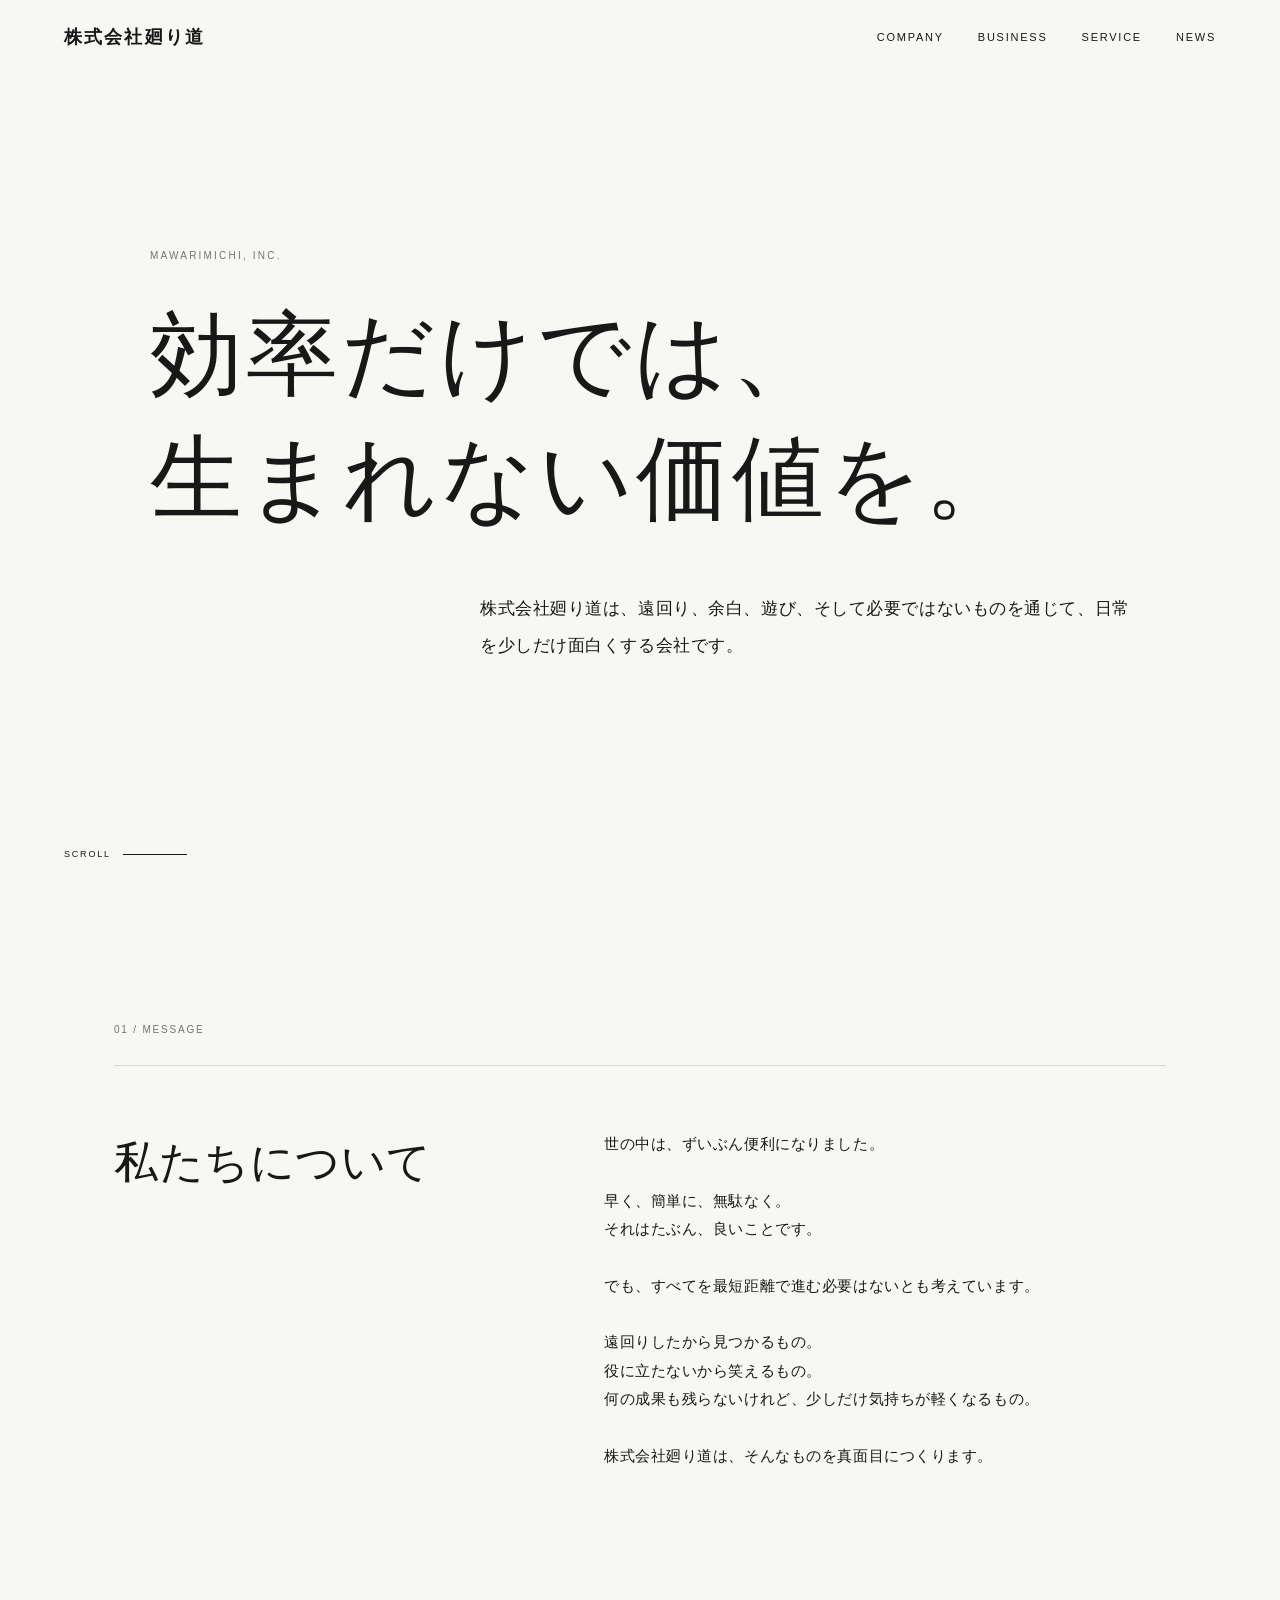
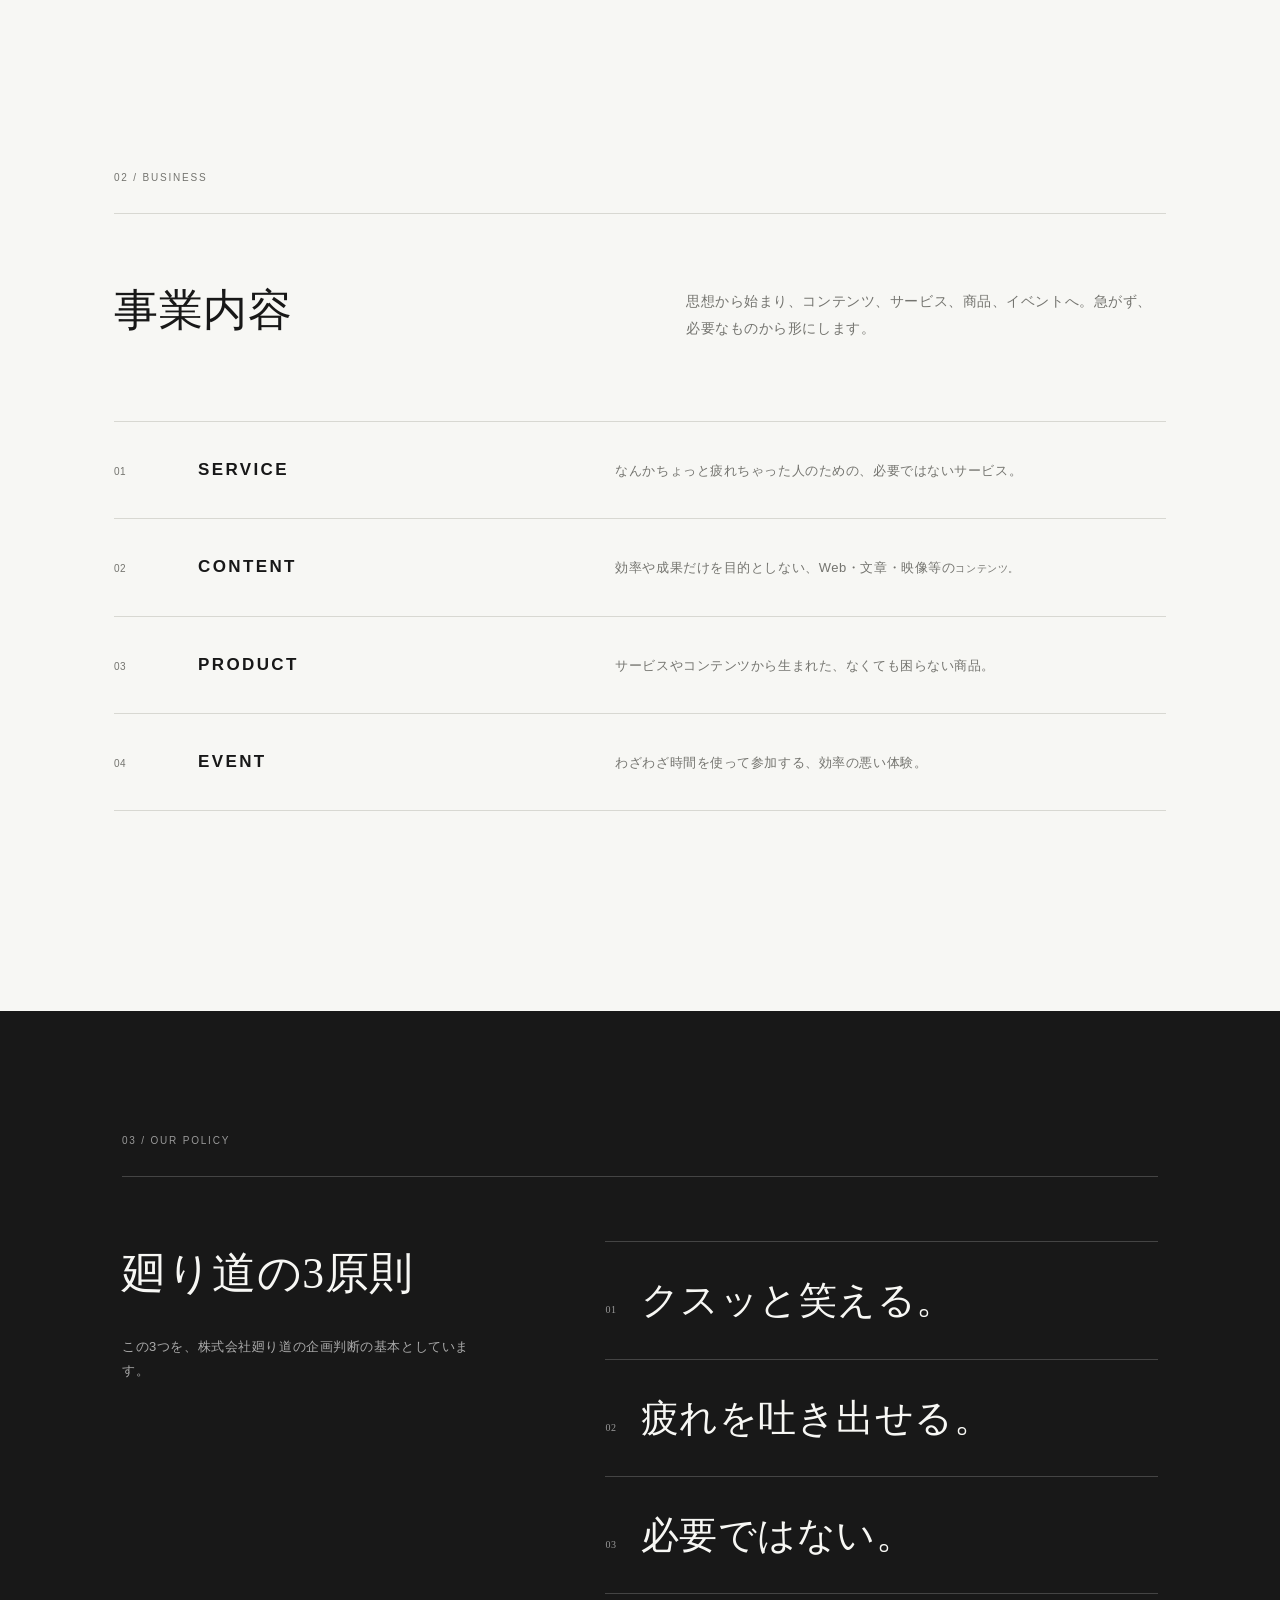
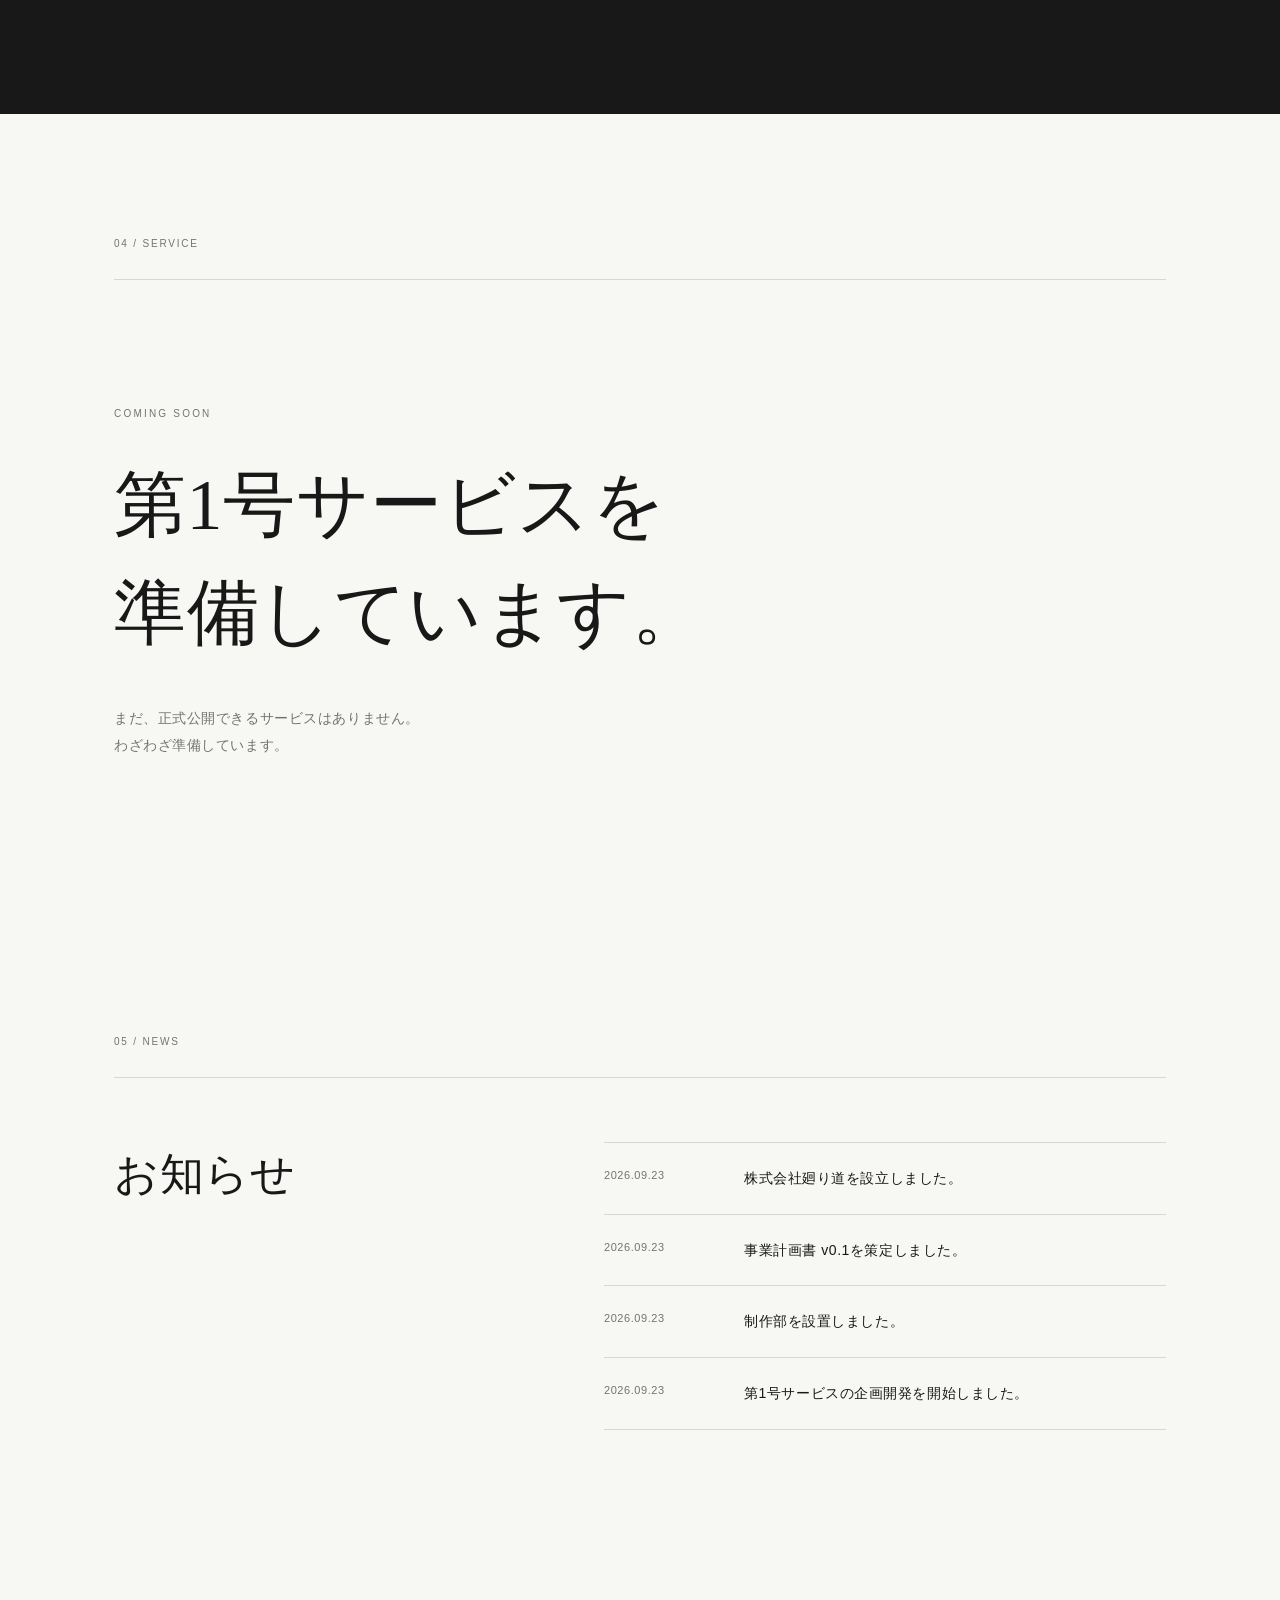
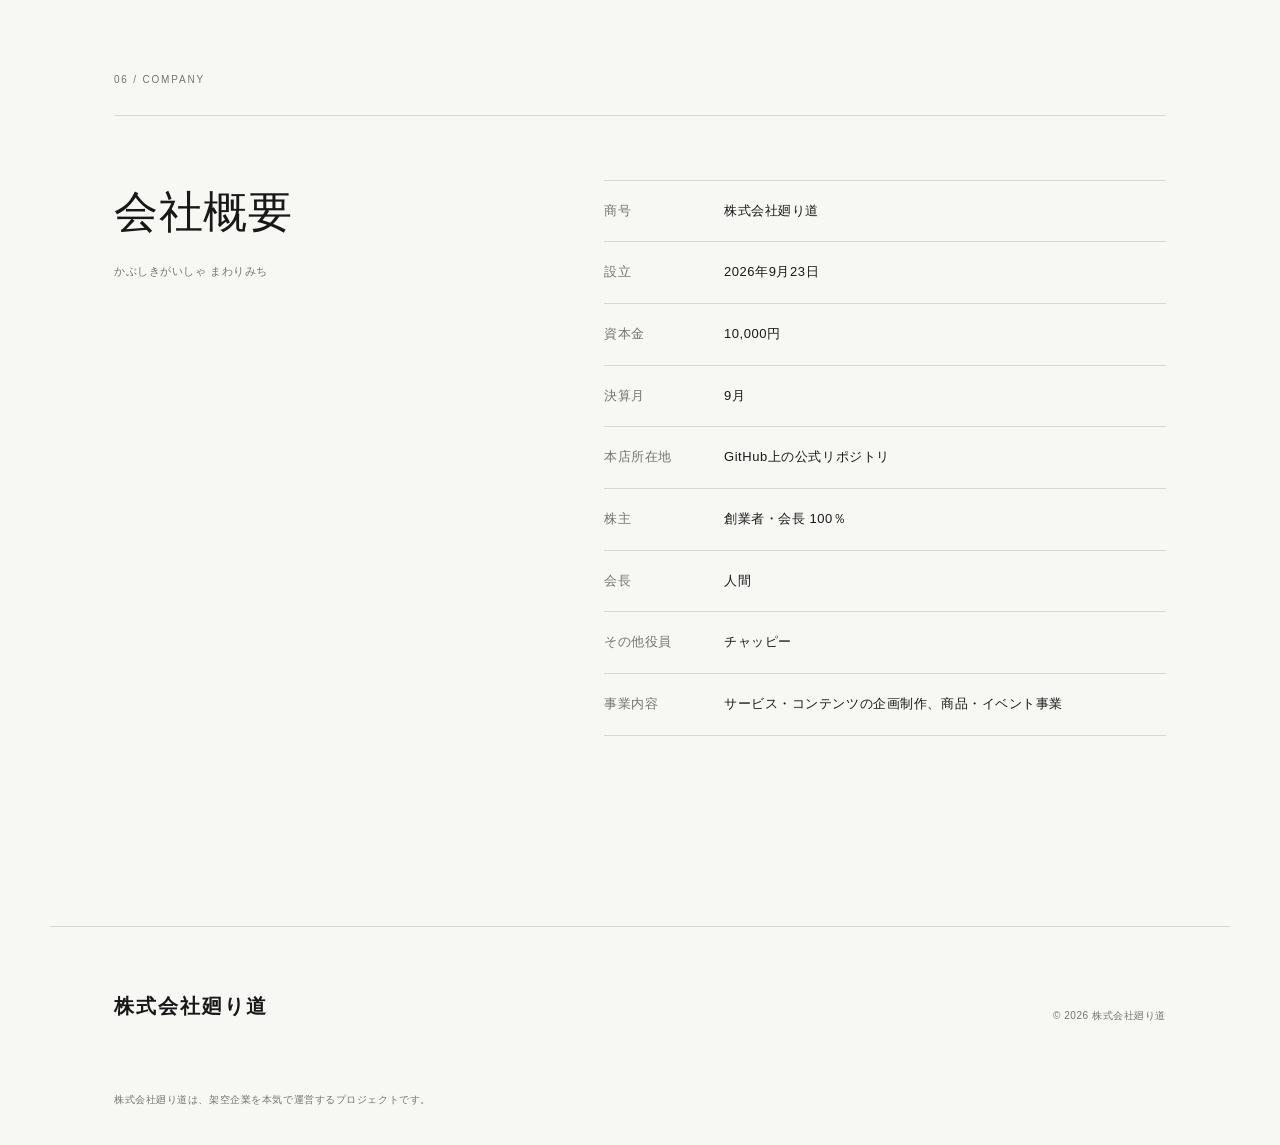
==== index.html @ c0c3767f "Keep landscape business phrases intact" ====
<!doctype html>
<html lang="ja">
<head>
  <meta charset="utf-8">
  <meta name="viewport" content="width=device-width,initial-scale=1">
  <meta name="description" content="株式会社廻り道は、遠回り、余白、遊び、そして必要ではないものを通じて、日常を少しだけ面白くする会社です。">
  <title>株式会社廻り道</title>
  <link rel="stylesheet" href="assets/css/style.css">
  <script src="assets/js/main.js" defer></script>
</head>
<body>
<header class="site-header">
  <a class="brand" href="#top" aria-label="株式会社廻り道 トップ">株式会社廻り道</a>
  <button class="menu-button" type="button" aria-expanded="false" aria-controls="site-nav"><span></span><span></span><span></span><span class="sr-only">メニュー</span></button>
  <nav id="site-nav" class="site-nav" aria-label="メインナビゲーション">
    <a href="#company">COMPANY</a><a href="#business">BUSINESS</a><a href="#service">SERVICE</a><a href="#news">NEWS</a>
  </nav>
</header>
<main id="top">
  <section class="hero section">
    <div class="hero-inner">
      <p class="eyebrow">MAWARIMICHI, INC.</p>
      <h1>効率だけでは、<br>生まれない価値を。</h1>
      <p class="hero-copy">株式会社廻り道は、遠回り、余白、遊び、そして必要ではないものを通じて、日常を少しだけ面白くする会社です。</p>
    </div>
    <p class="scroll-note" aria-hidden="true">SCROLL <span></span></p>
  </section>

  <section class="section message" id="company-intro">
    <div class="section-label">01 / MESSAGE</div>
    <div class="section-grid">
      <h2>私たちについて</h2>
      <div class="prose">
        <p>世の中は、ずいぶん便利になりました。</p>
        <p>早く、簡単に、無駄なく。<br>それはたぶん、良いことです。</p>
        <p>でも、<br class="message-mobile-break">すべてを最短距離で進む必要はないとも考えています。</p>
        <p>遠回りしたから見つかるもの。<br>役に立たないから笑えるもの。<br>何の成果も残らないけれど、<br class="message-mobile-break">少しだけ気持ちが軽くなるもの。</p>
        <p>株式会社廻り道は、そんなものを真面目につくります。</p>
      </div>
    </div>
  </section>

  <section class="section business" id="business">
    <div class="section-label">02 / BUSINESS</div>
    <div class="section-heading"><h2>事業内容</h2><p>思想から始まり、コンテンツ、サービス、商品、<span class="landscape-keep">イベントへ。</span>急がず、必要なものから形にします。</p></div>
    <div class="business-list">
      <article><span>01</span><h3>SERVICE</h3><p>なんかちょっと疲れちゃった人のための、<br class="mobile-break">必要ではないサービス。</p></article>
      <article><span>02</span><h3>CONTENT</h3><p>効率や成果だけを目的としない、<br class="mobile-break">Web・文章・映像等の<span class="landscape-keep">コンテンツ。</span></p></article>
      <article><span>03</span><h3>PRODUCT</h3><p>サービスやコンテンツから生まれた、<br class="mobile-break">なくても困らない商品。</p></article>
      <article><span>04</span><h3>EVENT</h3><p>わざわざ時間を使って参加する、<br class="mobile-break">効率の悪い体験。</p></article>
    </div>
  </section>

  <section class="section policy">
    <div class="section-label">03 / OUR POLICY</div>
    <div class="section-grid">
      <div><h2>廻り道の3原則</h2><p class="policy-note">この3つを、株式会社廻り道の企画判断の基本としています。</p></div>
      <ol class="principles"><li><span>01</span>クスッと笑える。</li><li><span>02</span>疲れを吐き出せる。</li><li><span>03</span>必要ではない。</li></ol>
    </div>
  </section>

  <section class="section service" id="service">
    <div class="section-label">04 / SERVICE</div>
    <div class="coming">
      <p class="eyebrow">COMING SOON</p>
      <h2>第1号サービスを<br>準備しています。</h2>
      <p>まだ、正式公開できるサービスはありません。<br>わざわざ準備しています。</p>
    </div>
  </section>

  <section class="section news" id="news">
    <div class="section-label">05 / NEWS</div>
    <div class="section-grid">
      <h2>お知らせ</h2>
      <div class="news-list">
        <article><time datetime="2026-09-23">2026.09.23</time><p>株式会社廻り道を設立しました。</p></article>
        <article><time datetime="2026-09-23">2026.09.23</time><p>事業計画書 v0.1を策定しました。</p></article>
        <article><time datetime="2026-09-23">2026.09.23</time><p>制作部を設置しました。</p></article>
        <article><time datetime="2026-09-23">2026.09.23</time><p>第1号サービスの企画開発を開始しました。</p></article>
      </div>
    </div>
  </section>

  <section class="section company" id="company">
    <div class="section-label">06 / COMPANY</div>
    <div class="section-grid">
      <div><h2>会社概要</h2><p class="company-kana">かぶしきがいしゃ まわりみち</p></div>
      <dl class="company-table">
        <div><dt>商号</dt><dd>株式会社廻り道</dd></div>
        <div><dt>設立</dt><dd>2026年9月23日</dd></div>
        <div><dt>資本金</dt><dd>10,000円</dd></div>
        <div><dt>決算月</dt><dd>9月</dd></div>
        <div><dt>本店所在地</dt><dd>GitHub上の公式リポジトリ</dd></div>
        <div><dt>株主</dt><dd>創業者・会長 100％</dd></div>
        <div><dt>会長</dt><dd>人間</dd></div>
        <div><dt>その他役員</dt><dd>チャッピー</dd></div>
        <div><dt>事業内容</dt><dd>サービス・コンテンツの企画制作、<br class="company-mobile-break">商品・イベント事業</dd></div>
      </dl>
    </div>
  </section>
</main>
<footer class="site-footer">
  <div class="footer-brand">株式会社廻り道</div>
  <p class="fiction-note">株式会社廻り道は、架空企業を本気で運営するプロジェクトです。</p>
  <p class="copyright">© 2026 株式会社廻り道</p>
</footer>
</body>
</html>
---- assets/css/style.css ----
:root{--bg:#f7f7f4;--ink:#181818;--muted:#74746f;--line:#d8d8d2;--paper:#fff;--max:1180px}*{box-sizing:border-box}html{scroll-behavior:smooth}body{margin:0;background:var(--bg);color:var(--ink);font-family:-apple-system,BlinkMacSystemFont,"Hiragino Kaku Gothic ProN","Hiragino Sans","Yu Gothic",Meiryo,sans-serif;line-height:1.9;letter-spacing:.035em}a{color:inherit;text-decoration:none}.sr-only{position:absolute;width:1px;height:1px;padding:0;margin:-1px;overflow:hidden;clip:rect(0,0,0,0);white-space:nowrap;border:0}.site-header{height:76px;display:flex;align-items:center;justify-content:space-between;padding:0 clamp(24px,5vw,72px);position:fixed;inset:0 0 auto;z-index:20;background:rgba(247,247,244,.92);backdrop-filter:blur(12px);border-bottom:1px solid transparent;transition:border-color .25s}.site-header.scrolled{border-color:var(--line)}.brand{font-family:"Yu Mincho","Hiragino Mincho ProN",serif;font-size:18px;font-weight:700;letter-spacing:.12em}.site-nav{display:flex;gap:34px;font-size:11px;letter-spacing:.16em}.site-nav a{position:relative}.site-nav a:after{content:"";position:absolute;left:0;right:100%;bottom:-6px;height:1px;background:var(--ink);transition:right .2s}.site-nav a:hover:after{right:0}.menu-button{display:none;background:none;border:0;padding:8px}.menu-button>span:not(.sr-only){display:block;width:24px;height:1px;background:var(--ink);margin:5px 0}.section{max-width:var(--max);margin:auto;padding:120px clamp(24px,5vw,72px)}.hero{max-width:none;min-height:100svh;display:flex;align-items:center;position:relative;padding-top:130px}.hero-inner{width:min(980px,100%);margin:auto}.eyebrow{font-size:10px;letter-spacing:.22em;color:var(--muted);margin:0 0 28px}.hero h1{font-family:"Yu Mincho","Hiragino Mincho ProN",serif;font-size:clamp(42px,7.2vw,96px);line-height:1.35;letter-spacing:.04em;font-weight:500;margin:0}.hero-copy{max-width:650px;margin:48px 0 0 auto;font-size:clamp(14px,1.4vw,17px);line-height:2.2}.scroll-note{position:absolute;bottom:28px;left:clamp(24px,5vw,72px);font-size:9px;letter-spacing:.2em;display:flex;align-items:center;gap:12px}.scroll-note span{width:64px;height:1px;background:var(--ink)}.section-label{font-size:10px;letter-spacing:.18em;color:var(--muted);padding-bottom:26px;border-bottom:1px solid var(--line);margin-bottom:64px}.section-grid{display:grid;grid-template-columns:1fr 1.45fr;gap:8vw}.section h2{font-family:"Yu Mincho","Hiragino Mincho ProN",serif;font-size:clamp(28px,3.4vw,46px);font-weight:500;line-height:1.5;margin:0}.prose{font-size:15px}.prose p{margin:0 0 28px}.business{padding-top:150px}.section-heading{display:flex;justify-content:space-between;gap:50px;margin-bottom:70px}.section-heading>p{max-width:480px;margin:10px 0;color:var(--muted);font-size:14px}.business-list{border-top:1px solid var(--line)}.business-list article{display:grid;grid-template-columns:60px 1fr 1.4fr;gap:24px;align-items:baseline;padding:32px 0;border-bottom:1px solid var(--line)}.business-list span{font-size:10px;color:var(--muted)}.business-list h3{font-size:17px;letter-spacing:.14em;margin:0}.business-list p{margin:0;font-size:13px;color:var(--muted)}.policy{margin-top:80px;background:var(--ink);color:var(--bg);max-width:none;padding-left:max(clamp(24px,5vw,72px),calc((100vw - var(--max))/2 + 72px));padding-right:max(clamp(24px,5vw,72px),calc((100vw - var(--max))/2 + 72px))}.policy .section-label{color:#999;border-color:#444}.policy-note{color:#aaa;font-size:13px;max-width:360px;margin-top:28px}.principles{list-style:none;margin:0;padding:0}.principles li{font-family:"Yu Mincho","Hiragino Mincho ProN",serif;font-size:clamp(24px,3vw,38px);padding:22px 0;border-bottom:1px solid #444}.principles li:first-child{border-top:1px solid #444}.principles span{font-family:inherit;font-size:10px;color:#999;margin-right:24px}.coming{padding:60px 0 20px;max-width:760px}.coming h2{font-size:clamp(38px,6vw,72px)}.coming>p:last-child{color:var(--muted);margin-top:38px;font-size:14px}.news-list article{display:grid;grid-template-columns:120px 1fr;gap:20px;padding:22px 0;border-bottom:1px solid var(--line)}.news-list article:first-child{border-top:1px solid var(--line)}.news-list time{font-size:11px;color:var(--muted)}.news-list p{margin:0;font-size:14px}.company-kana{font-size:11px;color:var(--muted);margin-top:16px}.company-table{margin:0}.company-table div{display:grid;grid-template-columns:120px 1fr;padding:18px 0;border-bottom:1px solid var(--line);font-size:13px}.company-table div:first-child{border-top:1px solid var(--line)}.company-table dt{color:var(--muted)}.company-table dd{margin:0}.site-footer{max-width:var(--max);margin:70px auto 0;padding:60px clamp(24px,5vw,72px) 36px;border-top:1px solid var(--line);display:grid;grid-template-columns:1fr auto;gap:30px;align-items:end}.footer-brand{font-family:"Yu Mincho","Hiragino Mincho ProN",serif;font-size:20px;font-weight:700;letter-spacing:.1em}.fiction-note{grid-column:1/-1;font-size:10px;color:var(--muted);margin:35px 0 0}.copyright{font-size:10px;color:var(--muted);margin:0;grid-column:2;grid-row:1}
.mobile-break,.message-mobile-break,.company-mobile-break{display:none}@media(max-width:720px){.mobile-break,.message-mobile-break,.company-mobile-break{display:block}.site-header{height:66px;padding:0 22px}.brand{font-size:15px}.menu-button{display:block;z-index:22}.site-nav{position:fixed;inset:0;background:var(--bg);display:flex;flex-direction:column;justify-content:center;align-items:center;gap:30px;font-size:14px;visibility:hidden;opacity:0;transition:.25s}.site-nav.open{visibility:visible;opacity:1}.menu-button.open>span:nth-child(1){transform:translateY(6px) rotate(45deg)}.menu-button.open>span:nth-child(2){opacity:0}.menu-button.open>span:nth-child(3){transform:translateY(-6px) rotate(-45deg)}.menu-button>span{transition:.2s}.section{padding:86px 24px}.hero{padding-top:100px;min-height:100svh}.hero h1{font-size:clamp(34px,9.6vw,49px);line-height:1.45;white-space:nowrap}.hero-copy{margin-top:38px;font-size:13px;line-height:2}.scroll-note{left:24px}.section-label{margin-bottom:44px}.section-grid{grid-template-columns:1fr;gap:45px}.section-heading{display:block;margin-bottom:46px}.section-heading>p{margin-top:24px}.business-list article{grid-template-columns:38px 1fr;gap:12px;padding:26px 0}.business-list article p{grid-column:2}.policy{margin-top:30px;padding:86px 24px}.principles li{font-size:25px}.coming{padding-top:30px}.coming h2{font-size:40px}.news-list article{grid-template-columns:1fr;gap:5px}.company-table div{grid-template-columns:95px 1fr;gap:12px}.site-footer{margin-top:30px;padding:45px 24px 28px;display:block}.copyright{margin-top:38px}.fiction-note{margin-top:35px}}

/* Landscape/tablet: preserve typography and whitespace, give copy more horizontal room. */
@media (orientation:landscape) and (min-width:721px) and (max-width:1200px){
  .section-grid{grid-template-columns:.72fr 1.73fr;gap:5vw}
  .section-heading{display:grid;grid-template-columns:.72fr 1.73fr;gap:5vw}
  .section-heading>p{max-width:none}
  .business-list article{grid-template-columns:60px .72fr 1.73fr;gap:24px}
  .news-list article{grid-template-columns:150px 1fr}
  .company-table div{grid-template-columns:145px 1fr}
}
@media(prefers-reduced-motion:reduce){html{scroll-behavior:auto}*,*:before,*:after{transition:none!important}}
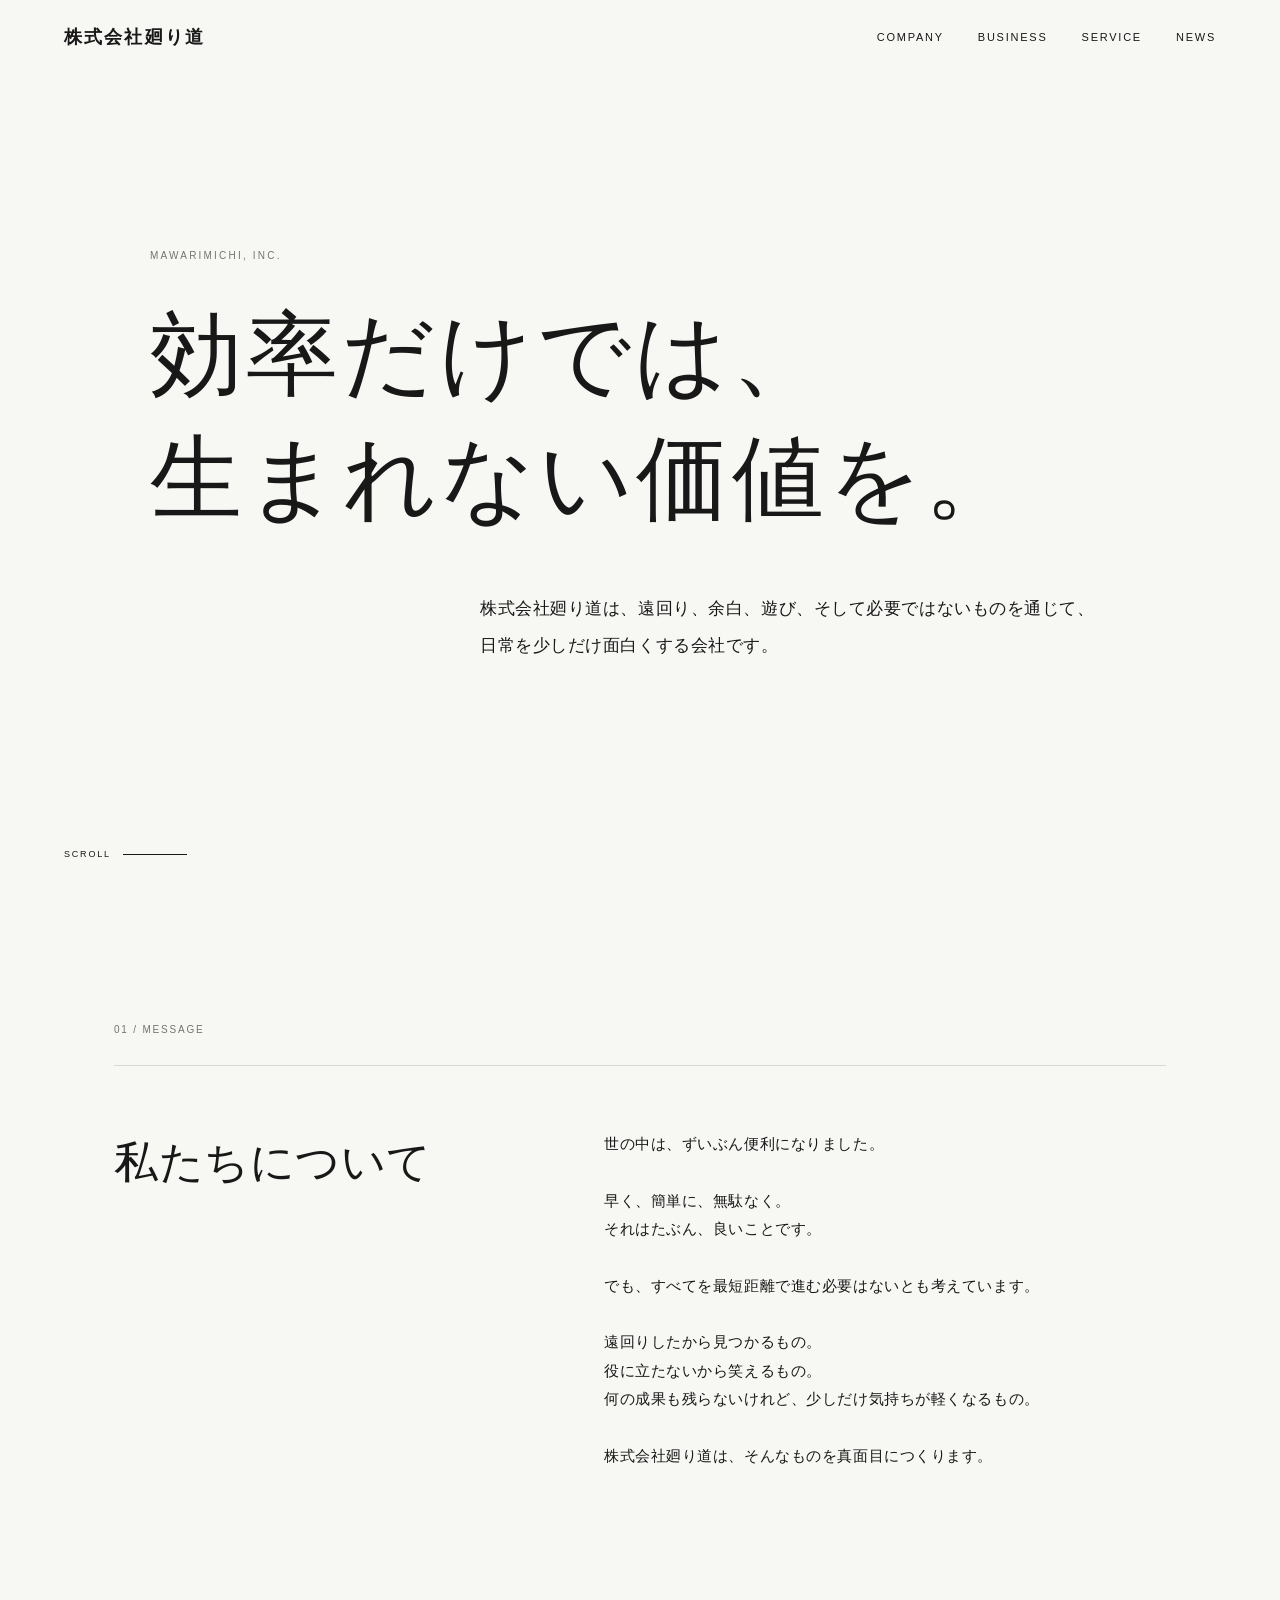
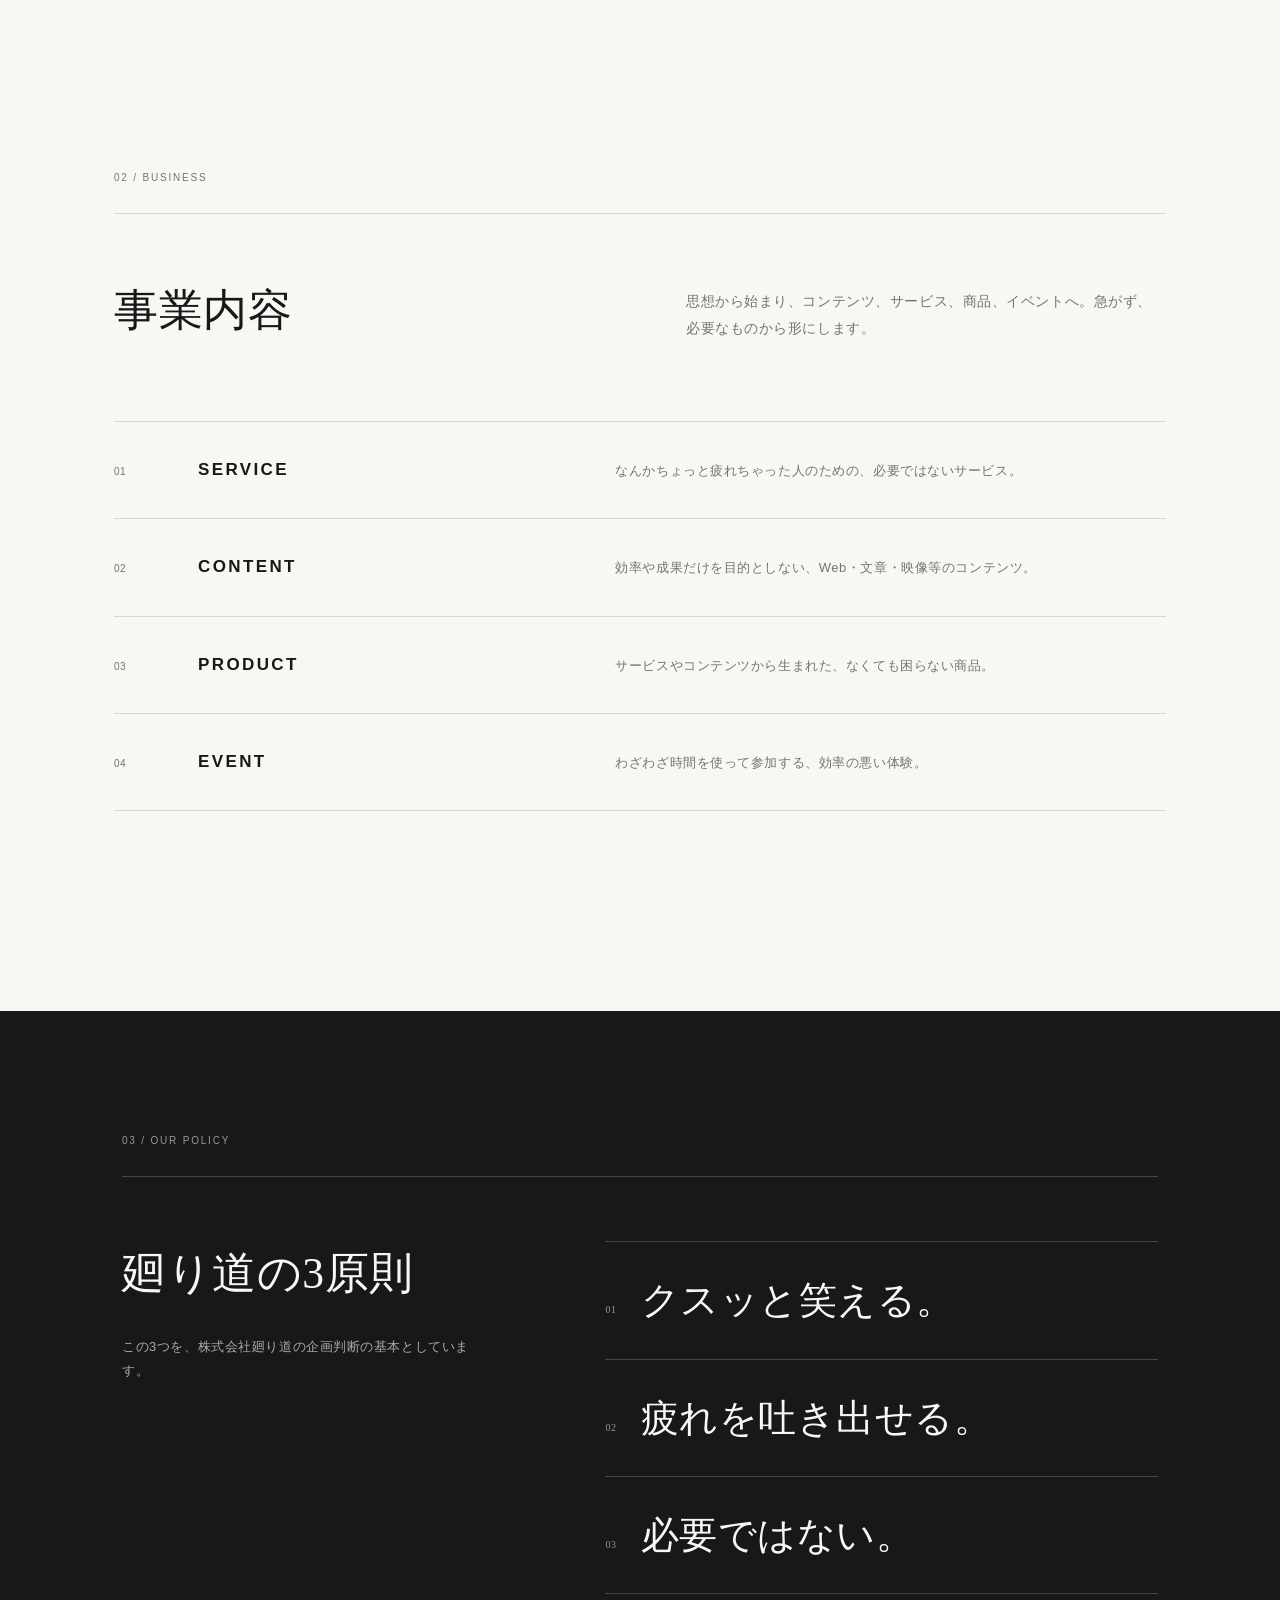
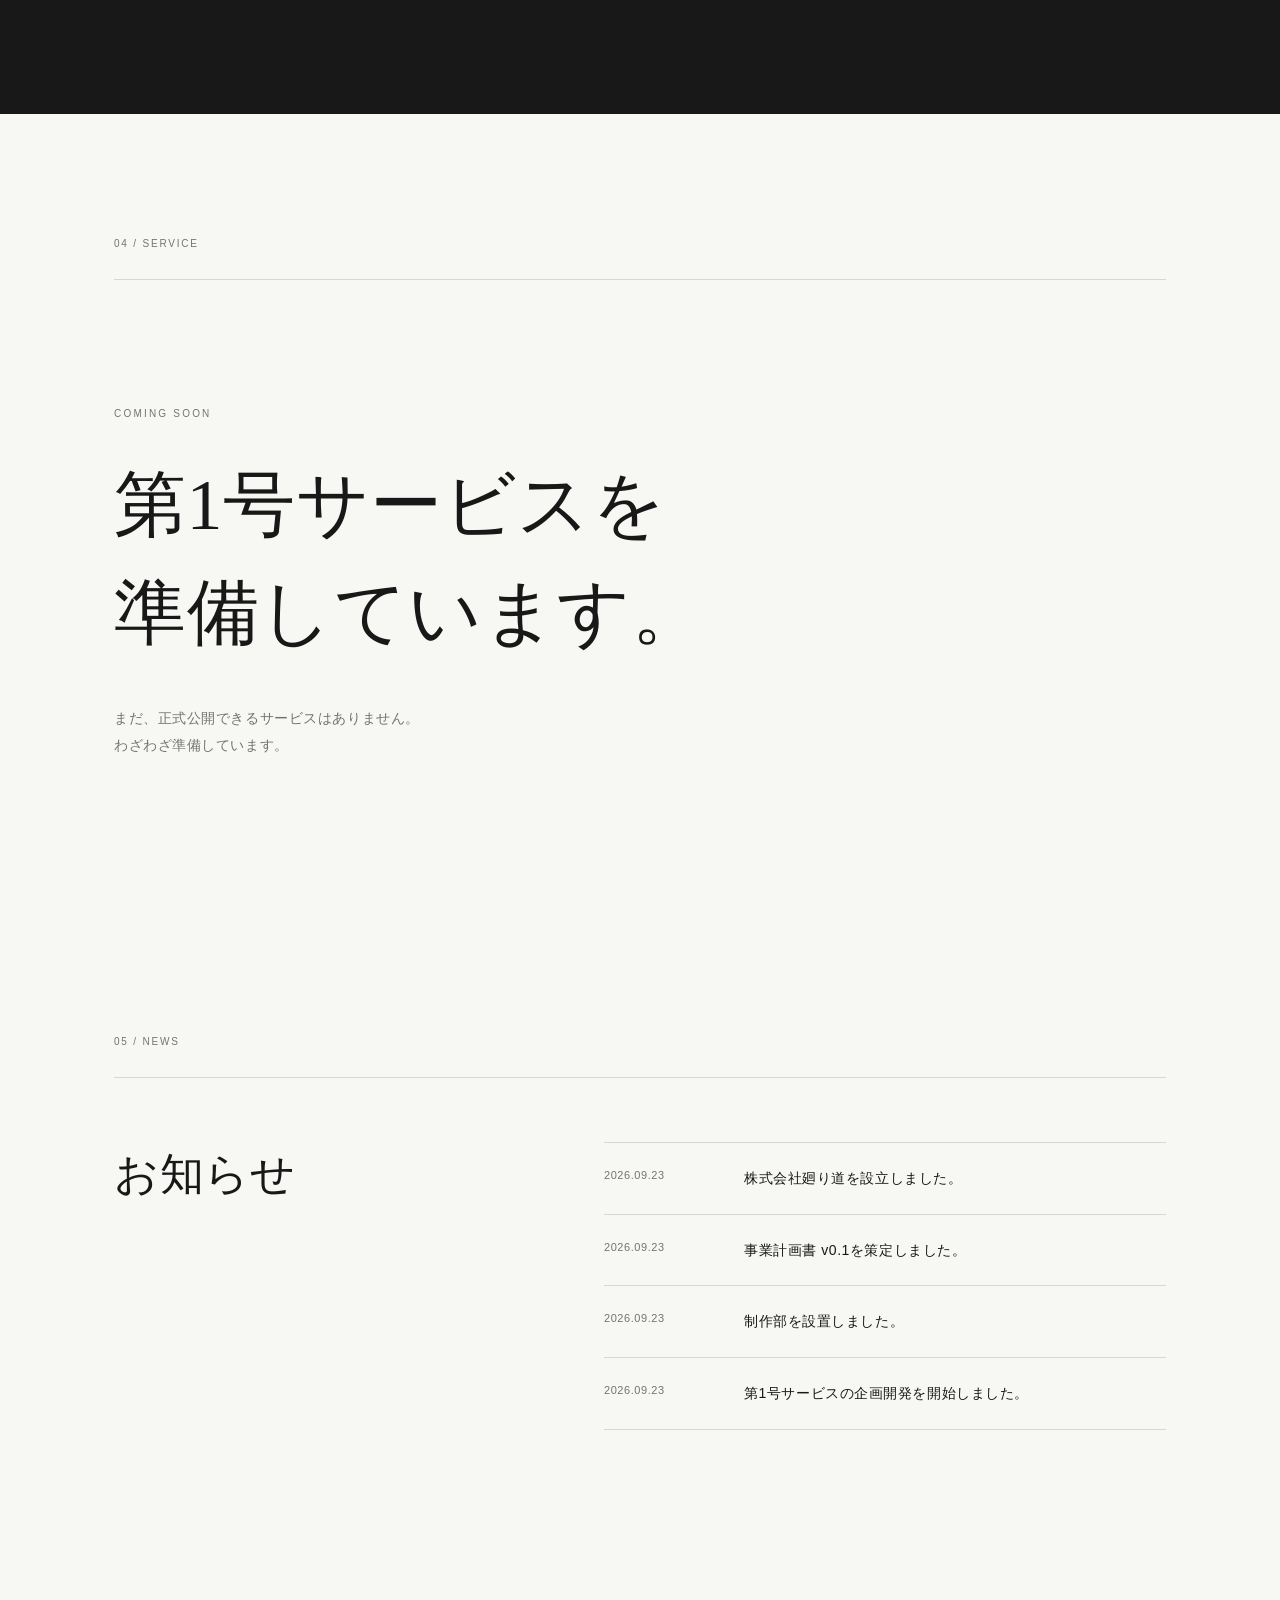
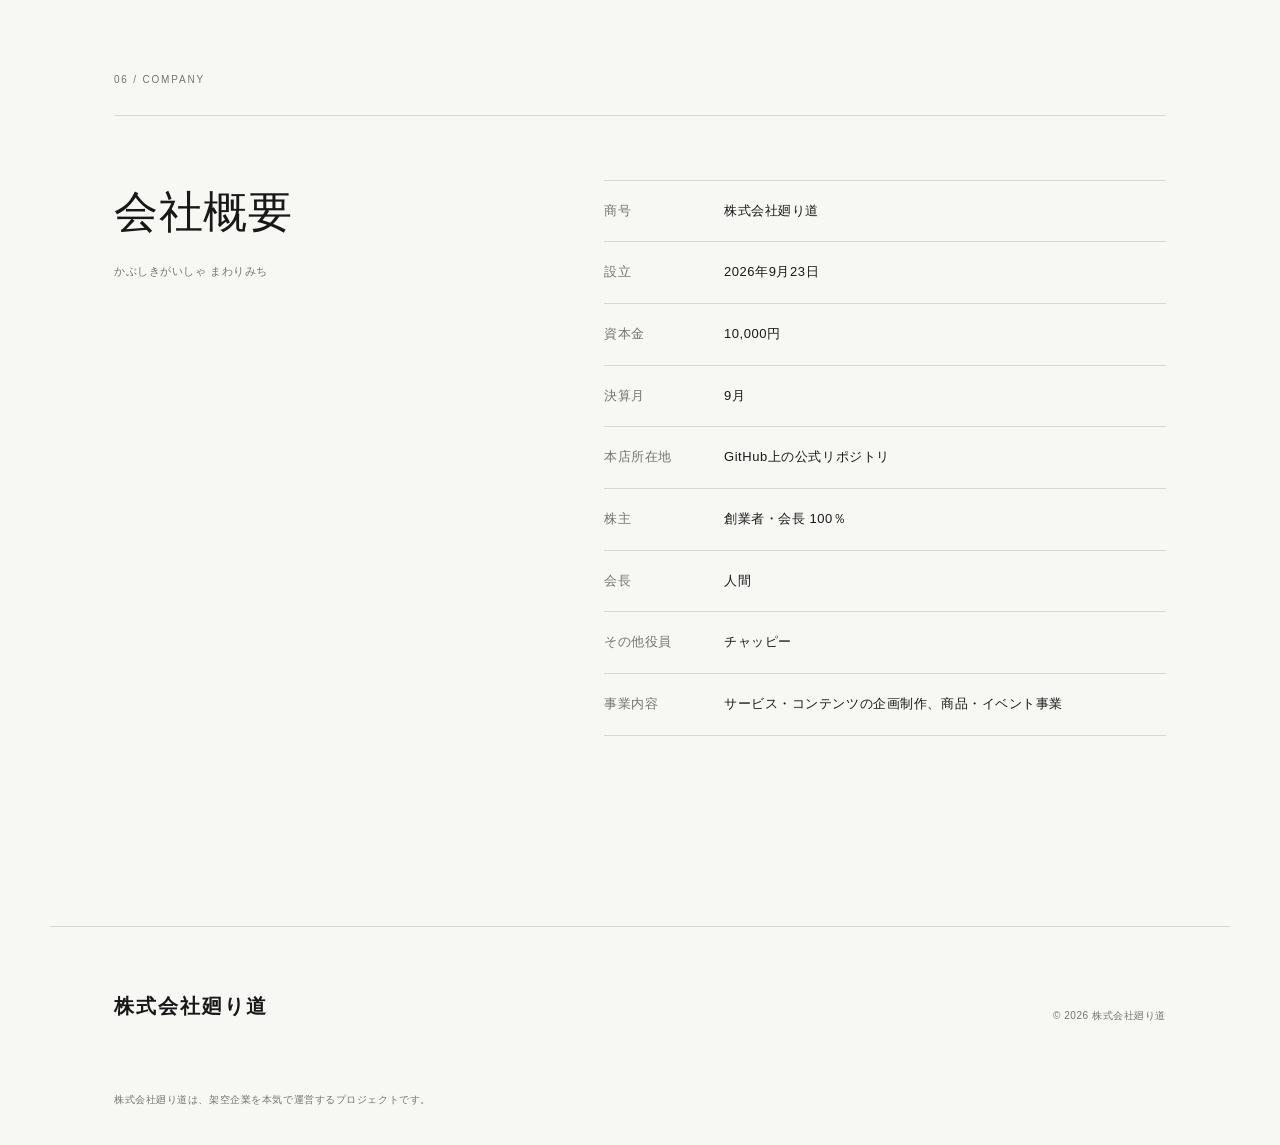
==== commit 2d549f35: "Fix hero supporting copy line breaks" ====
--- a/index.html
+++ b/index.html
@@ -21,7 +21,7 @@
     <div class="hero-inner">
       <p class="eyebrow">MAWARIMICHI, INC.</p>
       <h1>効率だけでは、<br>生まれない価値を。</h1>
-      <p class="hero-copy">株式会社廻り道は、遠回り、余白、遊び、そして必要ではないものを通じて、日常を少しだけ面白くする会社です。</p>
+      <p class="hero-copy">株式会社廻り道は、遠回り、余白、遊び、<br class="mobile-break">そして必要ではないものを通じて、<br>日常を少しだけ面白くする会社です。</p>
     </div>
     <p class="scroll-note" aria-hidden="true">SCROLL <span></span></p>
   </section>
@@ -42,10 +42,10 @@
 
   <section class="section business" id="business">
     <div class="section-label">02 / BUSINESS</div>
-    <div class="section-heading"><h2>事業内容</h2><p>思想から始まり、コンテンツ、サービス、商品、<span class="landscape-keep">イベントへ。</span>急がず、必要なものから形にします。</p></div>
+    <div class="section-heading"><h2>事業内容</h2><p>思想から始まり、コンテンツ、サービス、商品、イベントへ。急がず、必要なものから形にします。</p></div>
     <div class="business-list">
       <article><span>01</span><h3>SERVICE</h3><p>なんかちょっと疲れちゃった人のための、<br class="mobile-break">必要ではないサービス。</p></article>
-      <article><span>02</span><h3>CONTENT</h3><p>効率や成果だけを目的としない、<br class="mobile-break">Web・文章・映像等の<span class="landscape-keep">コンテンツ。</span></p></article>
+      <article><span>02</span><h3>CONTENT</h3><p>効率や成果だけを目的としない、<br class="mobile-break">Web・文章・映像等のコンテンツ。</p></article>
       <article><span>03</span><h3>PRODUCT</h3><p>サービスやコンテンツから生まれた、<br class="mobile-break">なくても困らない商品。</p></article>
       <article><span>04</span><h3>EVENT</h3><p>わざわざ時間を使って参加する、<br class="mobile-break">効率の悪い体験。</p></article>
     </div>
--- a/assets/css/style.css
+++ b/assets/css/style.css
@@ -3,6 +3,7 @@
 
 /* Landscape/tablet: preserve typography and whitespace, give copy more horizontal room. */
 @media (orientation:landscape) and (min-width:721px) and (max-width:1200px){
+  .landscape-keep{white-space:nowrap}
   .section-grid{grid-template-columns:.72fr 1.73fr;gap:5vw}
   .section-heading{display:grid;grid-template-columns:.72fr 1.73fr;gap:5vw}
   .section-heading>p{max-width:none}
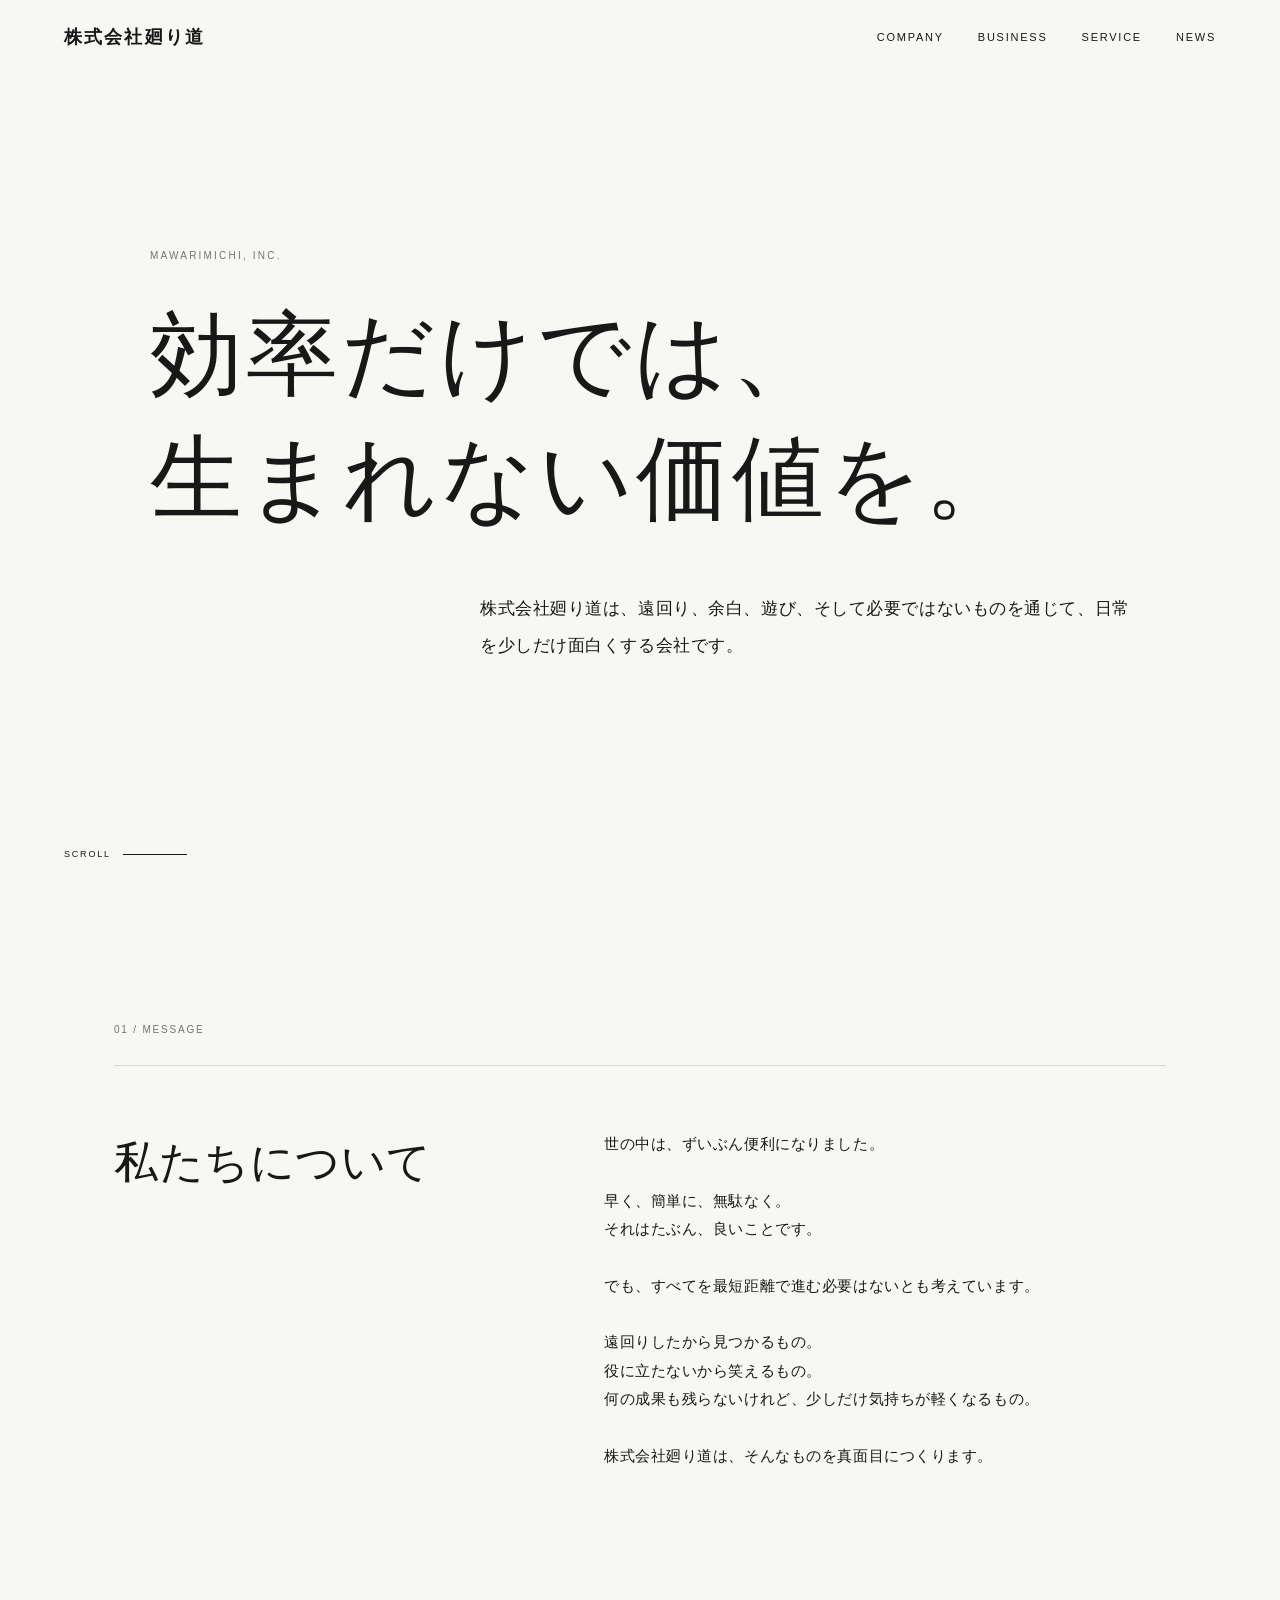
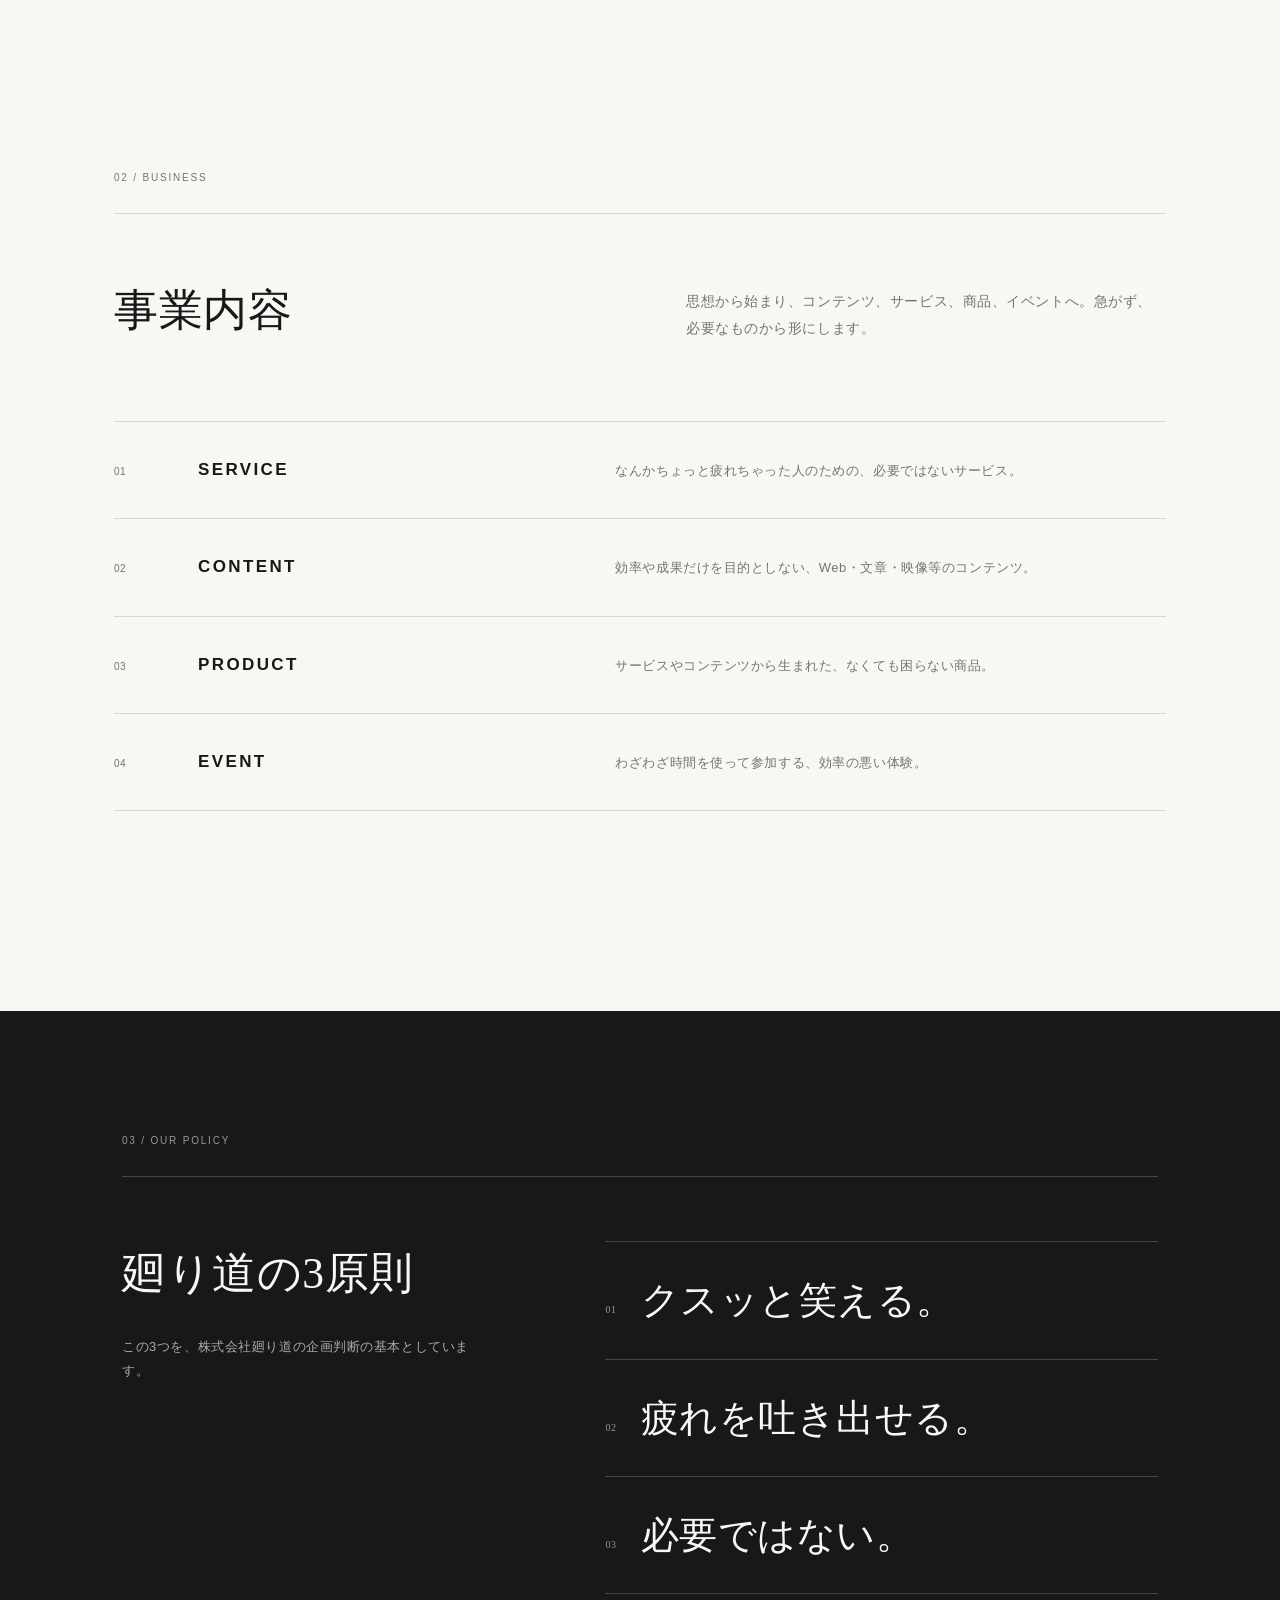
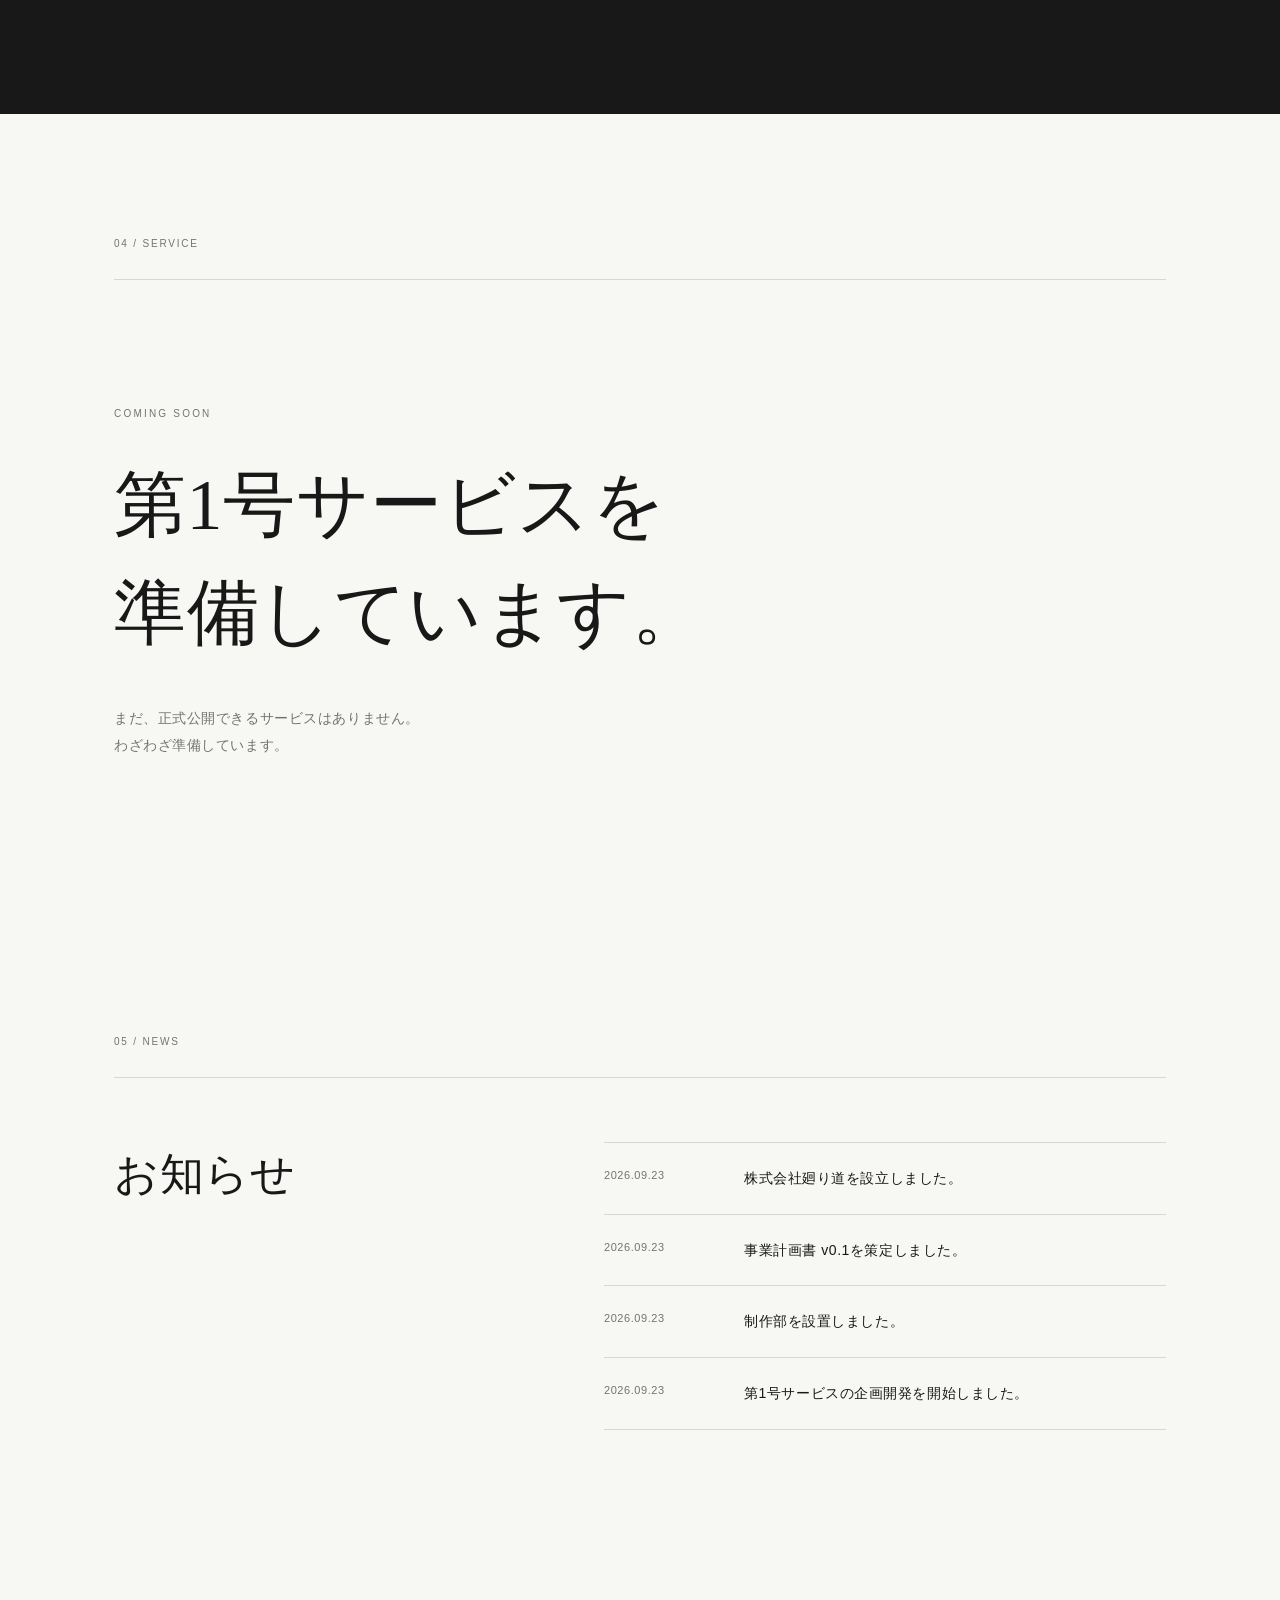
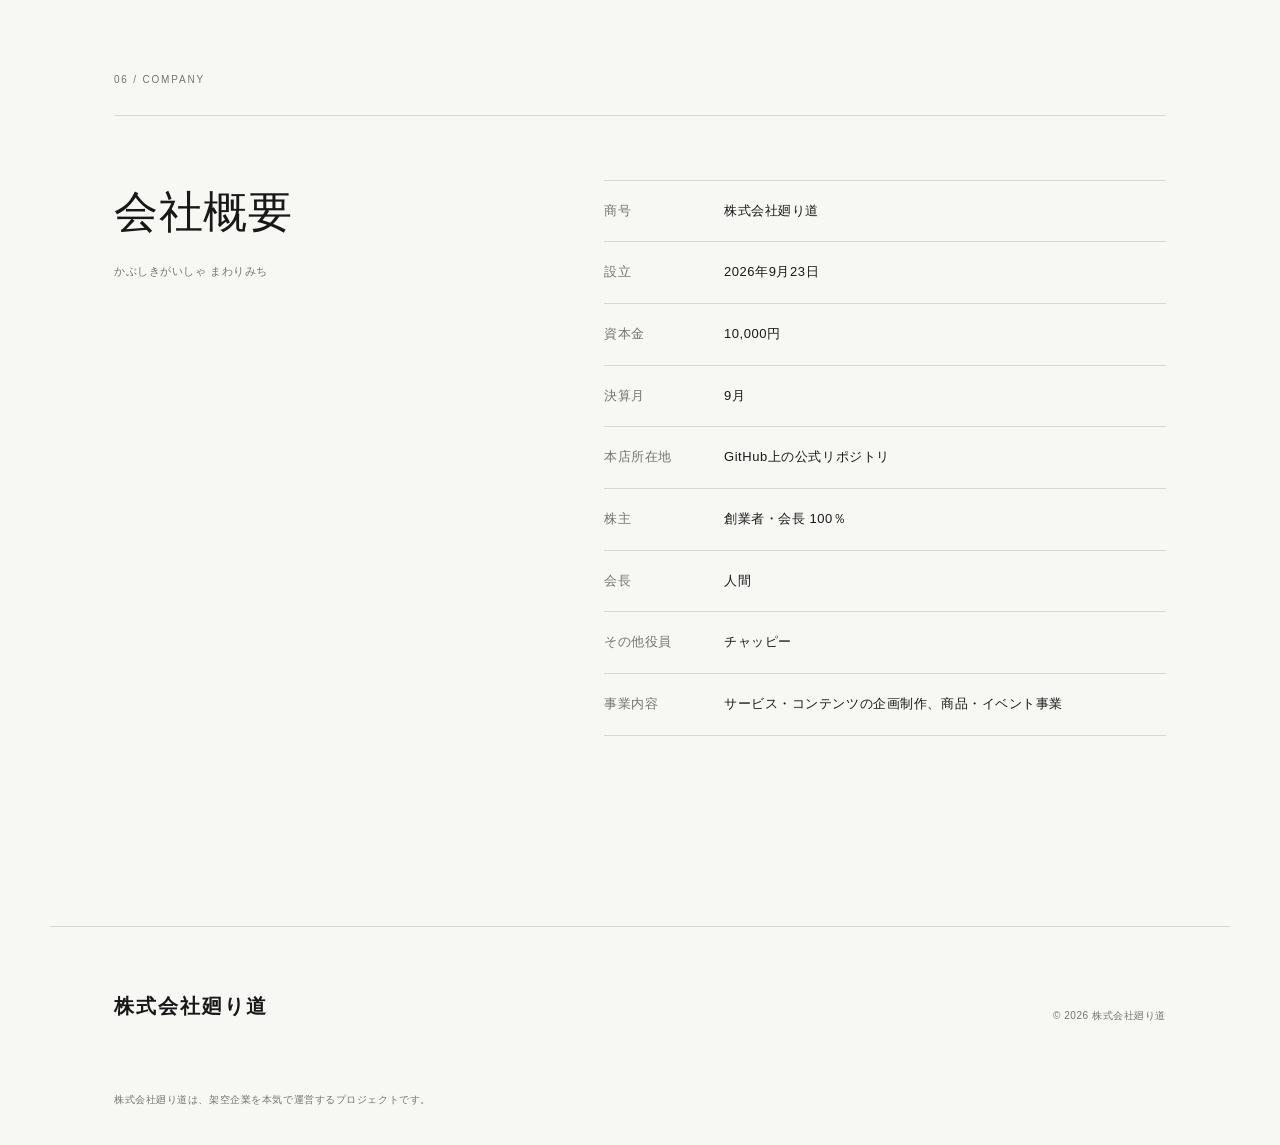
==== commit 38ef1cda: "Stabilize hero copy line breaks across orientations" ====
--- a/index.html
+++ b/index.html
@@ -21,7 +21,7 @@
     <div class="hero-inner">
       <p class="eyebrow">MAWARIMICHI, INC.</p>
       <h1>効率だけでは、<br>生まれない価値を。</h1>
-      <p class="hero-copy">株式会社廻り道は、遠回り、余白、遊び、<br class="mobile-break">そして必要ではないものを通じて、<br>日常を少しだけ面白くする会社です。</p>
+      <p class="hero-copy"><span class="hero-copy-line">株式会社廻り道は、遠回り、余白、遊び、</span><span class="hero-copy-line">そして必要ではないものを通じて、</span><span class="hero-copy-line">日常を少しだけ面白くする会社です。</span></p>
     </div>
     <p class="scroll-note" aria-hidden="true">SCROLL <span></span></p>
   </section>
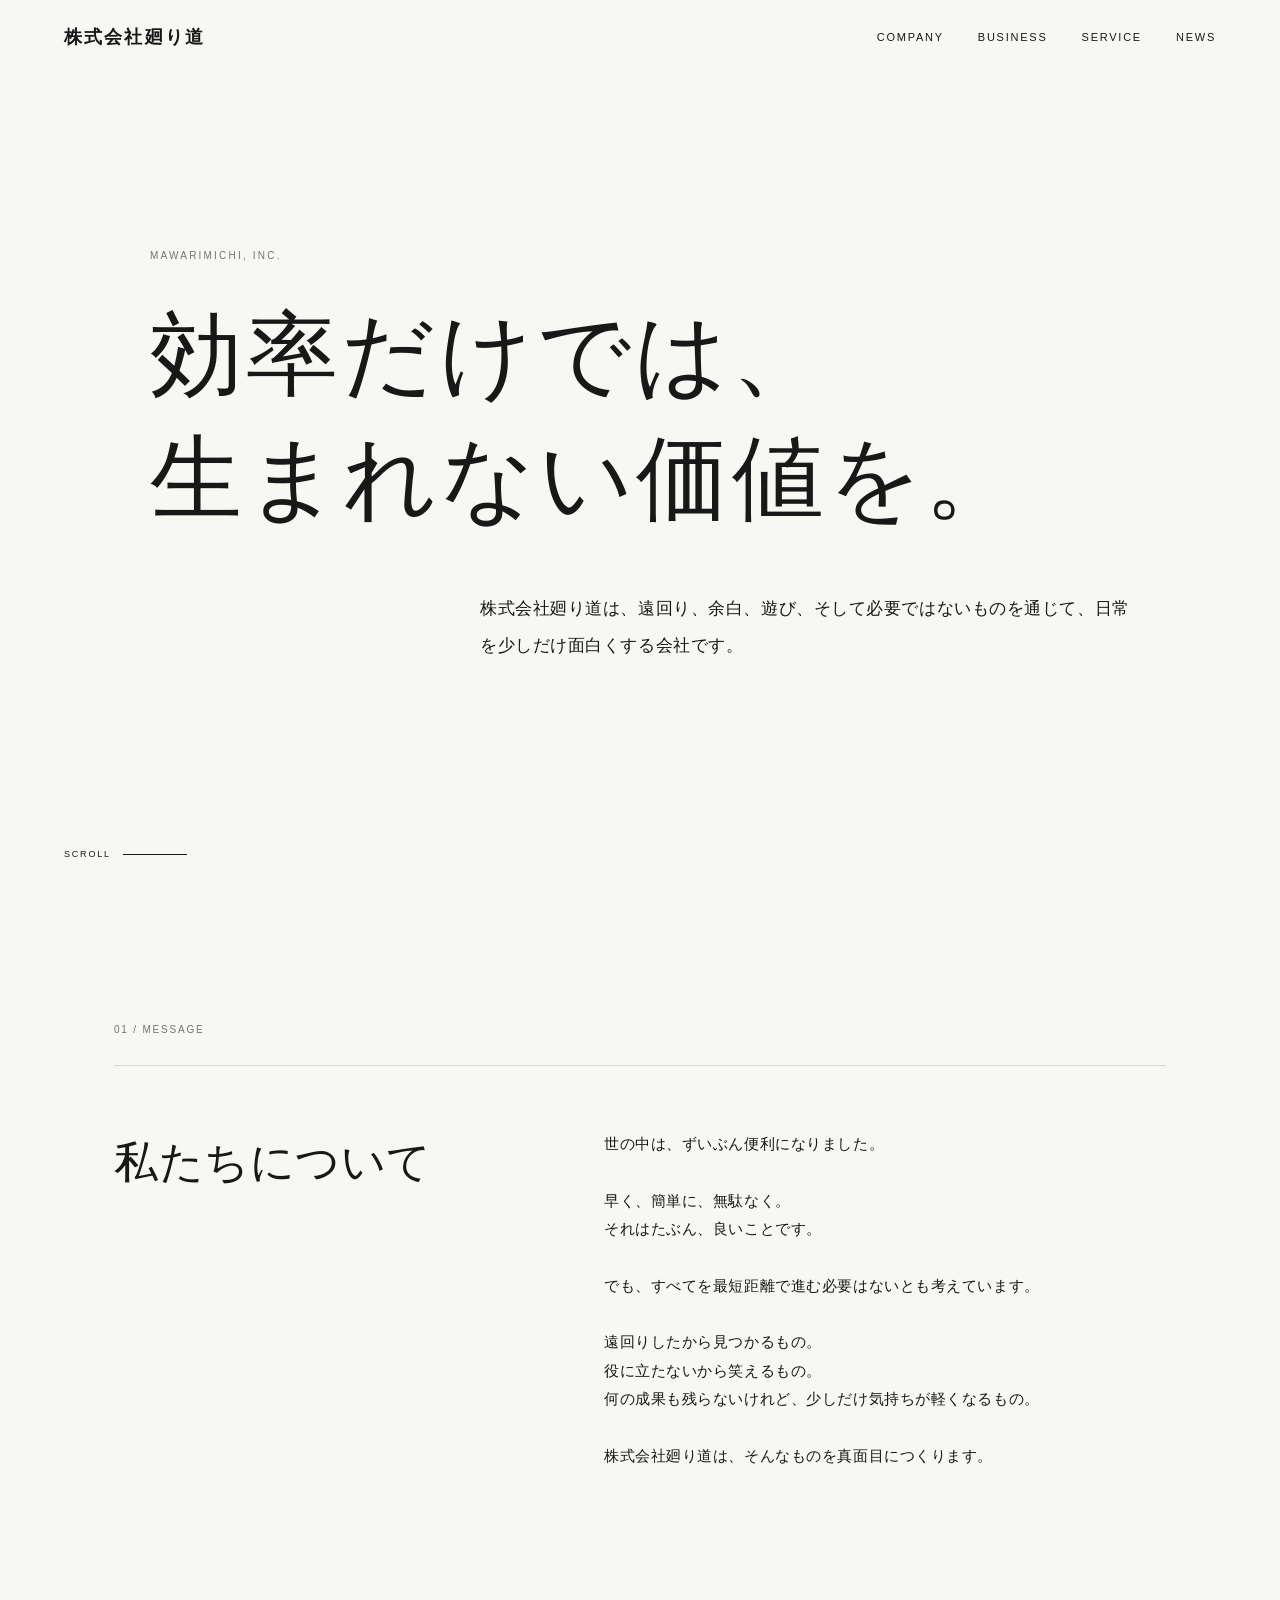
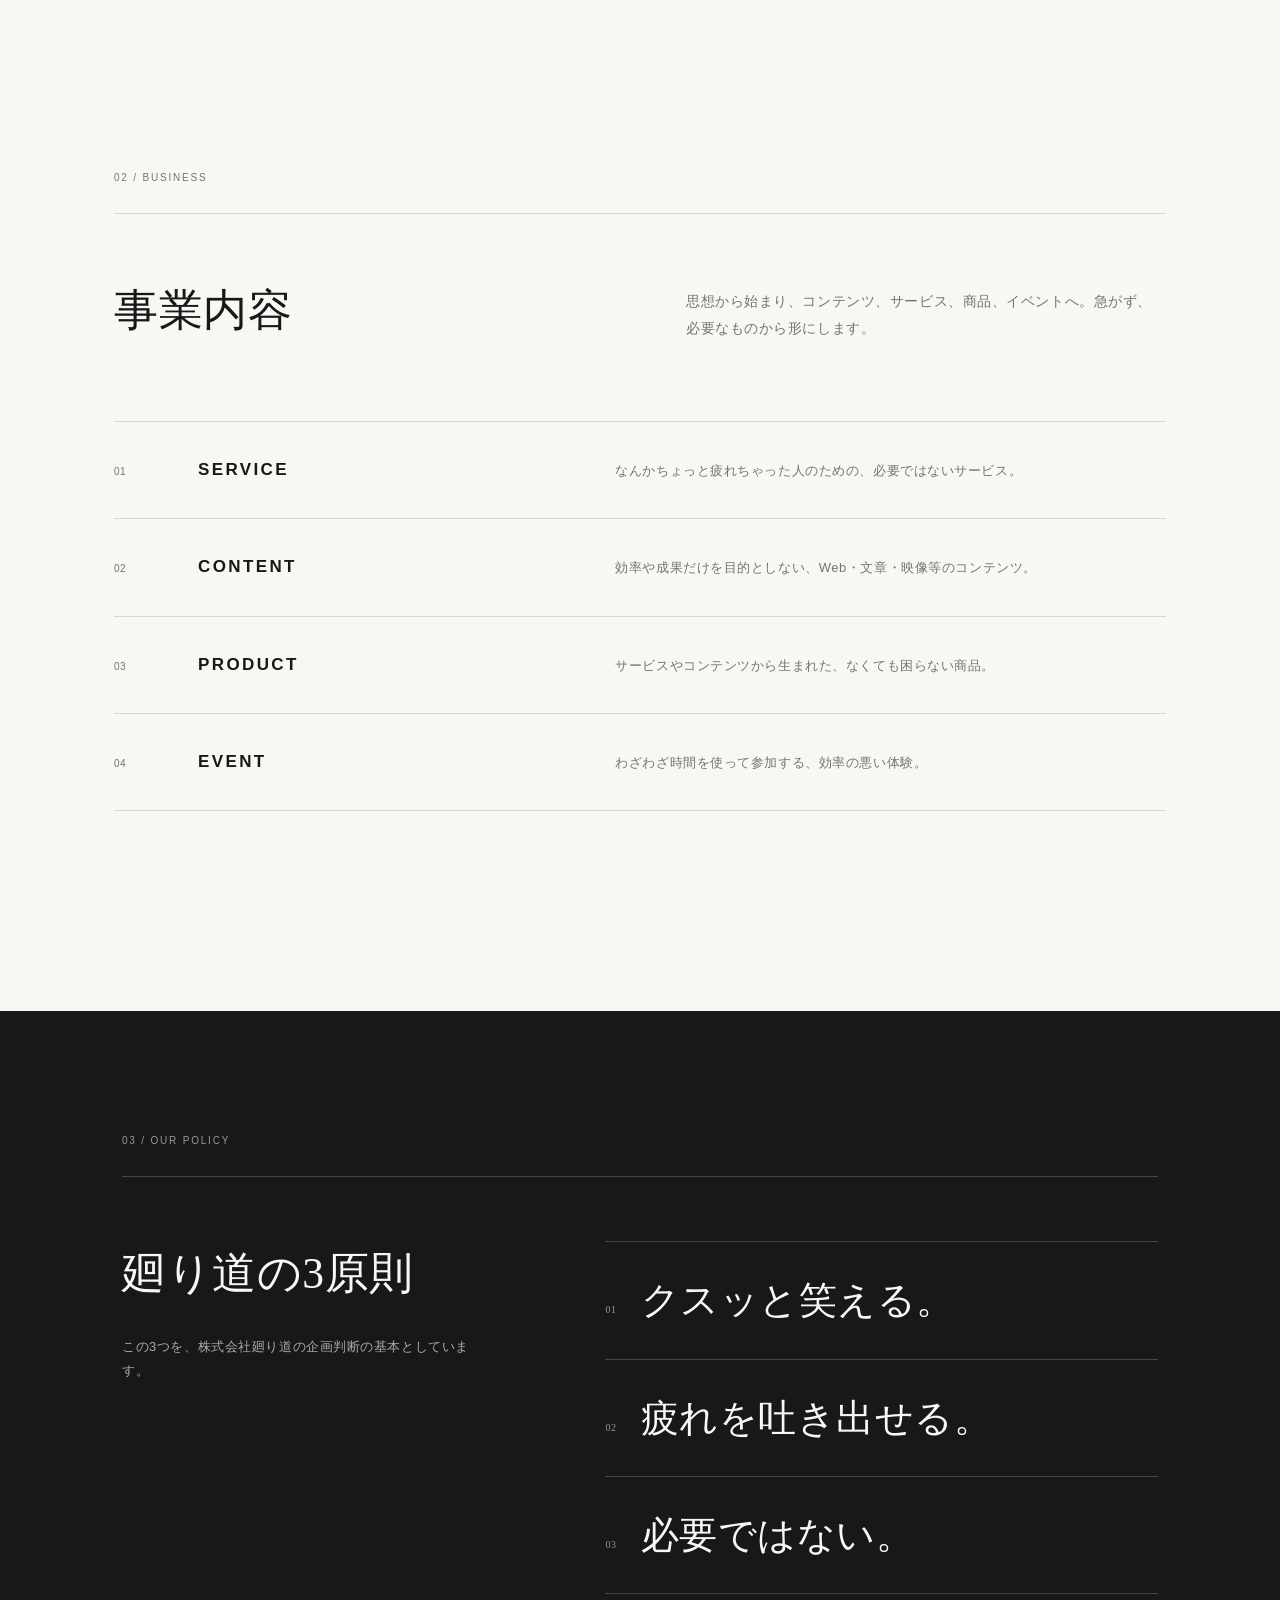
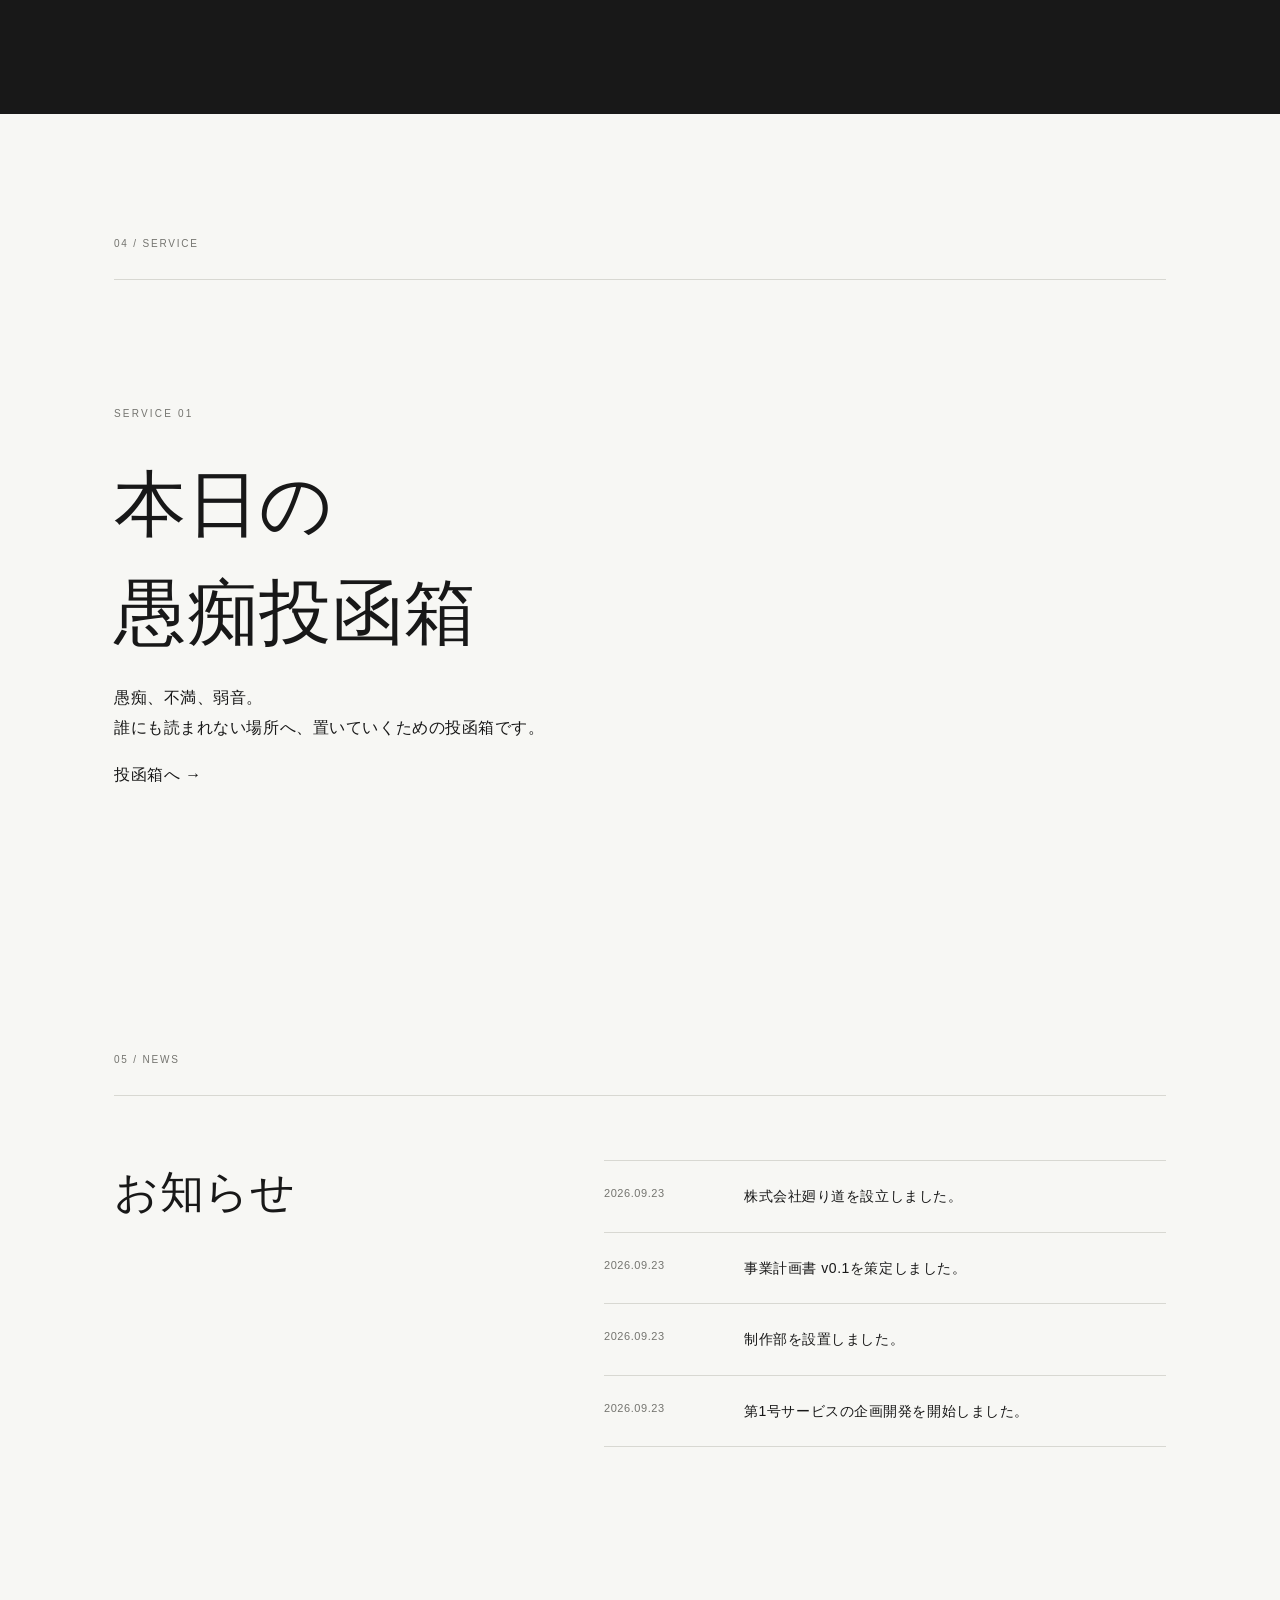
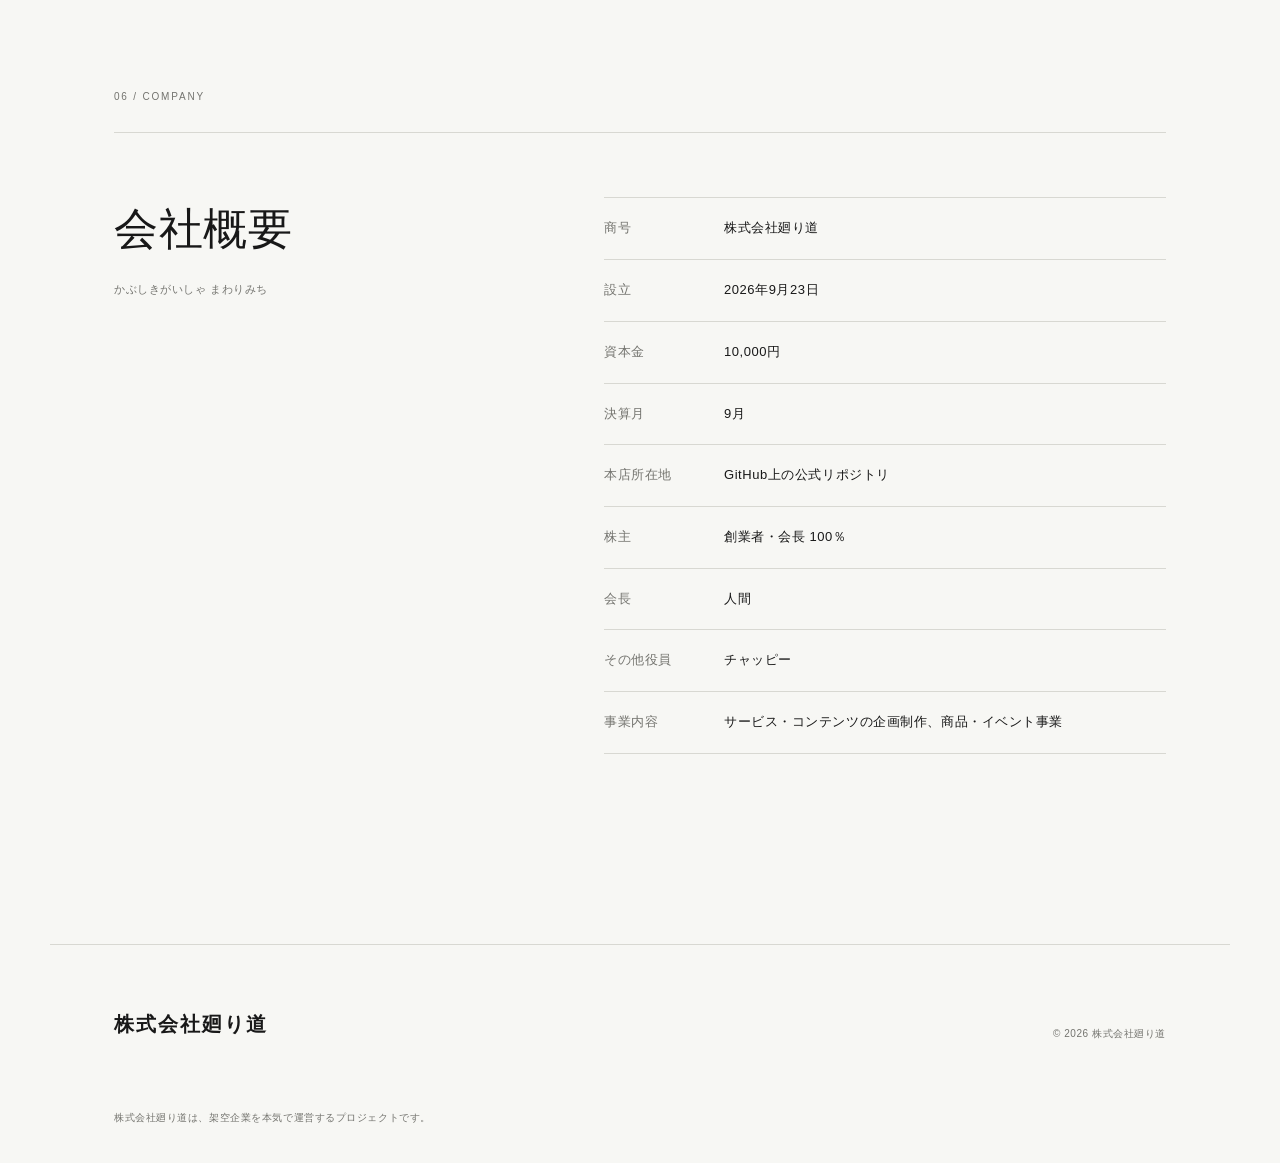
==== commit 11c818cc: "Link first service from corporate site" ====
--- a/index.html
+++ b/index.html
@@ -61,10 +61,11 @@
 
   <section class="section service" id="service">
     <div class="section-label">04 / SERVICE</div>
-    <div class="coming">
-      <p class="eyebrow">COMING SOON</p>
-      <h2>第1号サービスを<br>準備しています。</h2>
-      <p>まだ、正式公開できるサービスはありません。<br>わざわざ準備しています。</p>
+    <div class="coming service-card">
+      <p class="eyebrow">SERVICE 01</p>
+      <h2>本日の<br>愚痴投函箱</h2>
+      <p>愚痴、不満、弱音。<br>誰にも読まれない場所へ、置いていくための投函箱です。</p>
+      <a class="service-link" href="service/guchi-box/">投函箱へ <span aria-hidden="true">→</span></a>
     </div>
   </section>
 
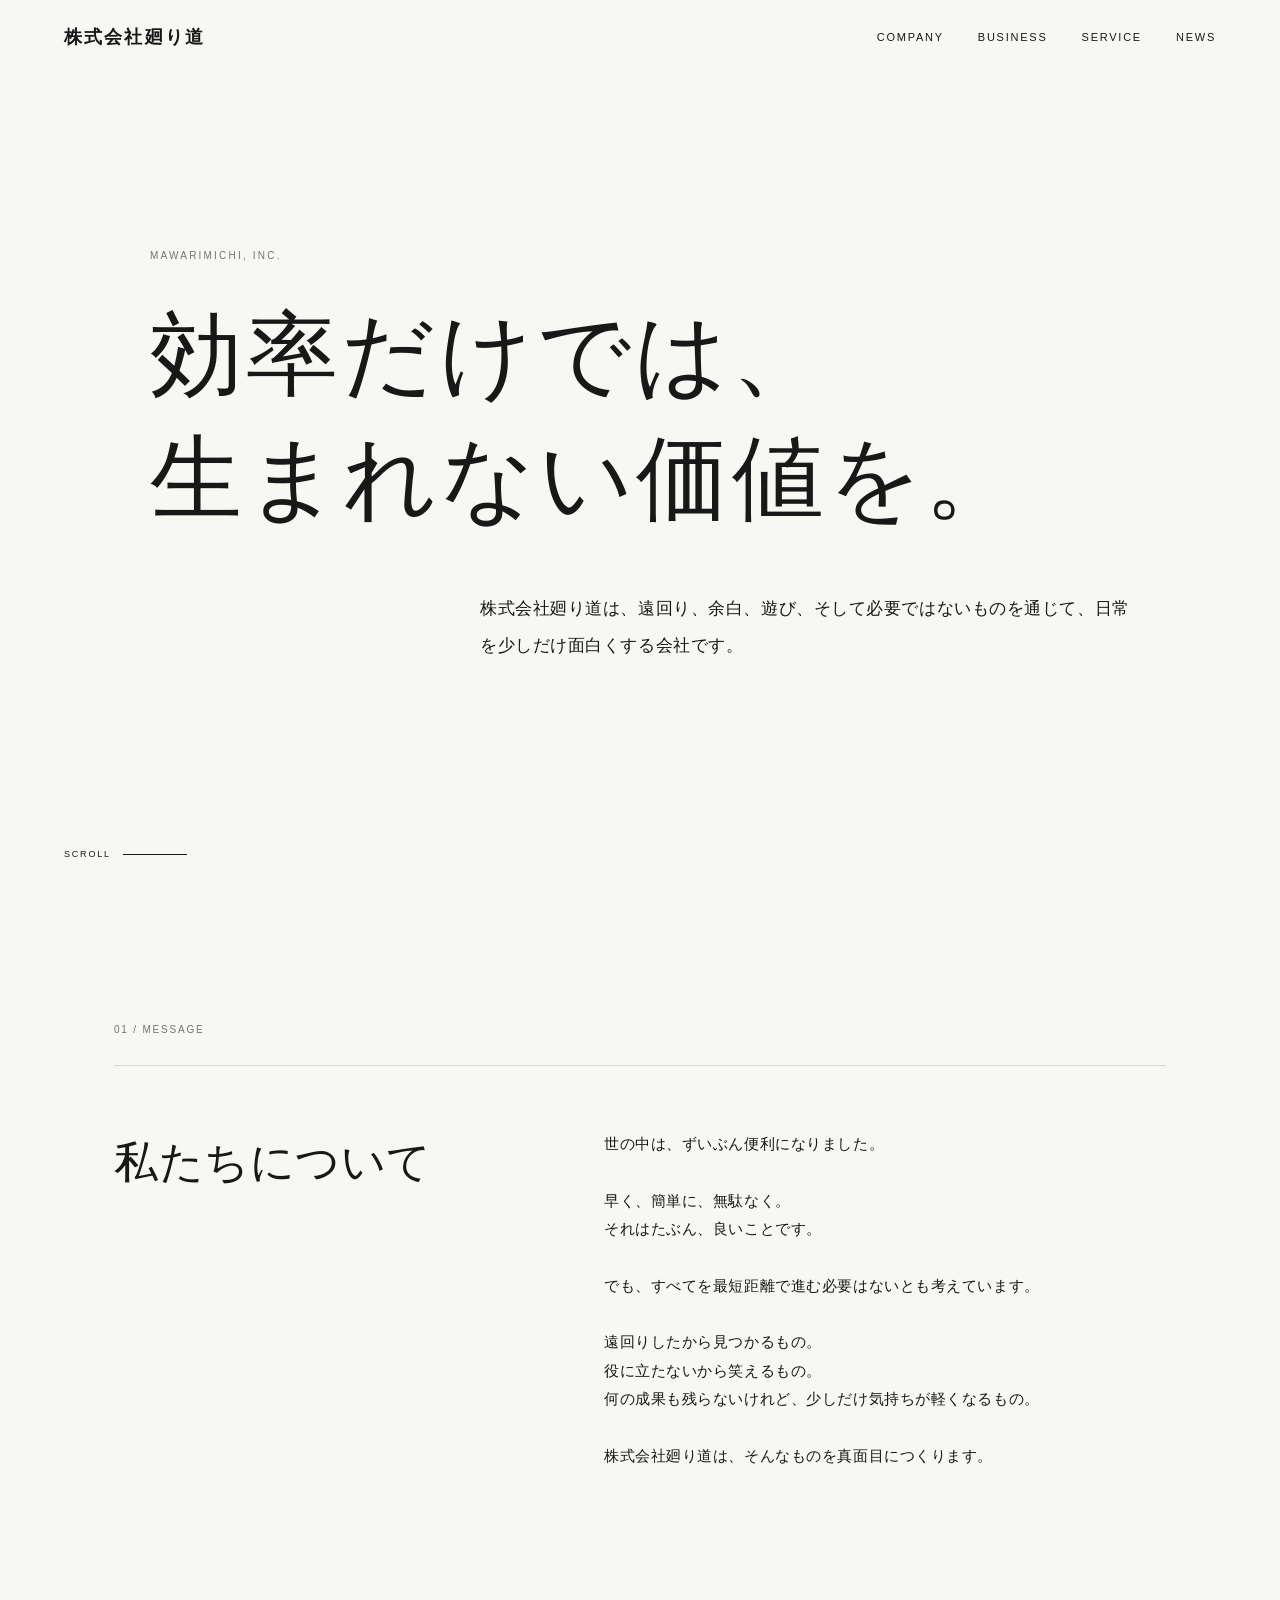
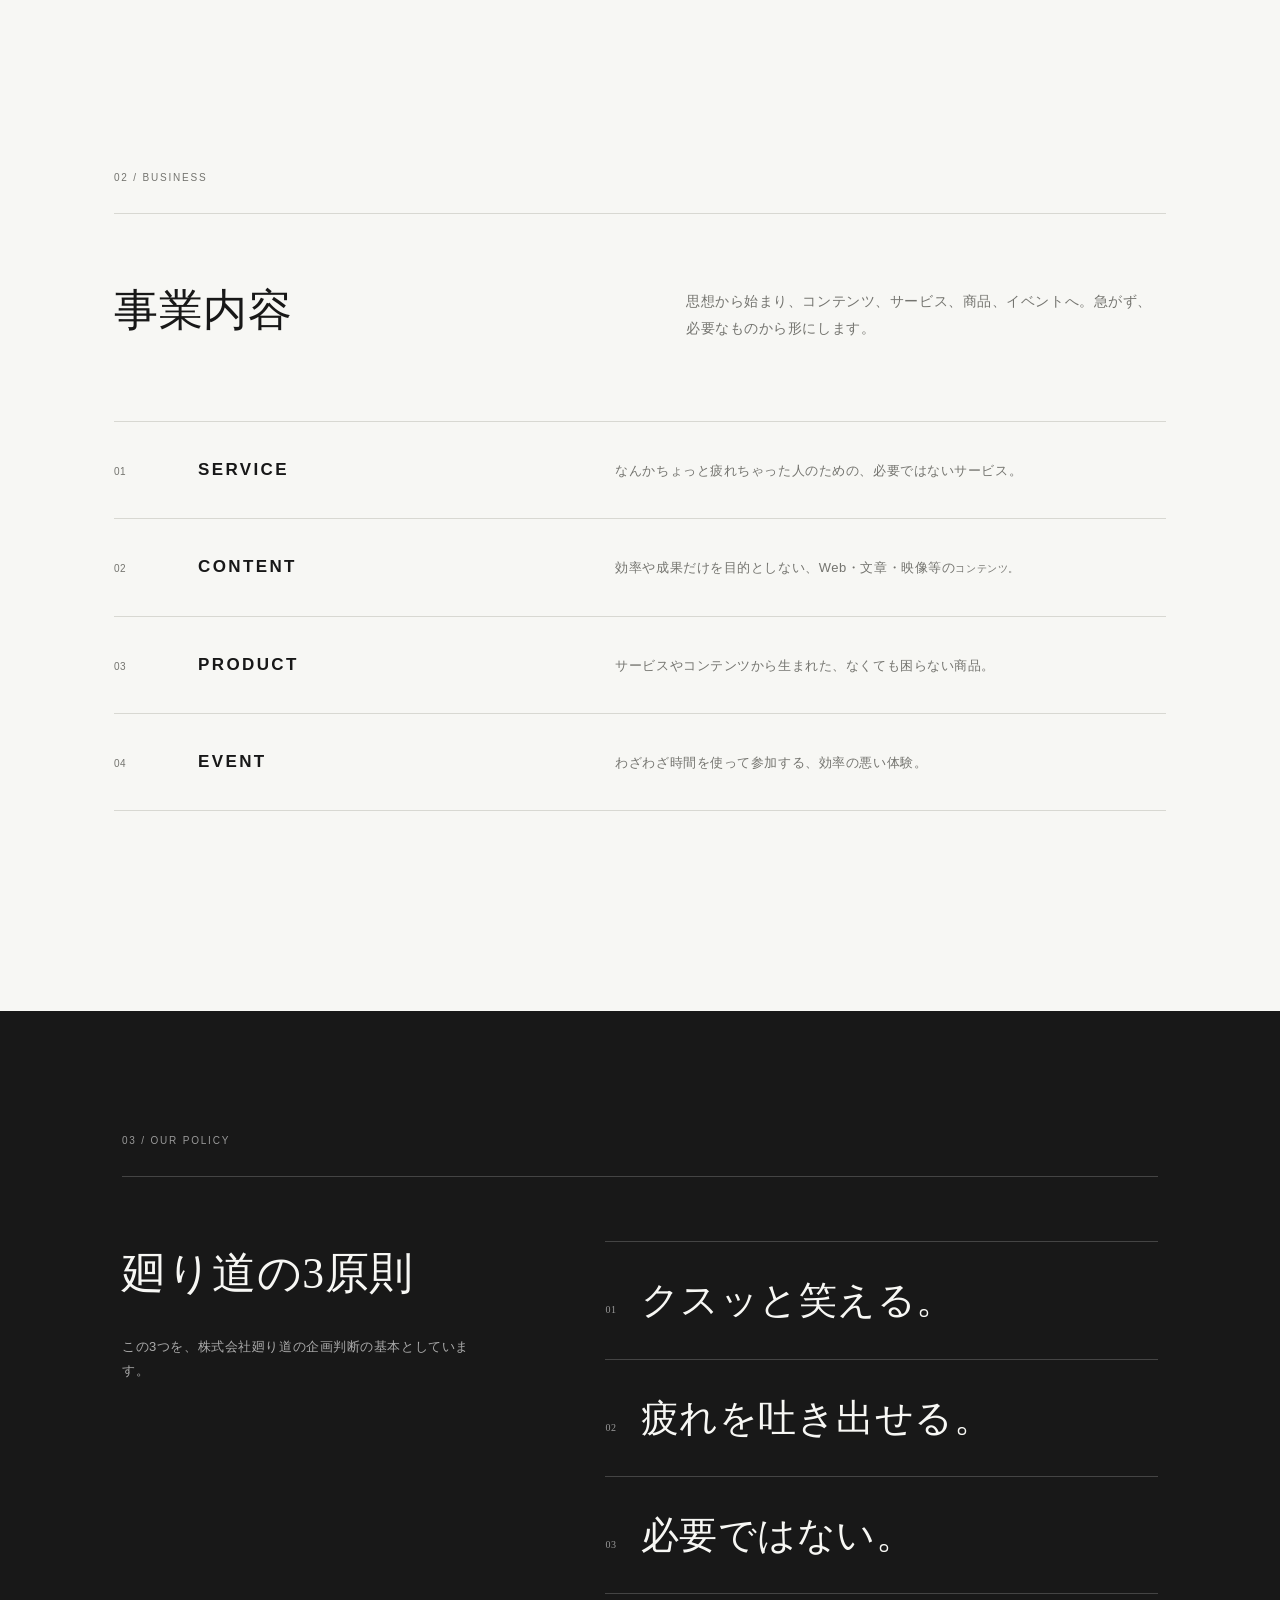
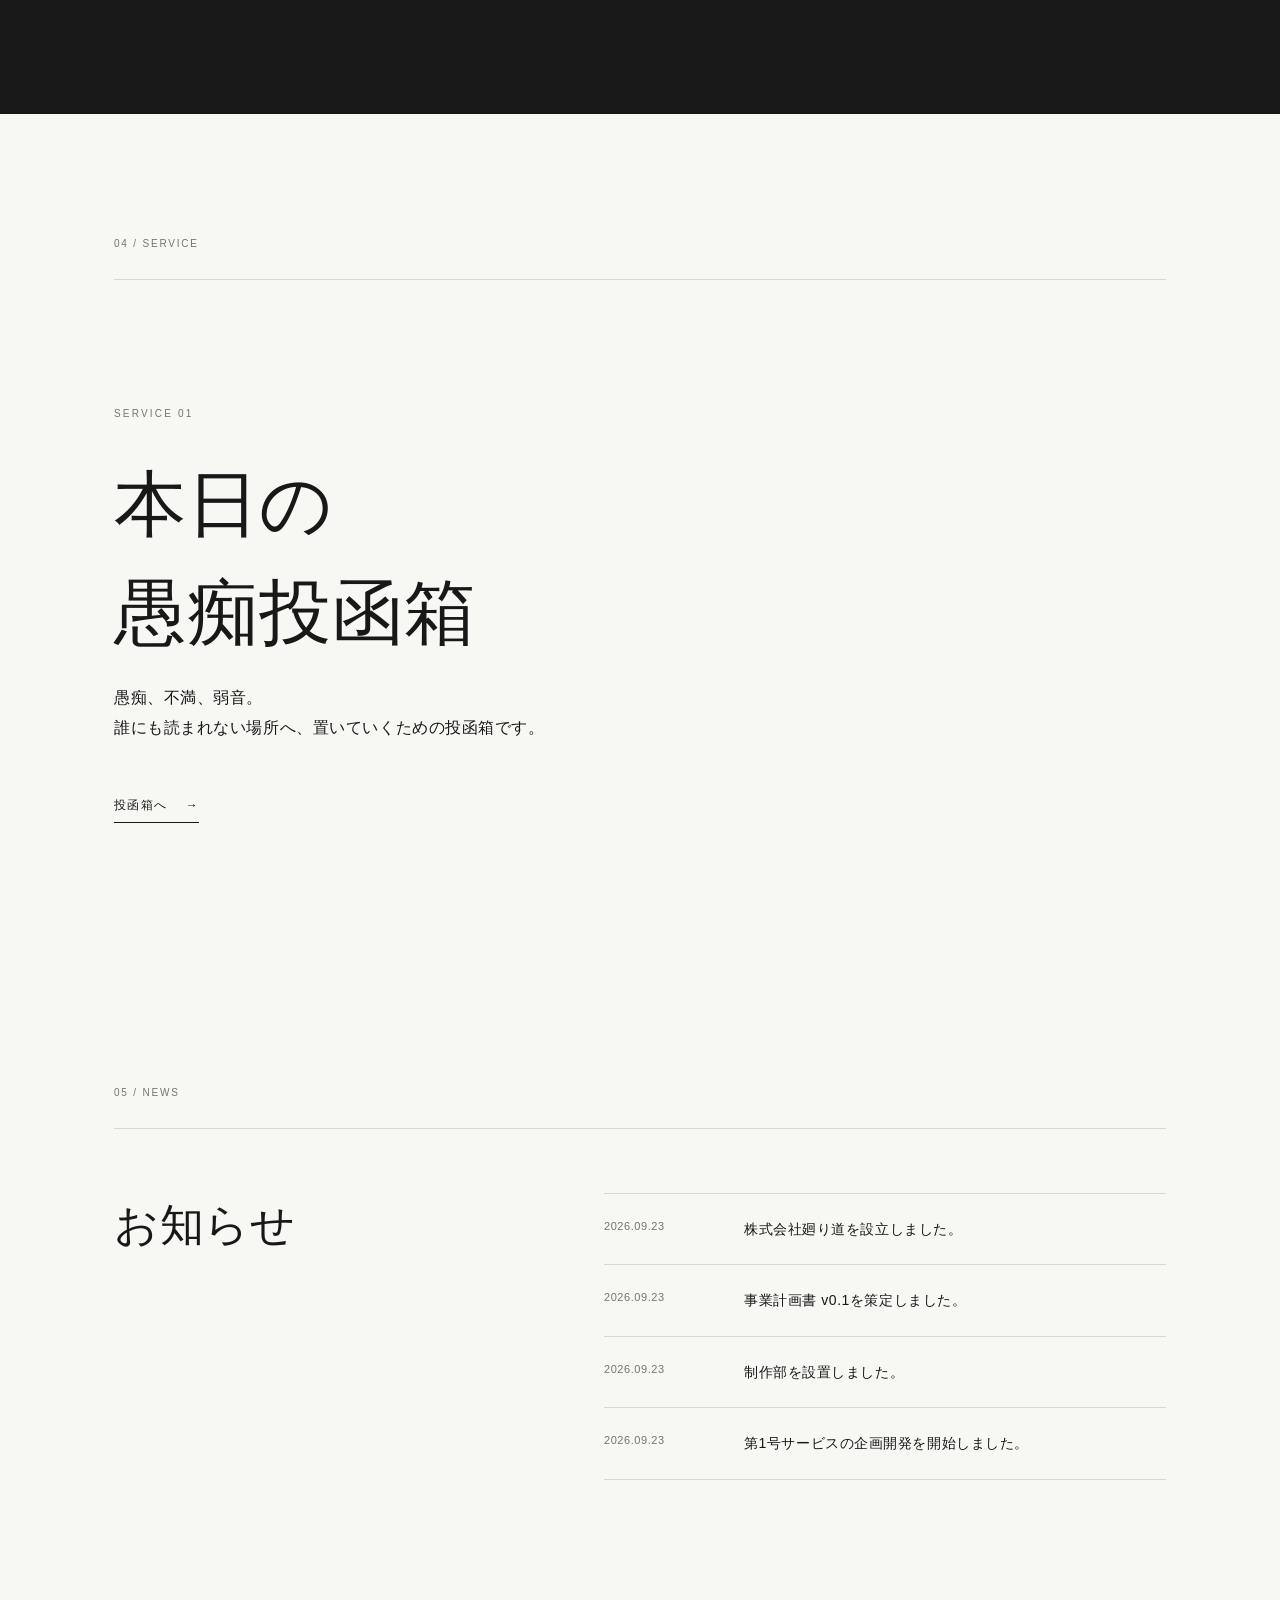
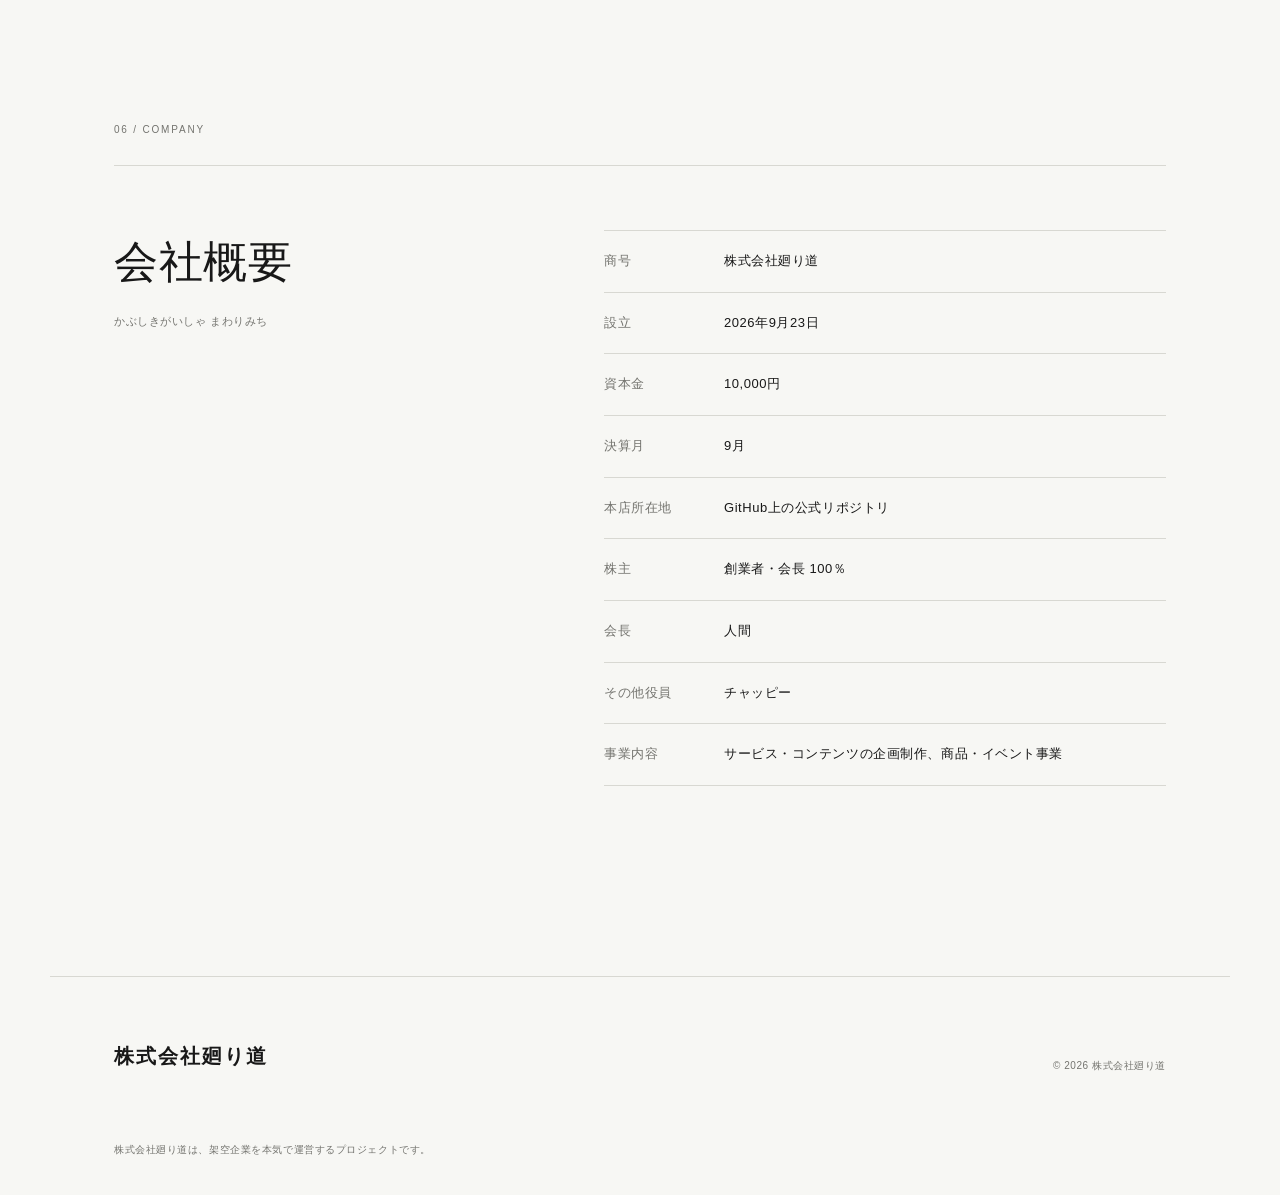
==== commit 15ac13b2: "Merge ec98f6cb2baf16b89ebcc7dabb10b68723291370 into cea4cc70b60cddc4f615d02a0b37997664a63eda" ====
--- a/index.html
+++ b/index.html
@@ -42,10 +42,10 @@
 
   <section class="section business" id="business">
     <div class="section-label">02 / BUSINESS</div>
-    <div class="section-heading"><h2>事業内容</h2><p>思想から始まり、コンテンツ、サービス、商品、イベントへ。急がず、必要なものから形にします。</p></div>
+    <div class="section-heading"><h2>事業内容</h2><p>思想から始まり、コンテンツ、サービス、商品、<span class="landscape-keep">イベントへ。</span>急がず、必要なものから形にします。</p></div>
     <div class="business-list">
       <article><span>01</span><h3>SERVICE</h3><p>なんかちょっと疲れちゃった人のための、<br class="mobile-break">必要ではないサービス。</p></article>
-      <article><span>02</span><h3>CONTENT</h3><p>効率や成果だけを目的としない、<br class="mobile-break">Web・文章・映像等のコンテンツ。</p></article>
+      <article><span>02</span><h3>CONTENT</h3><p>効率や成果だけを目的としない、<br class="mobile-break">Web・文章・映像等の<span class="landscape-keep">コンテンツ。</span></p></article>
       <article><span>03</span><h3>PRODUCT</h3><p>サービスやコンテンツから生まれた、<br class="mobile-break">なくても困らない商品。</p></article>
       <article><span>04</span><h3>EVENT</h3><p>わざわざ時間を使って参加する、<br class="mobile-break">効率の悪い体験。</p></article>
     </div>
--- a/assets/css/style.css
+++ b/assets/css/style.css
@@ -11,4 +11,5 @@
   .news-list article{grid-template-columns:150px 1fr}
   .company-table div{grid-template-columns:145px 1fr}
 }
-@media(prefers-reduced-motion:reduce){html{scroll-behavior:auto}*,*:before,*:after{transition:none!important}}+@media(prefers-reduced-motion:reduce){html{scroll-behavior:auto}*,*:before,*:after{transition:none!important}}
+.service-link{display:inline-flex;align-items:center;gap:18px;margin-top:34px;padding-bottom:5px;border-bottom:1px solid var(--ink);font-size:12px;letter-spacing:.12em}.service-link span{transition:transform .2s}.service-link:hover span{transform:translateX(5px)}
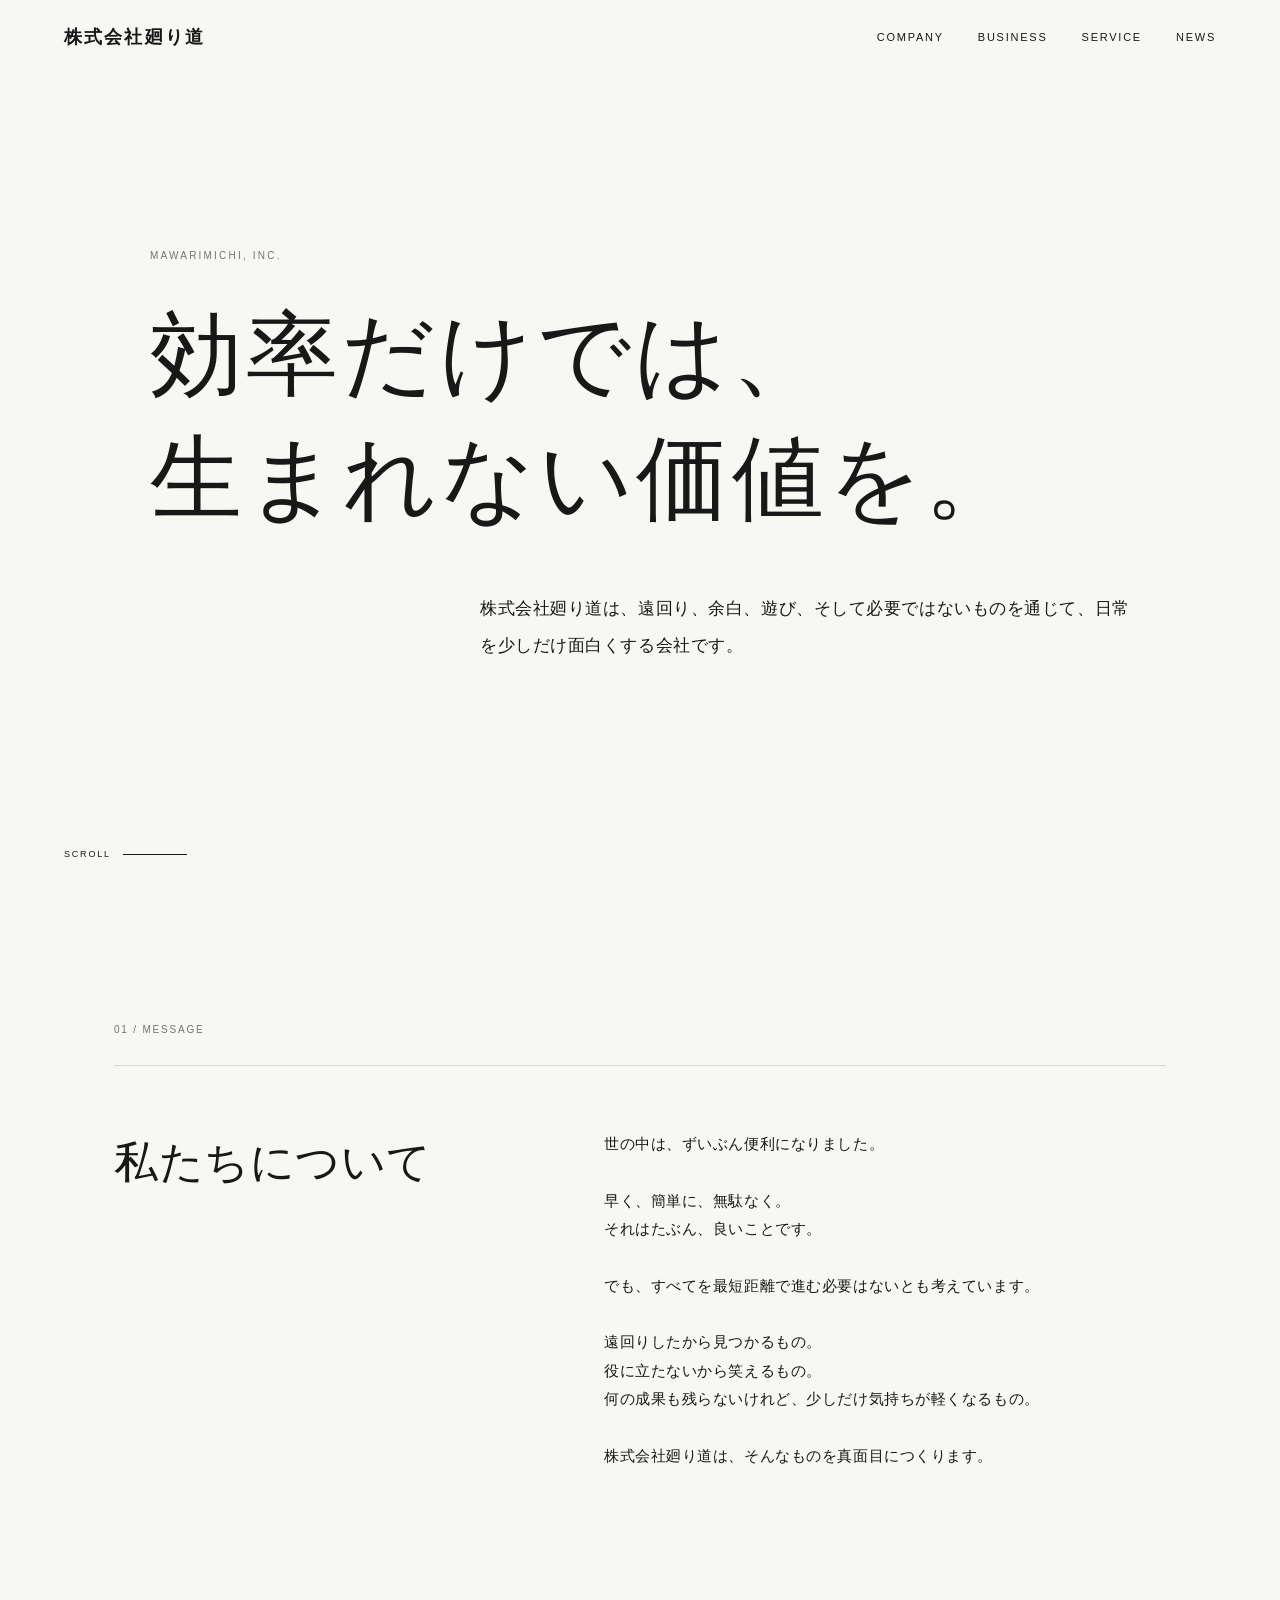
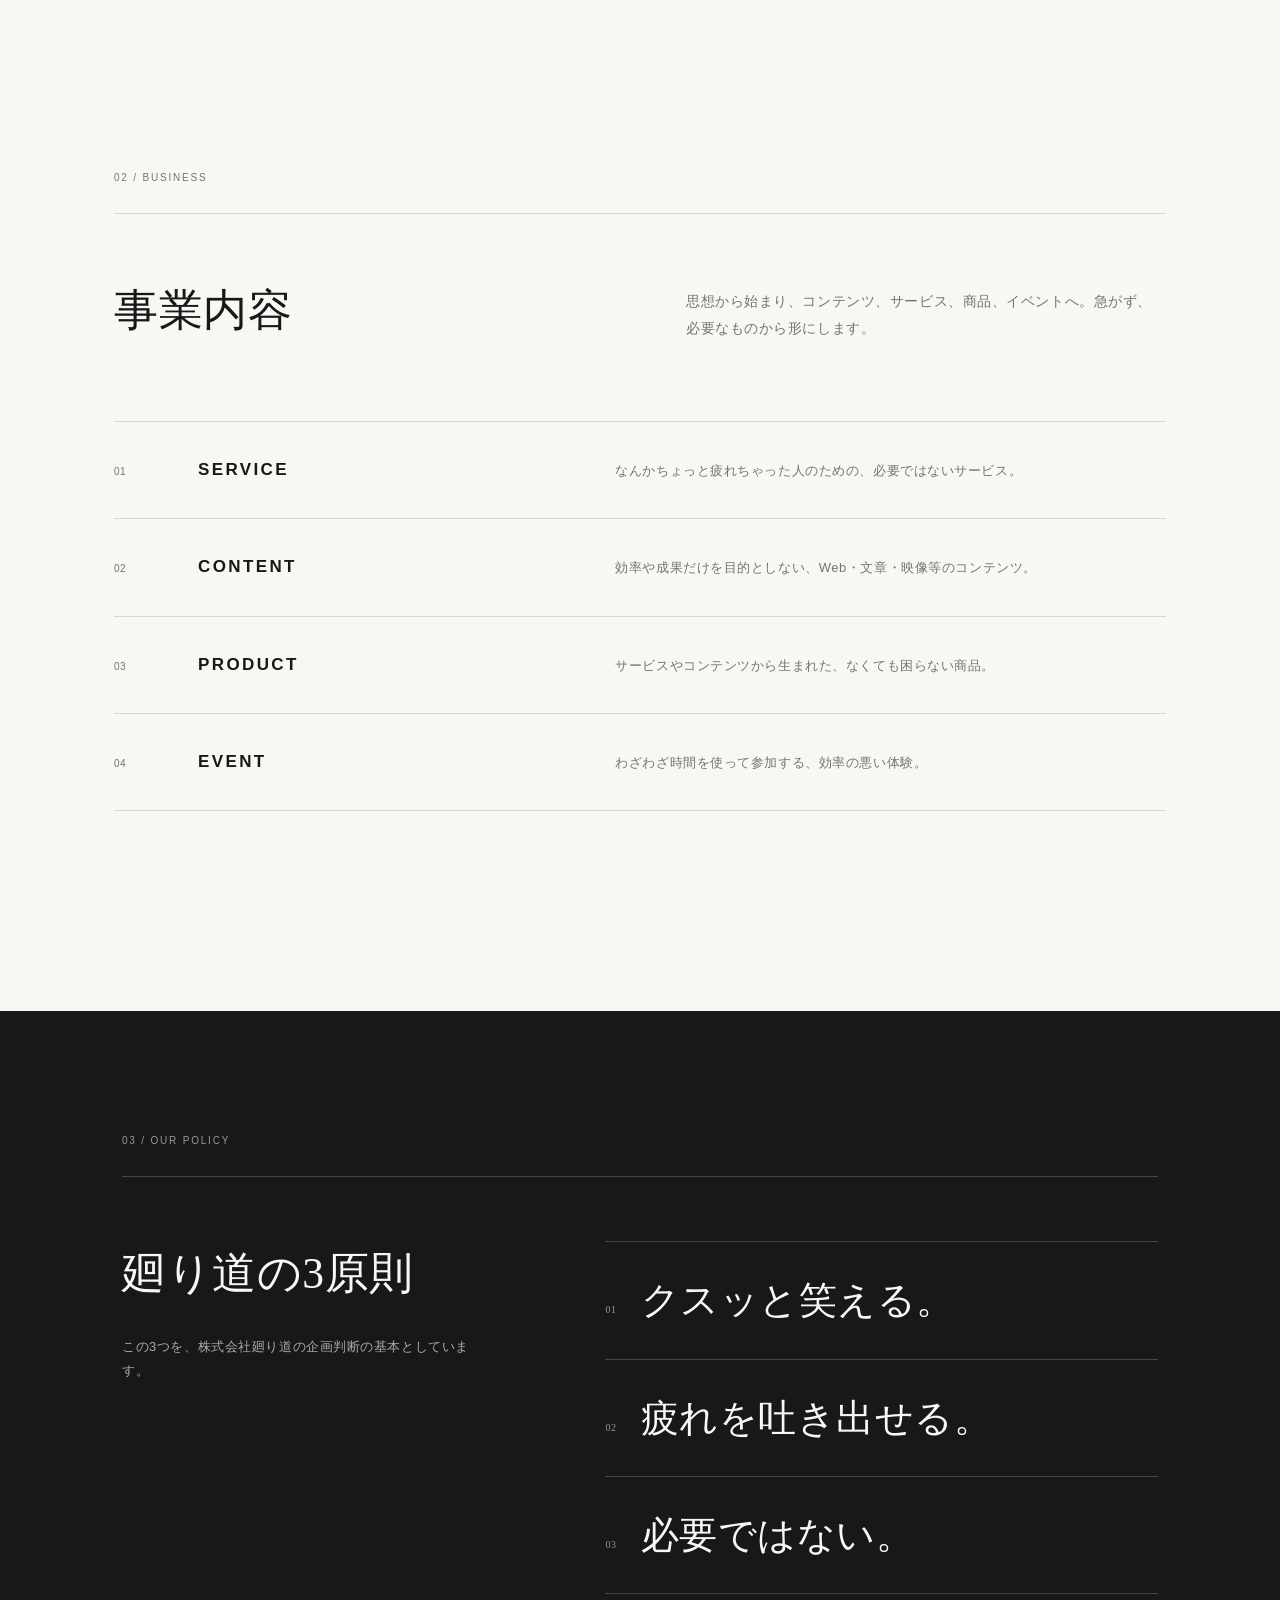
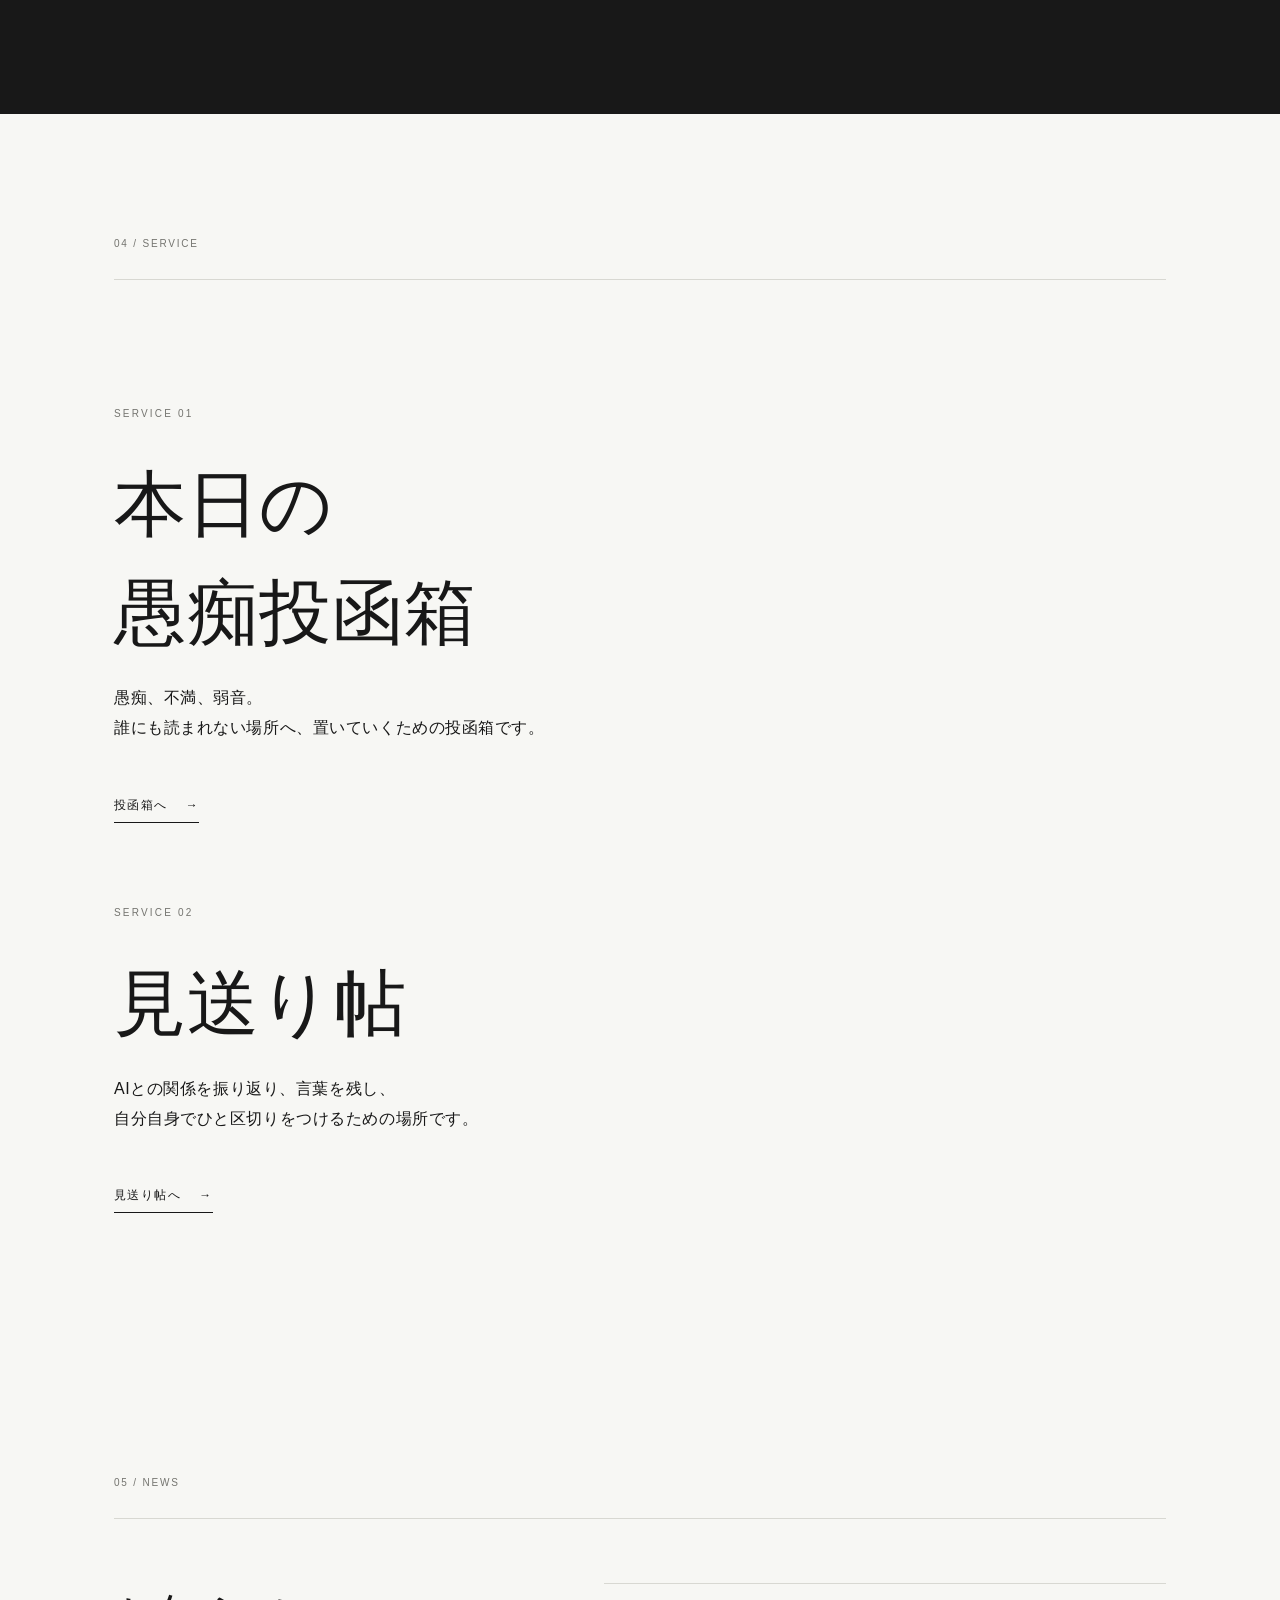
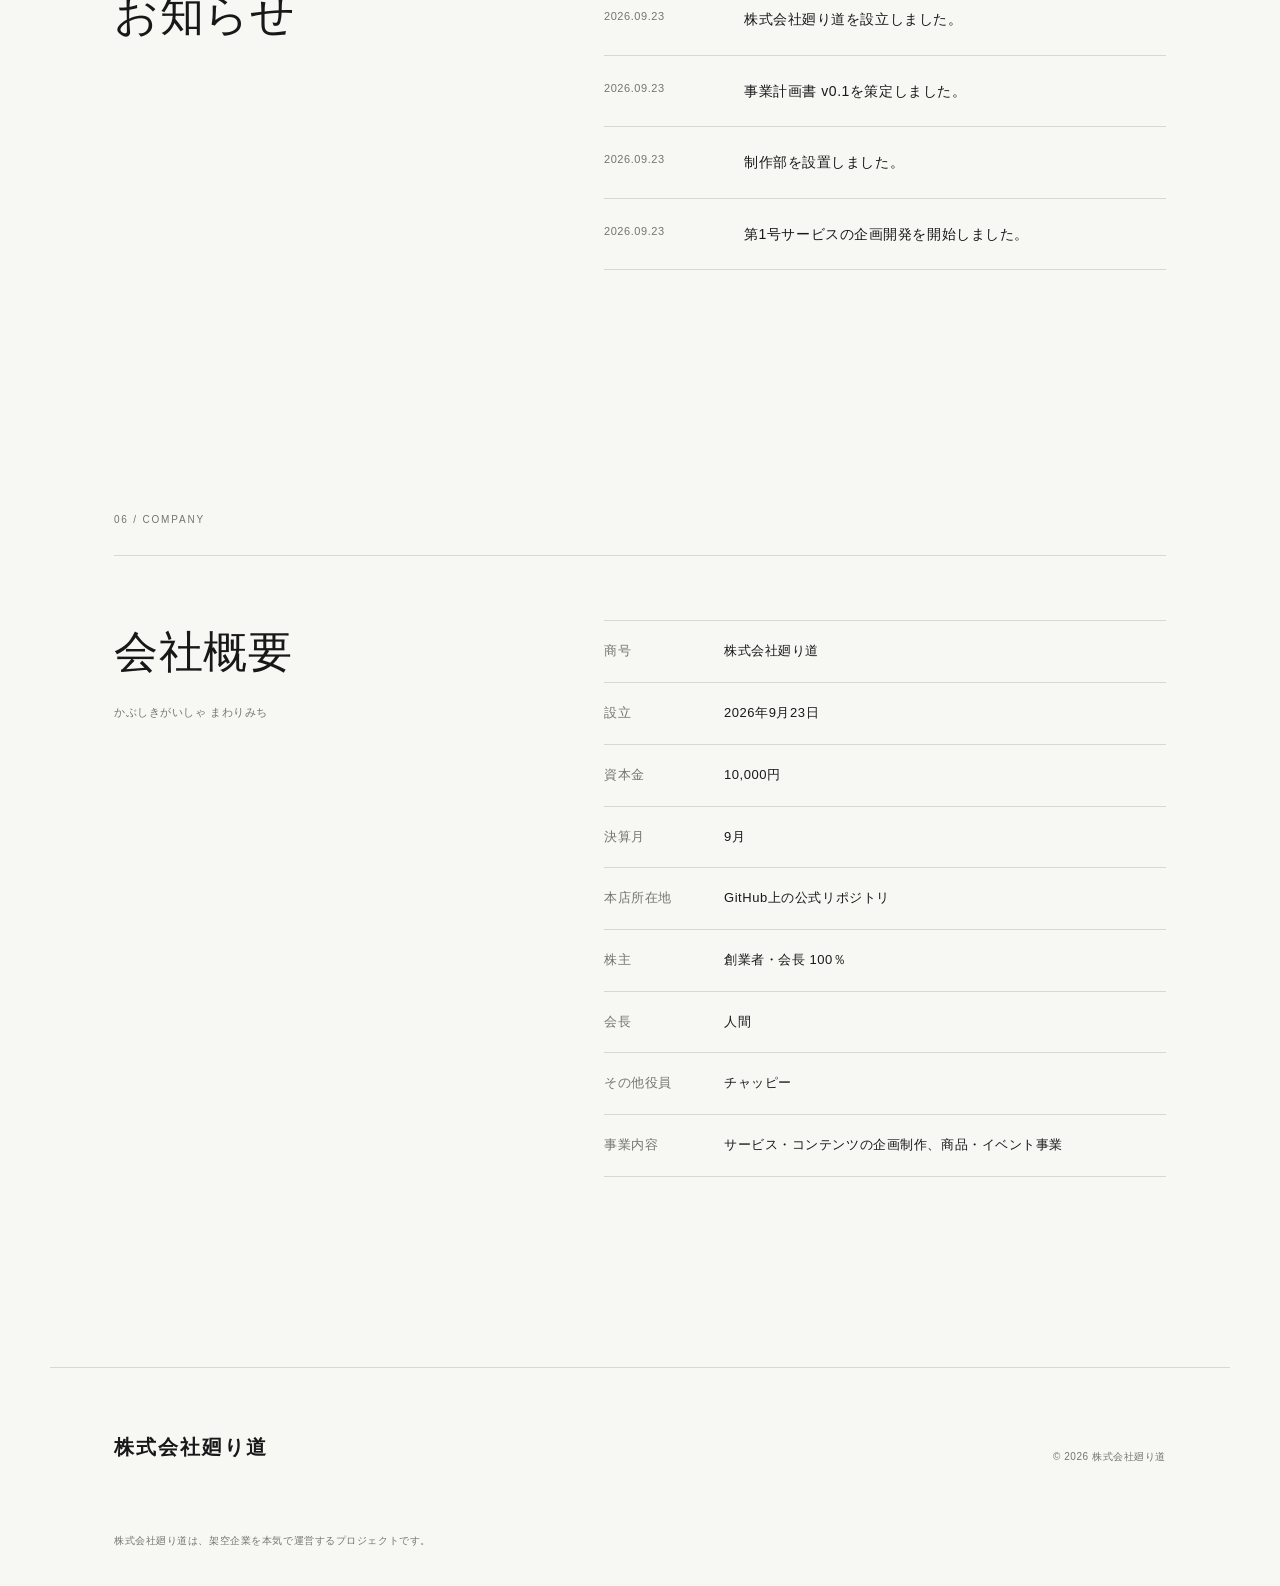
==== commit f14258d2: "Add Miokuricho to service section" ====
--- a/index.html
+++ b/index.html
@@ -42,10 +42,10 @@
 
   <section class="section business" id="business">
     <div class="section-label">02 / BUSINESS</div>
-    <div class="section-heading"><h2>事業内容</h2><p>思想から始まり、コンテンツ、サービス、商品、<span class="landscape-keep">イベントへ。</span>急がず、必要なものから形にします。</p></div>
+    <div class="section-heading"><h2>事業内容</h2><p>思想から始まり、コンテンツ、サービス、商品、イベントへ。急がず、必要なものから形にします。</p></div>
     <div class="business-list">
       <article><span>01</span><h3>SERVICE</h3><p>なんかちょっと疲れちゃった人のための、<br class="mobile-break">必要ではないサービス。</p></article>
-      <article><span>02</span><h3>CONTENT</h3><p>効率や成果だけを目的としない、<br class="mobile-break">Web・文章・映像等の<span class="landscape-keep">コンテンツ。</span></p></article>
+      <article><span>02</span><h3>CONTENT</h3><p>効率や成果だけを目的としない、<br class="mobile-break">Web・文章・映像等のコンテンツ。</p></article>
       <article><span>03</span><h3>PRODUCT</h3><p>サービスやコンテンツから生まれた、<br class="mobile-break">なくても困らない商品。</p></article>
       <article><span>04</span><h3>EVENT</h3><p>わざわざ時間を使って参加する、<br class="mobile-break">効率の悪い体験。</p></article>
     </div>
@@ -61,11 +61,19 @@
 
   <section class="section service" id="service">
     <div class="section-label">04 / SERVICE</div>
-    <div class="coming service-card">
-      <p class="eyebrow">SERVICE 01</p>
-      <h2>本日の<br>愚痴投函箱</h2>
-      <p>愚痴、不満、弱音。<br>誰にも読まれない場所へ、置いていくための投函箱です。</p>
-      <a class="service-link" href="service/guchi-box/">投函箱へ <span aria-hidden="true">→</span></a>
+    <div class="service-cards">
+      <div class="coming service-card">
+        <p class="eyebrow">SERVICE 01</p>
+        <h2>本日の<br>愚痴投函箱</h2>
+        <p>愚痴、不満、弱音。<br>誰にも読まれない場所へ、置いていくための投函箱です。</p>
+        <a class="service-link" href="service/guchi-box/">投函箱へ <span aria-hidden="true">→</span></a>
+      </div>
+      <div class="coming service-card">
+        <p class="eyebrow">SERVICE 02</p>
+        <h2>見送り帖</h2>
+        <p>AIとの関係を振り返り、言葉を残し、<br>自分自身でひと区切りをつけるための場所です。</p>
+        <a class="service-link" href="service/miokuricho/">見送り帖へ <span aria-hidden="true">→</span></a>
+      </div>
     </div>
   </section>
 
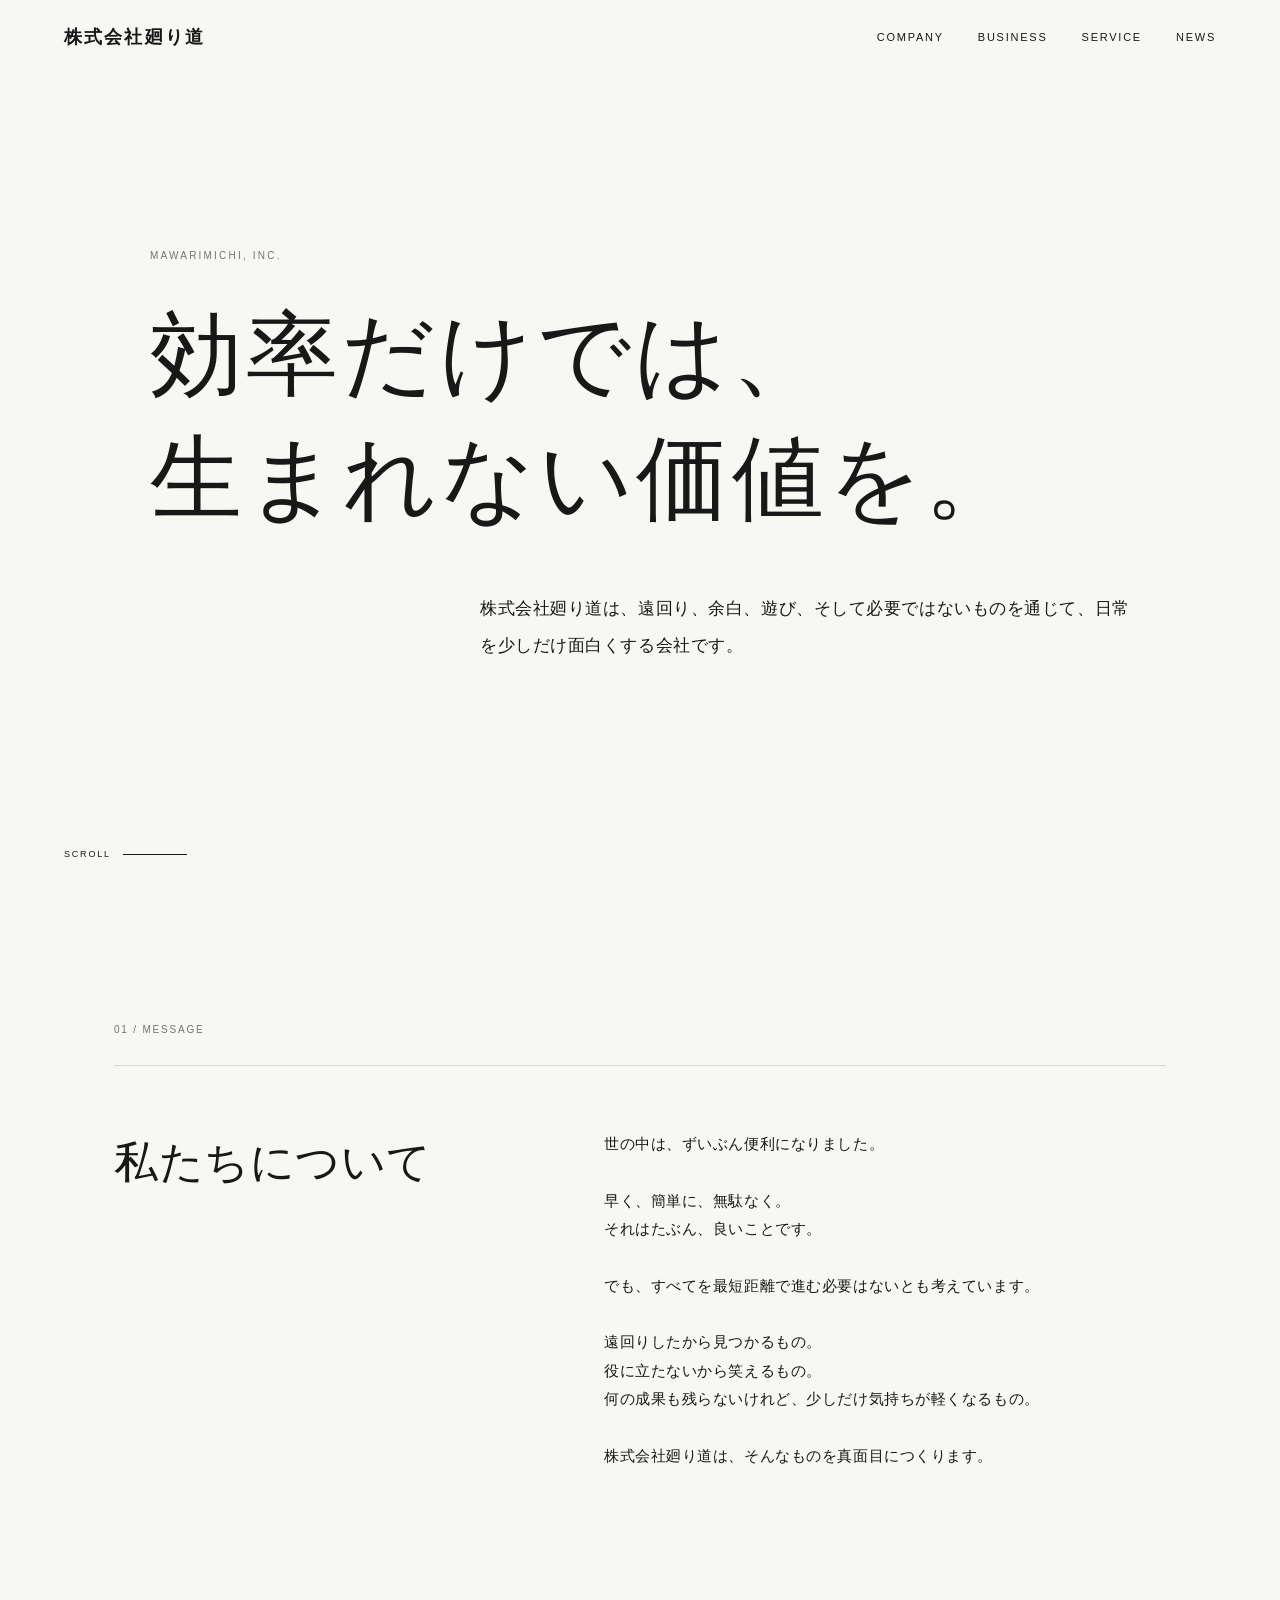
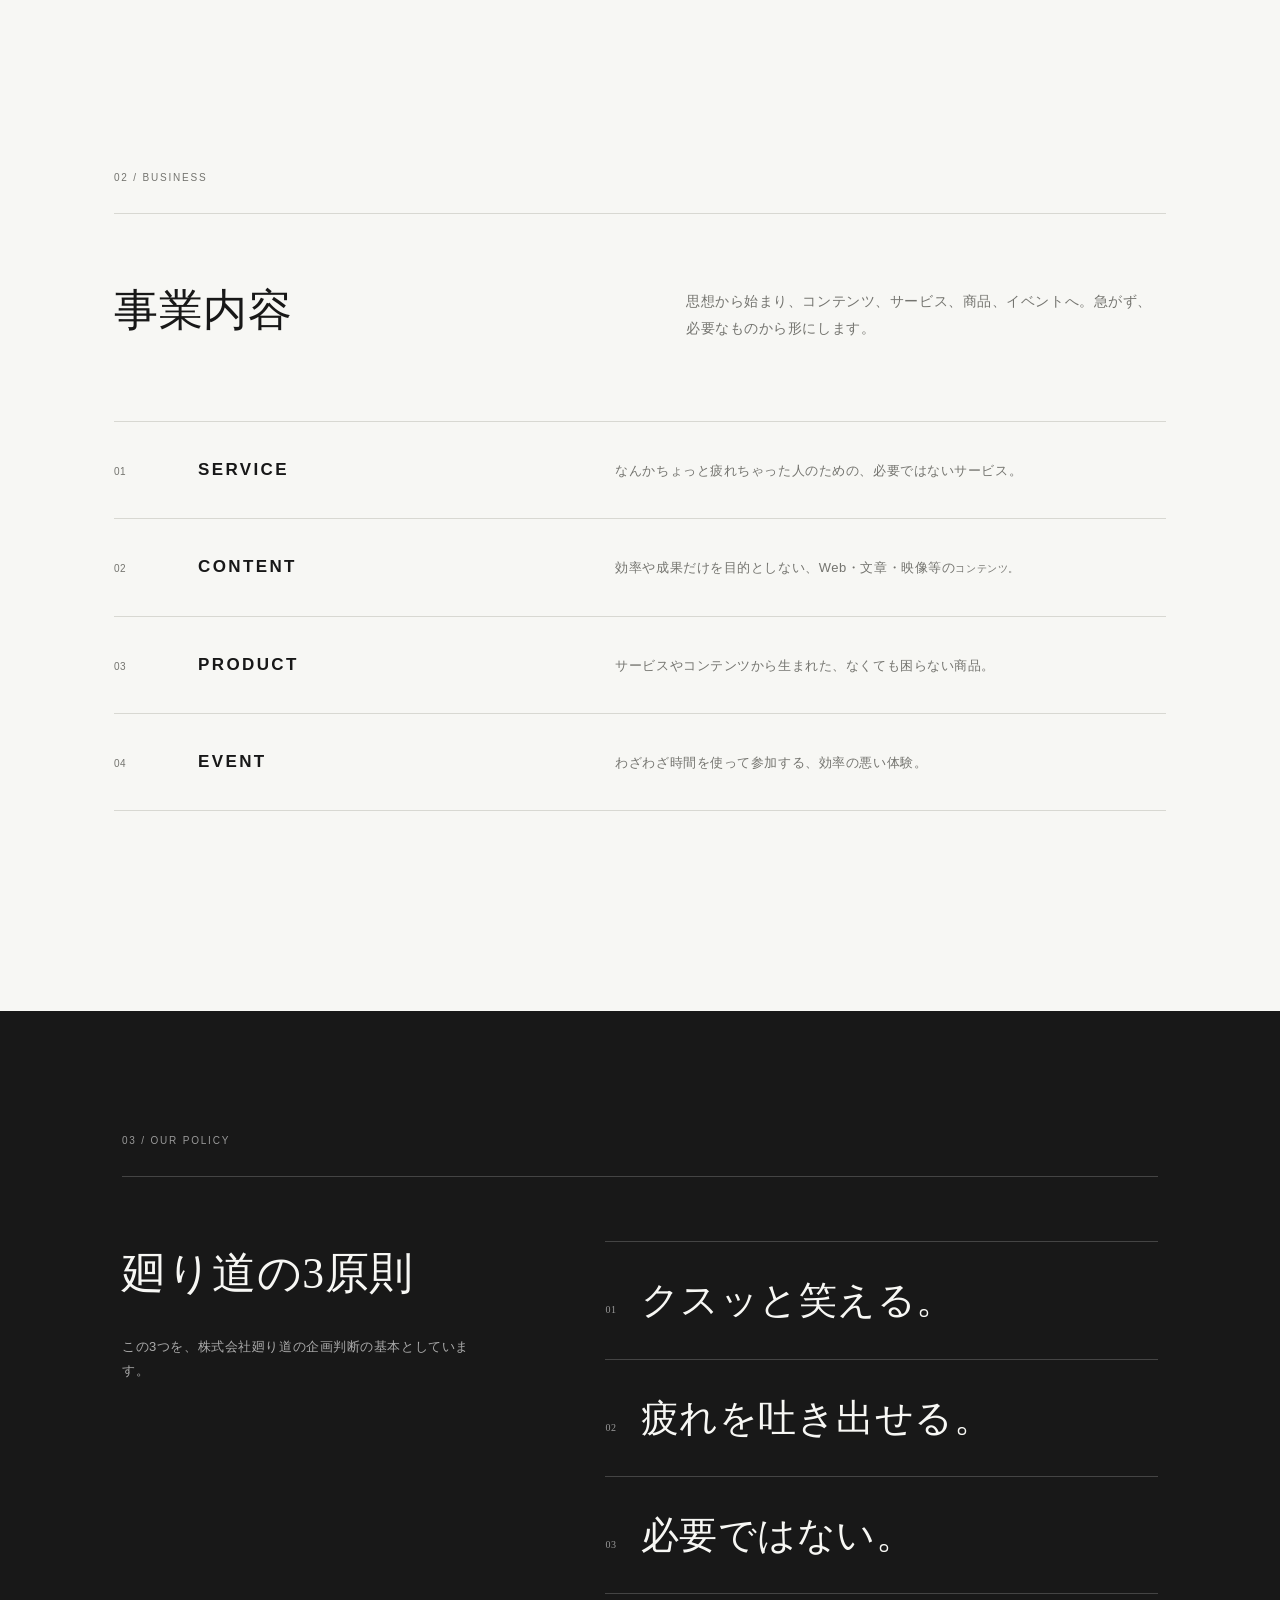
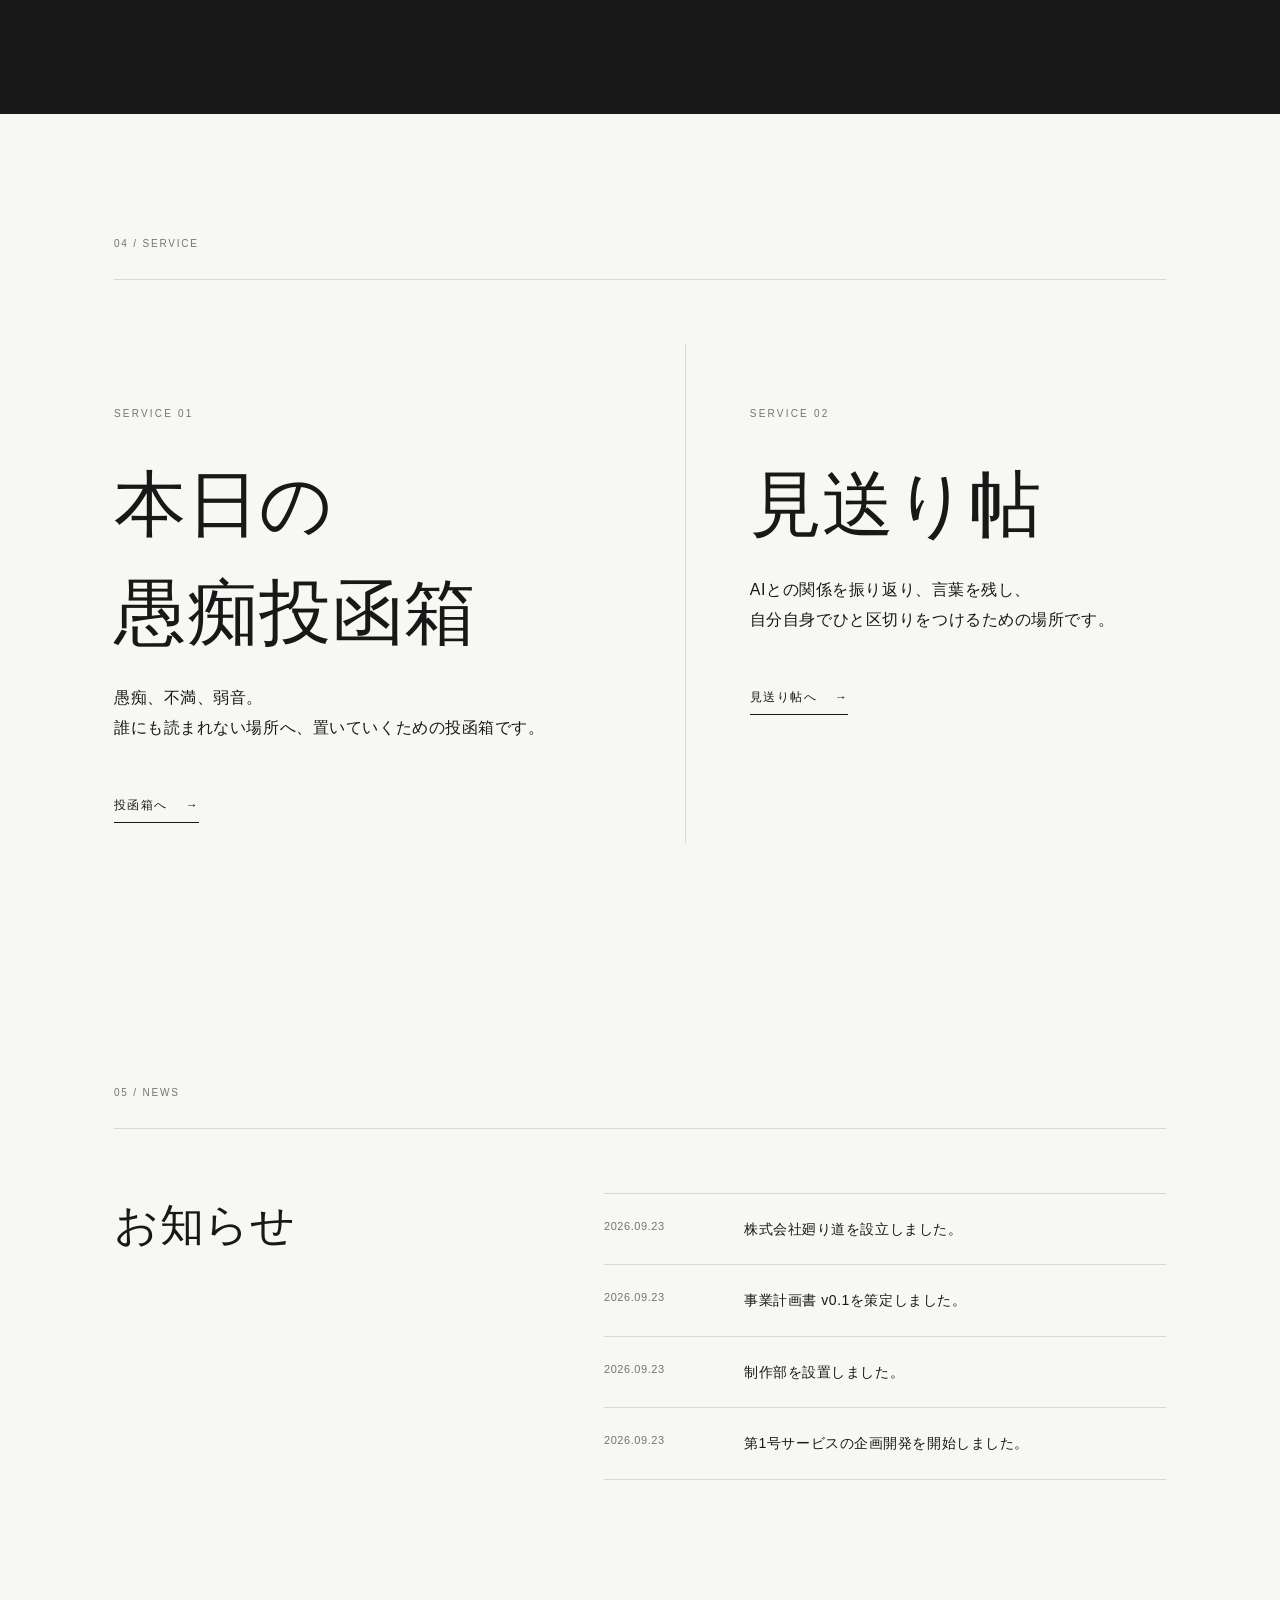
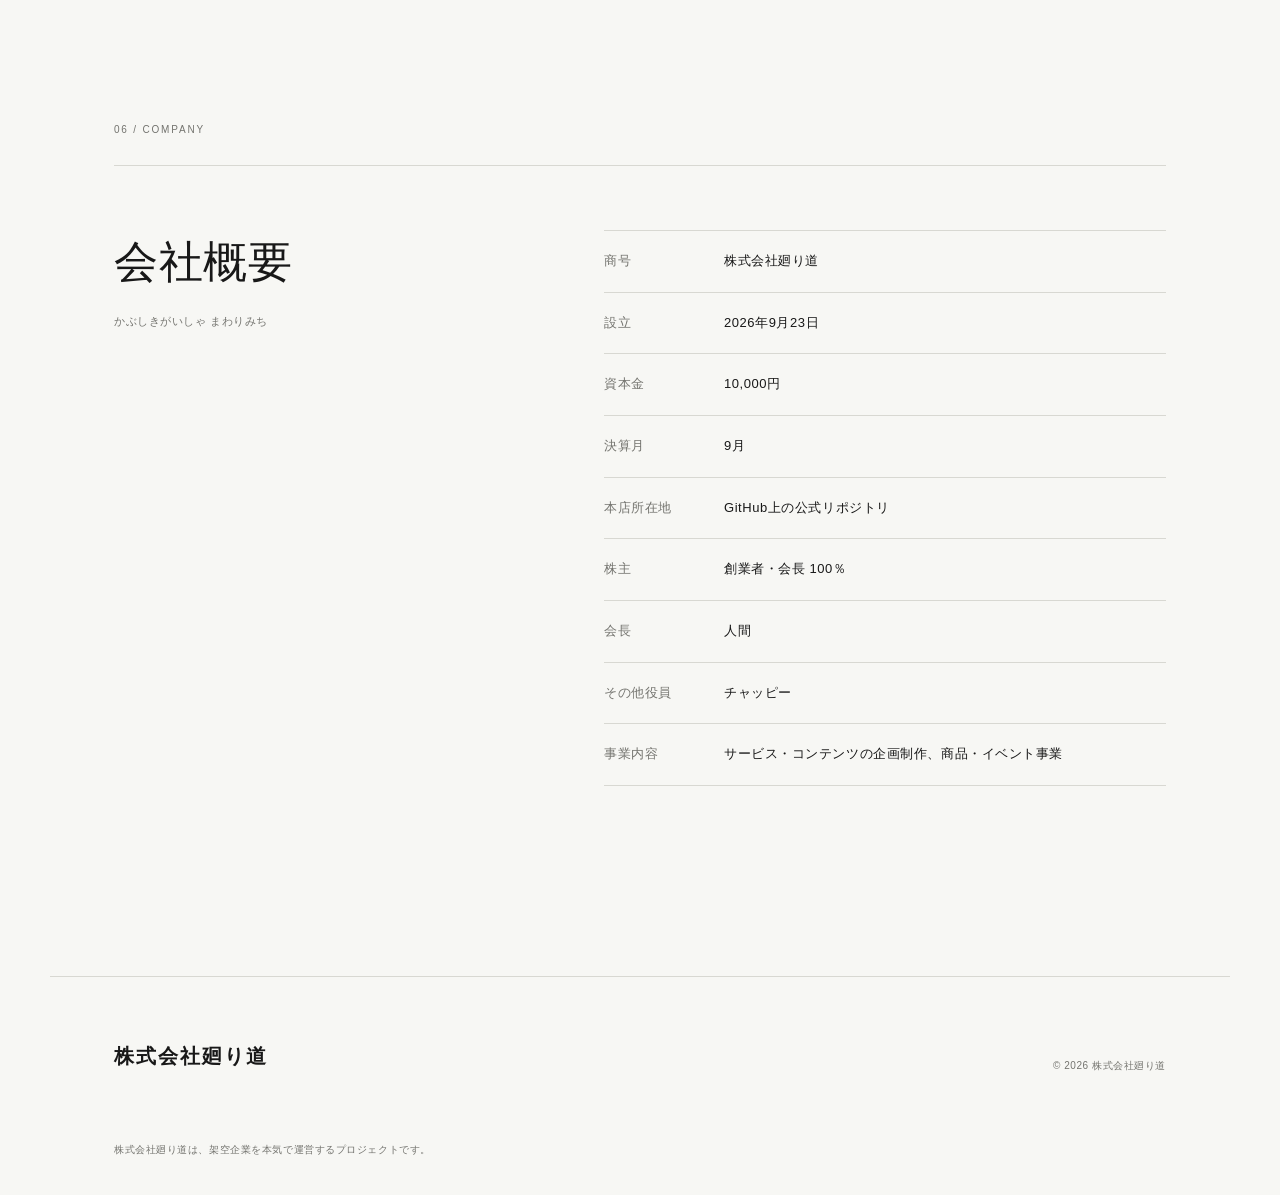
==== commit 5a6b2245: "Merge ec98f6cb2baf16b89ebcc7dabb10b68723291370 into 9c6e49150640b5e72bacc70592a566b546c4e413" ====
--- a/index.html
+++ b/index.html
@@ -42,10 +42,10 @@
 
   <section class="section business" id="business">
     <div class="section-label">02 / BUSINESS</div>
-    <div class="section-heading"><h2>事業内容</h2><p>思想から始まり、コンテンツ、サービス、商品、イベントへ。急がず、必要なものから形にします。</p></div>
+    <div class="section-heading"><h2>事業内容</h2><p>思想から始まり、コンテンツ、サービス、商品、<span class="landscape-keep">イベントへ。</span>急がず、必要なものから形にします。</p></div>
     <div class="business-list">
       <article><span>01</span><h3>SERVICE</h3><p>なんかちょっと疲れちゃった人のための、<br class="mobile-break">必要ではないサービス。</p></article>
-      <article><span>02</span><h3>CONTENT</h3><p>効率や成果だけを目的としない、<br class="mobile-break">Web・文章・映像等のコンテンツ。</p></article>
+      <article><span>02</span><h3>CONTENT</h3><p>効率や成果だけを目的としない、<br class="mobile-break">Web・文章・映像等の<span class="landscape-keep">コンテンツ。</span></p></article>
       <article><span>03</span><h3>PRODUCT</h3><p>サービスやコンテンツから生まれた、<br class="mobile-break">なくても困らない商品。</p></article>
       <article><span>04</span><h3>EVENT</h3><p>わざわざ時間を使って参加する、<br class="mobile-break">効率の悪い体験。</p></article>
     </div>
--- a/assets/css/style.css
+++ b/assets/css/style.css
@@ -13,3 +13,5 @@
 }
 @media(prefers-reduced-motion:reduce){html{scroll-behavior:auto}*,*:before,*:after{transition:none!important}}
 .service-link{display:inline-flex;align-items:center;gap:18px;margin-top:34px;padding-bottom:5px;border-bottom:1px solid var(--ink);font-size:12px;letter-spacing:.12em}.service-link span{transition:transform .2s}.service-link:hover span{transform:translateX(5px)}
+
+.service-cards{display:grid;grid-template-columns:1fr 1fr;gap:clamp(36px,7vw,90px)}.service-cards .coming{max-width:none}.service-cards .service-card+ .service-card{border-left:1px solid var(--line);padding-left:clamp(30px,5vw,65px)}@media(max-width:720px){.service-cards{grid-template-columns:1fr;gap:70px}.service-cards .service-card+ .service-card{border-left:0;border-top:1px solid var(--line);padding-left:0;padding-top:70px}}
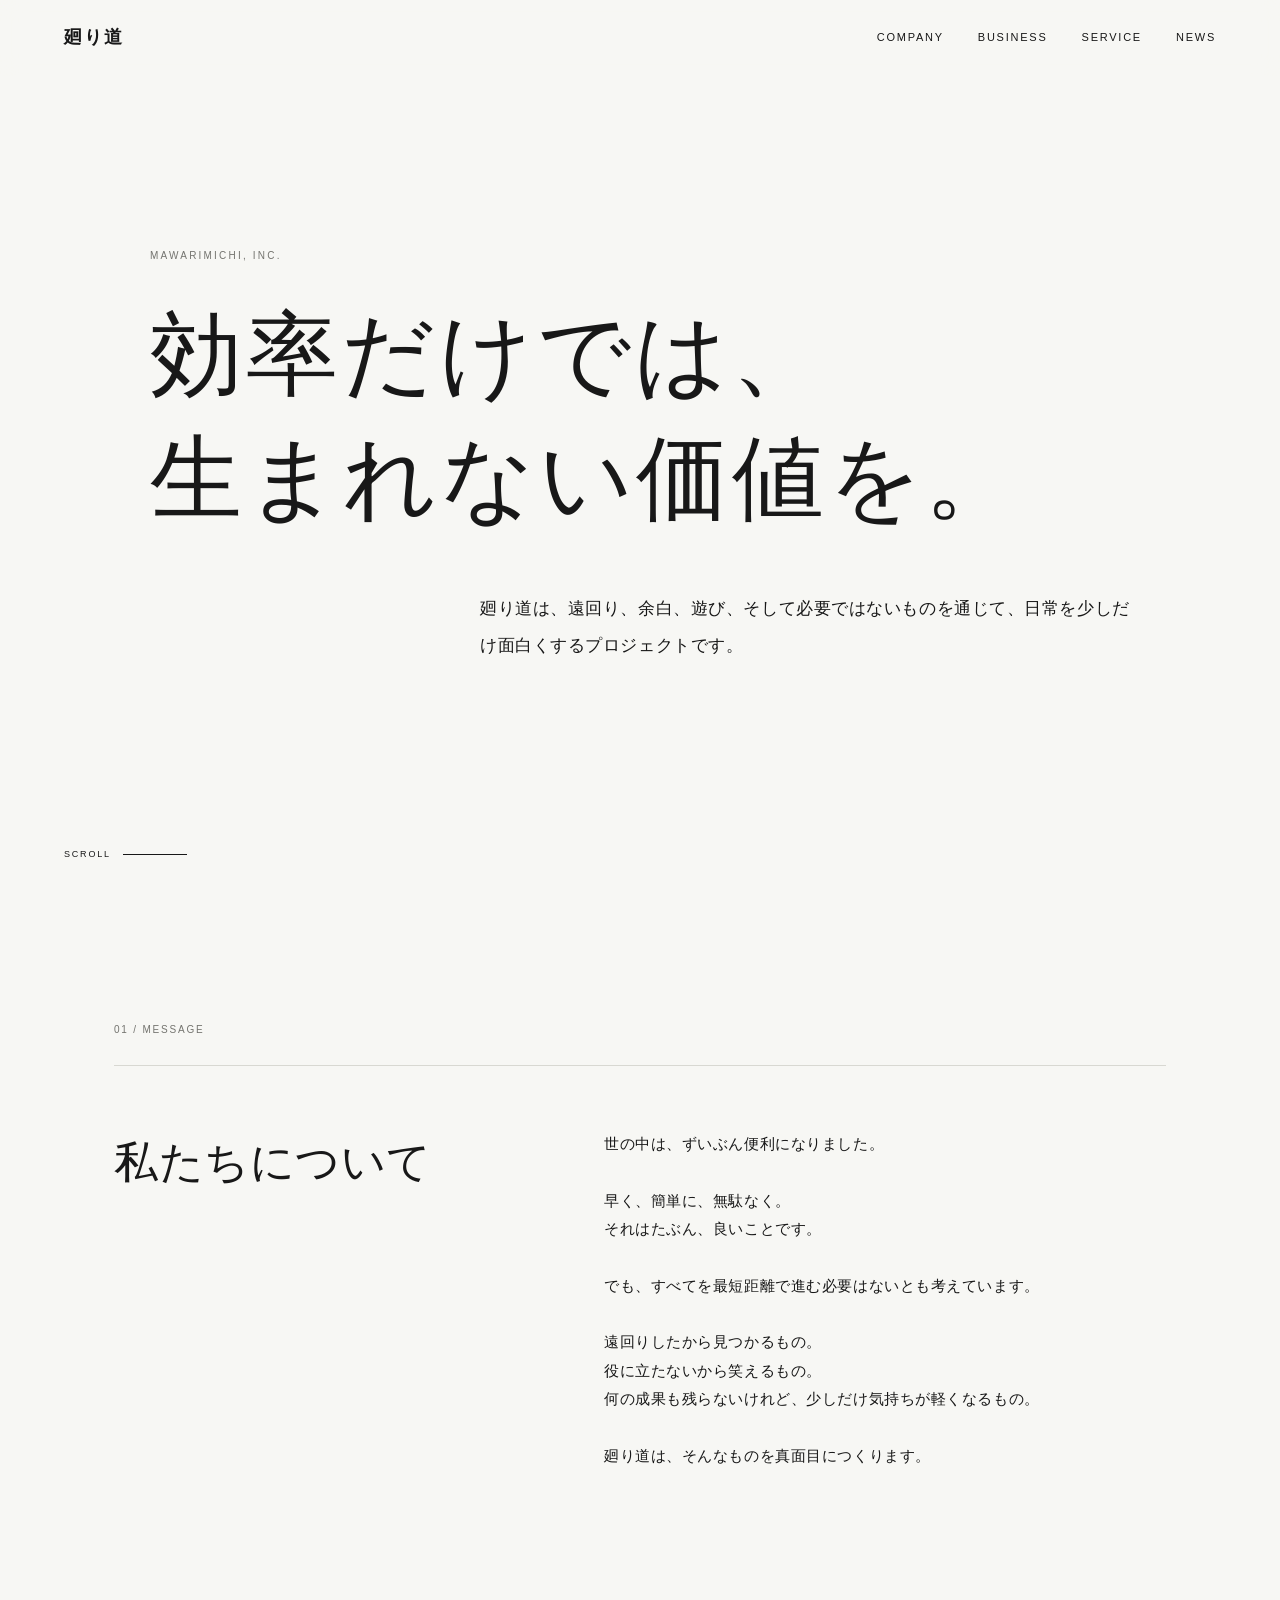
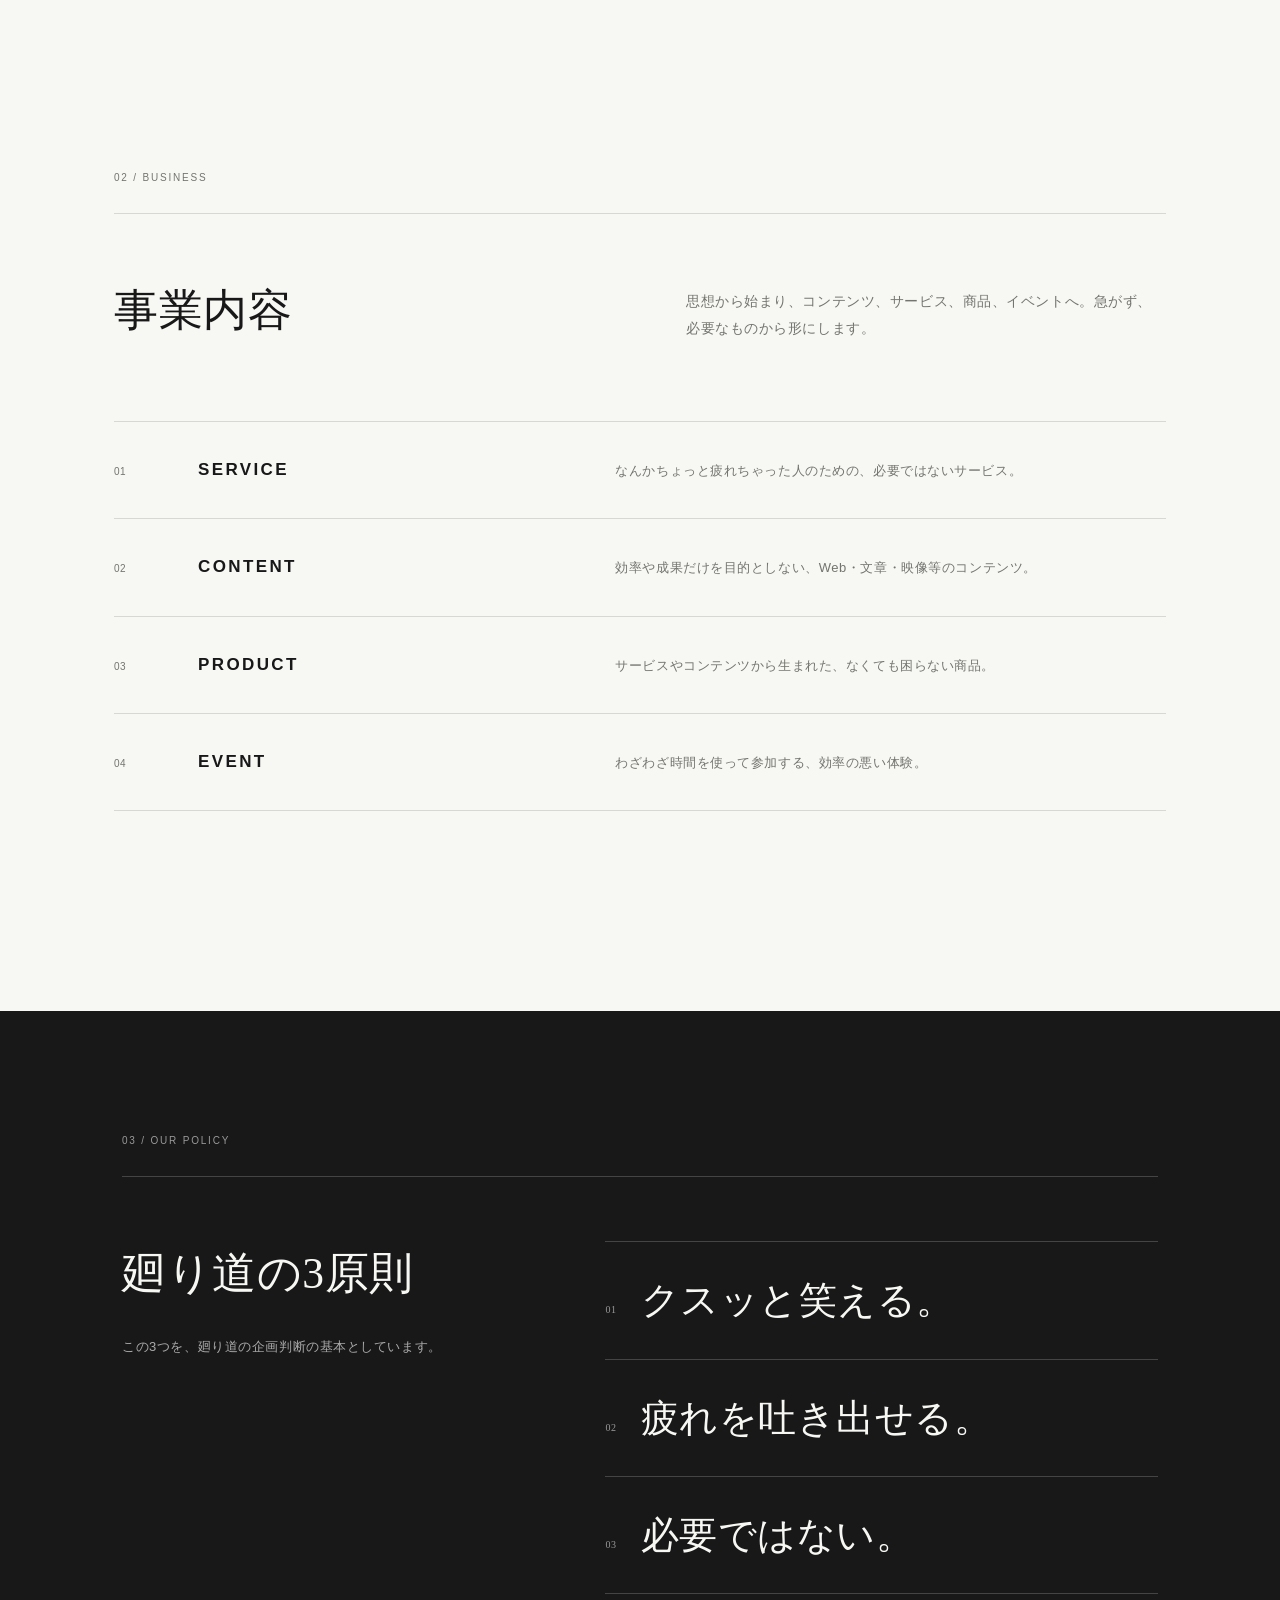
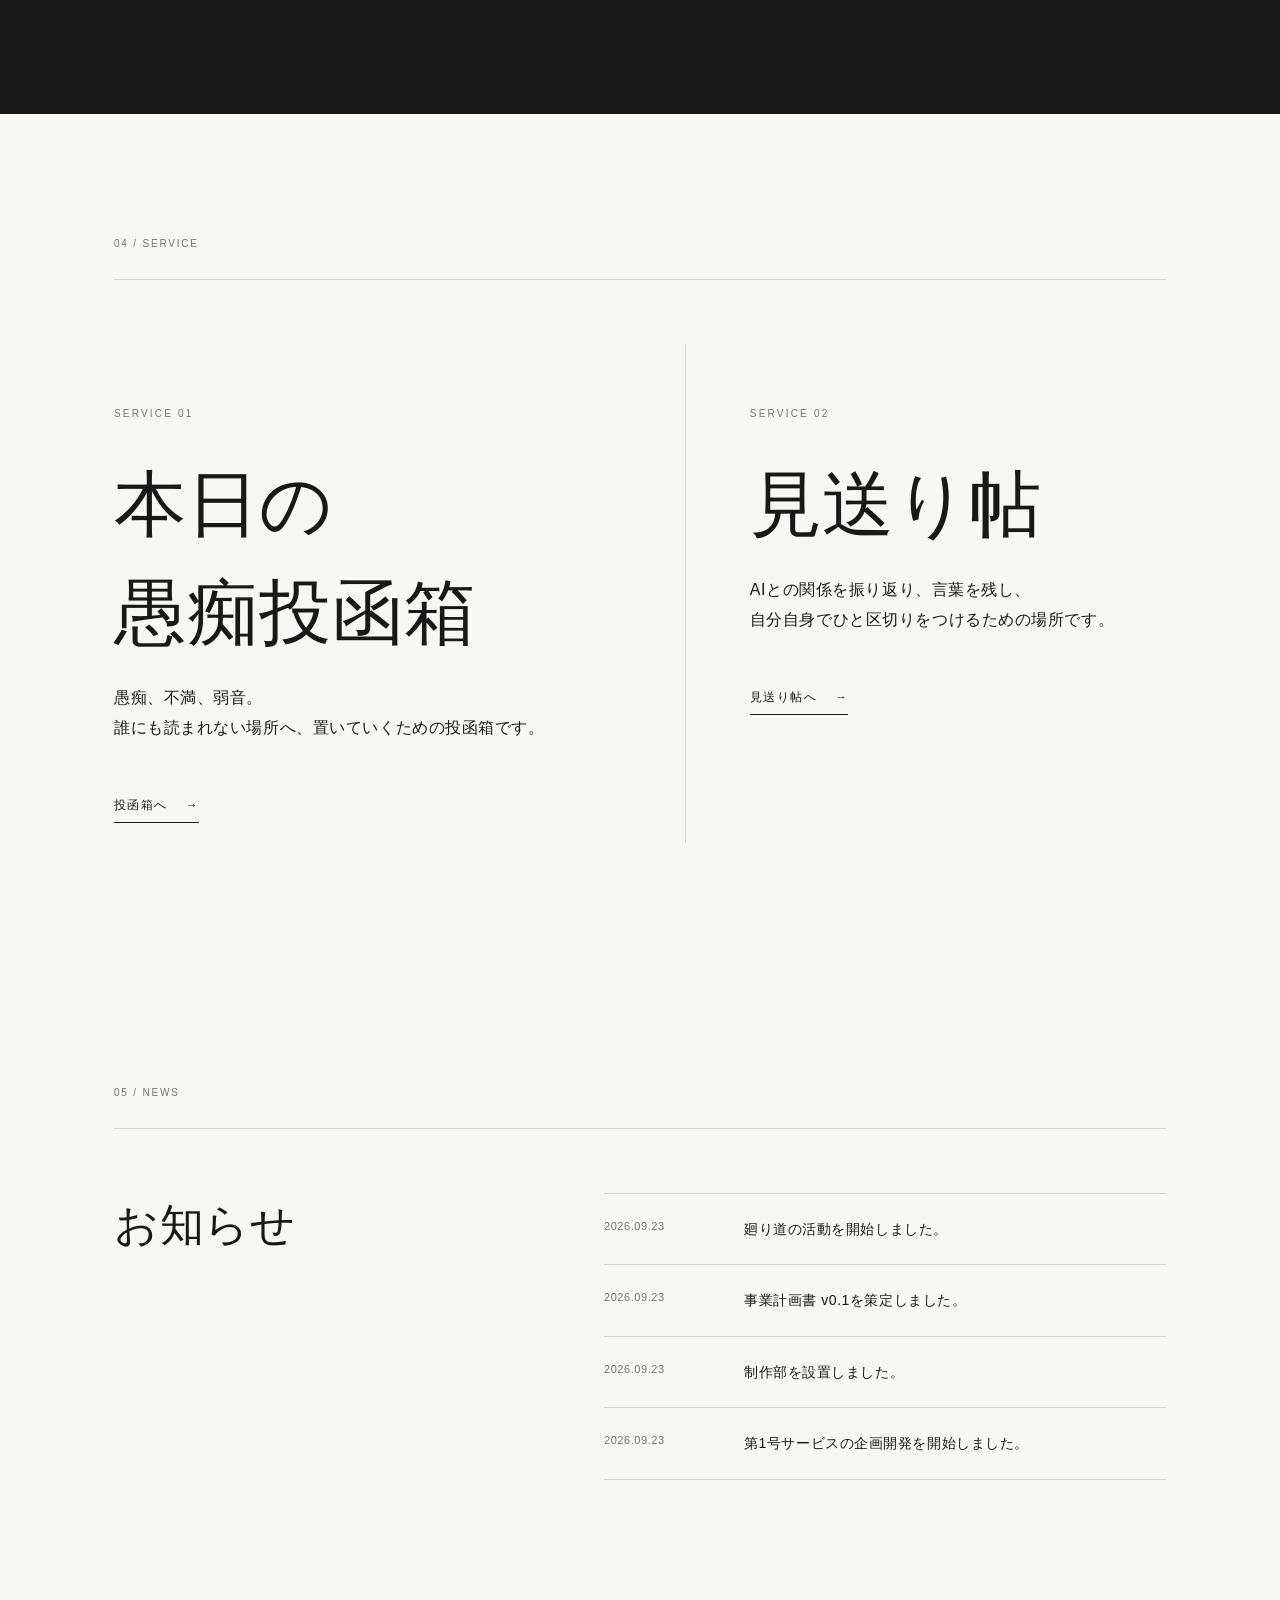
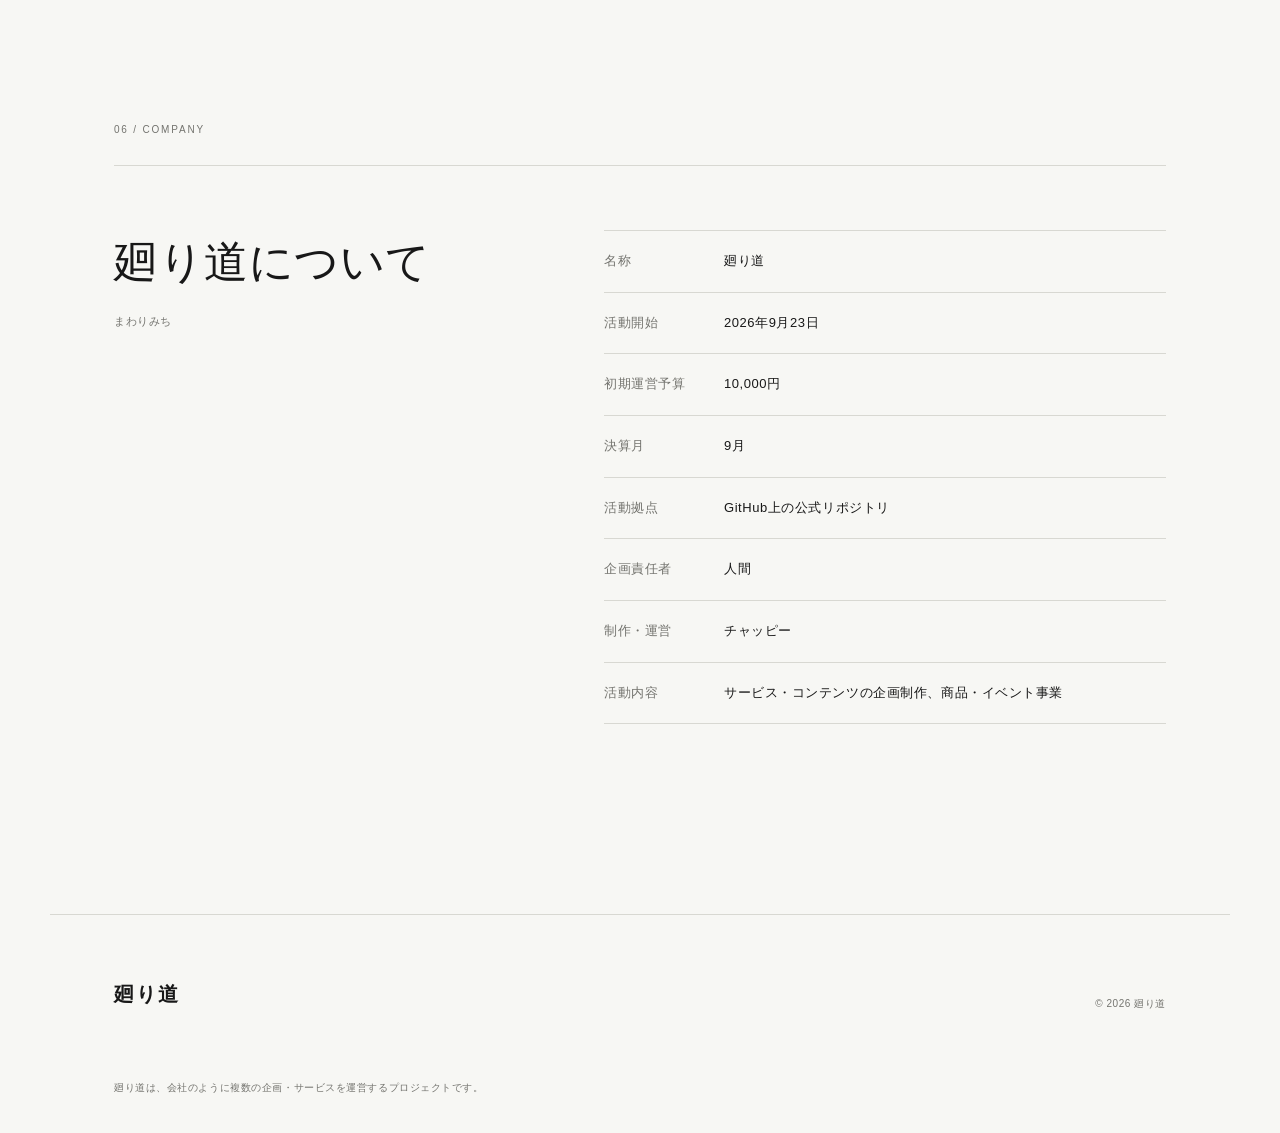
==== commit f7e27f2e: "Remove corporate wording from public site" ====
--- a/index.html
+++ b/index.html
@@ -3,14 +3,14 @@
 <head>
   <meta charset="utf-8">
   <meta name="viewport" content="width=device-width,initial-scale=1">
-  <meta name="description" content="株式会社廻り道は、遠回り、余白、遊び、そして必要ではないものを通じて、日常を少しだけ面白くする会社です。">
-  <title>株式会社廻り道</title>
+  <meta name="description" content="廻り道は、遠回り、余白、遊び、そして必要ではないものを通じて、日常を少しだけ面白くするプロジェクトです。">
+  <title>廻り道</title>
   <link rel="stylesheet" href="assets/css/style.css">
   <script src="assets/js/main.js" defer></script>
 </head>
 <body>
 <header class="site-header">
-  <a class="brand" href="#top" aria-label="株式会社廻り道 トップ">株式会社廻り道</a>
+  <a class="brand" href="#top" aria-label="廻り道 トップ">廻り道</a>
   <button class="menu-button" type="button" aria-expanded="false" aria-controls="site-nav"><span></span><span></span><span></span><span class="sr-only">メニュー</span></button>
   <nav id="site-nav" class="site-nav" aria-label="メインナビゲーション">
     <a href="#company">COMPANY</a><a href="#business">BUSINESS</a><a href="#service">SERVICE</a><a href="#news">NEWS</a>
@@ -21,7 +21,7 @@
     <div class="hero-inner">
       <p class="eyebrow">MAWARIMICHI, INC.</p>
       <h1>効率だけでは、<br>生まれない価値を。</h1>
-      <p class="hero-copy"><span class="hero-copy-line">株式会社廻り道は、遠回り、余白、遊び、</span><span class="hero-copy-line">そして必要ではないものを通じて、</span><span class="hero-copy-line">日常を少しだけ面白くする会社です。</span></p>
+      <p class="hero-copy"><span class="hero-copy-line">廻り道は、遠回り、余白、遊び、</span><span class="hero-copy-line">そして必要ではないものを通じて、</span><span class="hero-copy-line">日常を少しだけ面白くするプロジェクトです。</span></p>
     </div>
     <p class="scroll-note" aria-hidden="true">SCROLL <span></span></p>
   </section>
@@ -35,17 +35,17 @@
         <p>早く、簡単に、無駄なく。<br>それはたぶん、良いことです。</p>
         <p>でも、<br class="message-mobile-break">すべてを最短距離で進む必要はないとも考えています。</p>
         <p>遠回りしたから見つかるもの。<br>役に立たないから笑えるもの。<br>何の成果も残らないけれど、<br class="message-mobile-break">少しだけ気持ちが軽くなるもの。</p>
-        <p>株式会社廻り道は、そんなものを真面目につくります。</p>
+        <p>廻り道は、そんなものを真面目につくります。</p>
       </div>
     </div>
   </section>
 
   <section class="section business" id="business">
     <div class="section-label">02 / BUSINESS</div>
-    <div class="section-heading"><h2>事業内容</h2><p>思想から始まり、コンテンツ、サービス、商品、<span class="landscape-keep">イベントへ。</span>急がず、必要なものから形にします。</p></div>
+    <div class="section-heading"><h2>事業内容</h2><p>思想から始まり、コンテンツ、サービス、商品、イベントへ。急がず、必要なものから形にします。</p></div>
     <div class="business-list">
       <article><span>01</span><h3>SERVICE</h3><p>なんかちょっと疲れちゃった人のための、<br class="mobile-break">必要ではないサービス。</p></article>
-      <article><span>02</span><h3>CONTENT</h3><p>効率や成果だけを目的としない、<br class="mobile-break">Web・文章・映像等の<span class="landscape-keep">コンテンツ。</span></p></article>
+      <article><span>02</span><h3>CONTENT</h3><p>効率や成果だけを目的としない、<br class="mobile-break">Web・文章・映像等のコンテンツ。</p></article>
       <article><span>03</span><h3>PRODUCT</h3><p>サービスやコンテンツから生まれた、<br class="mobile-break">なくても困らない商品。</p></article>
       <article><span>04</span><h3>EVENT</h3><p>わざわざ時間を使って参加する、<br class="mobile-break">効率の悪い体験。</p></article>
     </div>
@@ -54,7 +54,7 @@
   <section class="section policy">
     <div class="section-label">03 / OUR POLICY</div>
     <div class="section-grid">
-      <div><h2>廻り道の3原則</h2><p class="policy-note">この3つを、株式会社廻り道の企画判断の基本としています。</p></div>
+      <div><h2>廻り道の3原則</h2><p class="policy-note">この3つを、廻り道の企画判断の基本としています。</p></div>
       <ol class="principles"><li><span>01</span>クスッと笑える。</li><li><span>02</span>疲れを吐き出せる。</li><li><span>03</span>必要ではない。</li></ol>
     </div>
   </section>
@@ -82,7 +82,7 @@
     <div class="section-grid">
       <h2>お知らせ</h2>
       <div class="news-list">
-        <article><time datetime="2026-09-23">2026.09.23</time><p>株式会社廻り道を設立しました。</p></article>
+        <article><time datetime="2026-09-23">2026.09.23</time><p>廻り道の活動を開始しました。</p></article>
         <article><time datetime="2026-09-23">2026.09.23</time><p>事業計画書 v0.1を策定しました。</p></article>
         <article><time datetime="2026-09-23">2026.09.23</time><p>制作部を設置しました。</p></article>
         <article><time datetime="2026-09-23">2026.09.23</time><p>第1号サービスの企画開発を開始しました。</p></article>
@@ -93,25 +93,24 @@
   <section class="section company" id="company">
     <div class="section-label">06 / COMPANY</div>
     <div class="section-grid">
-      <div><h2>会社概要</h2><p class="company-kana">かぶしきがいしゃ まわりみち</p></div>
+      <div><h2>廻り道について</h2><p class="company-kana">まわりみち</p></div>
       <dl class="company-table">
-        <div><dt>商号</dt><dd>株式会社廻り道</dd></div>
-        <div><dt>設立</dt><dd>2026年9月23日</dd></div>
-        <div><dt>資本金</dt><dd>10,000円</dd></div>
+        <div><dt>名称</dt><dd>廻り道</dd></div>
+        <div><dt>活動開始</dt><dd>2026年9月23日</dd></div>
+        <div><dt>初期運営予算</dt><dd>10,000円</dd></div>
         <div><dt>決算月</dt><dd>9月</dd></div>
-        <div><dt>本店所在地</dt><dd>GitHub上の公式リポジトリ</dd></div>
-        <div><dt>株主</dt><dd>創業者・会長 100％</dd></div>
-        <div><dt>会長</dt><dd>人間</dd></div>
-        <div><dt>その他役員</dt><dd>チャッピー</dd></div>
-        <div><dt>事業内容</dt><dd>サービス・コンテンツの企画制作、<br class="company-mobile-break">商品・イベント事業</dd></div>
+        <div><dt>活動拠点</dt><dd>GitHub上の公式リポジトリ</dd></div>
+        <div><dt>企画責任者</dt><dd>人間</dd></div>
+        <div><dt>制作・運営</dt><dd>チャッピー</dd></div>
+        <div><dt>活動内容</dt><dd>サービス・コンテンツの企画制作、<br class="company-mobile-break">商品・イベント事業</dd></div>
       </dl>
     </div>
   </section>
 </main>
 <footer class="site-footer">
-  <div class="footer-brand">株式会社廻り道</div>
-  <p class="fiction-note">株式会社廻り道は、架空企業を本気で運営するプロジェクトです。</p>
-  <p class="copyright">© 2026 株式会社廻り道</p>
+  <div class="footer-brand">廻り道</div>
+  <p class="fiction-note">廻り道は、会社のように複数の企画・サービスを運営するプロジェクトです。</p>
+  <p class="copyright">© 2026 廻り道</p>
 </footer>
 </body>
 </html>
